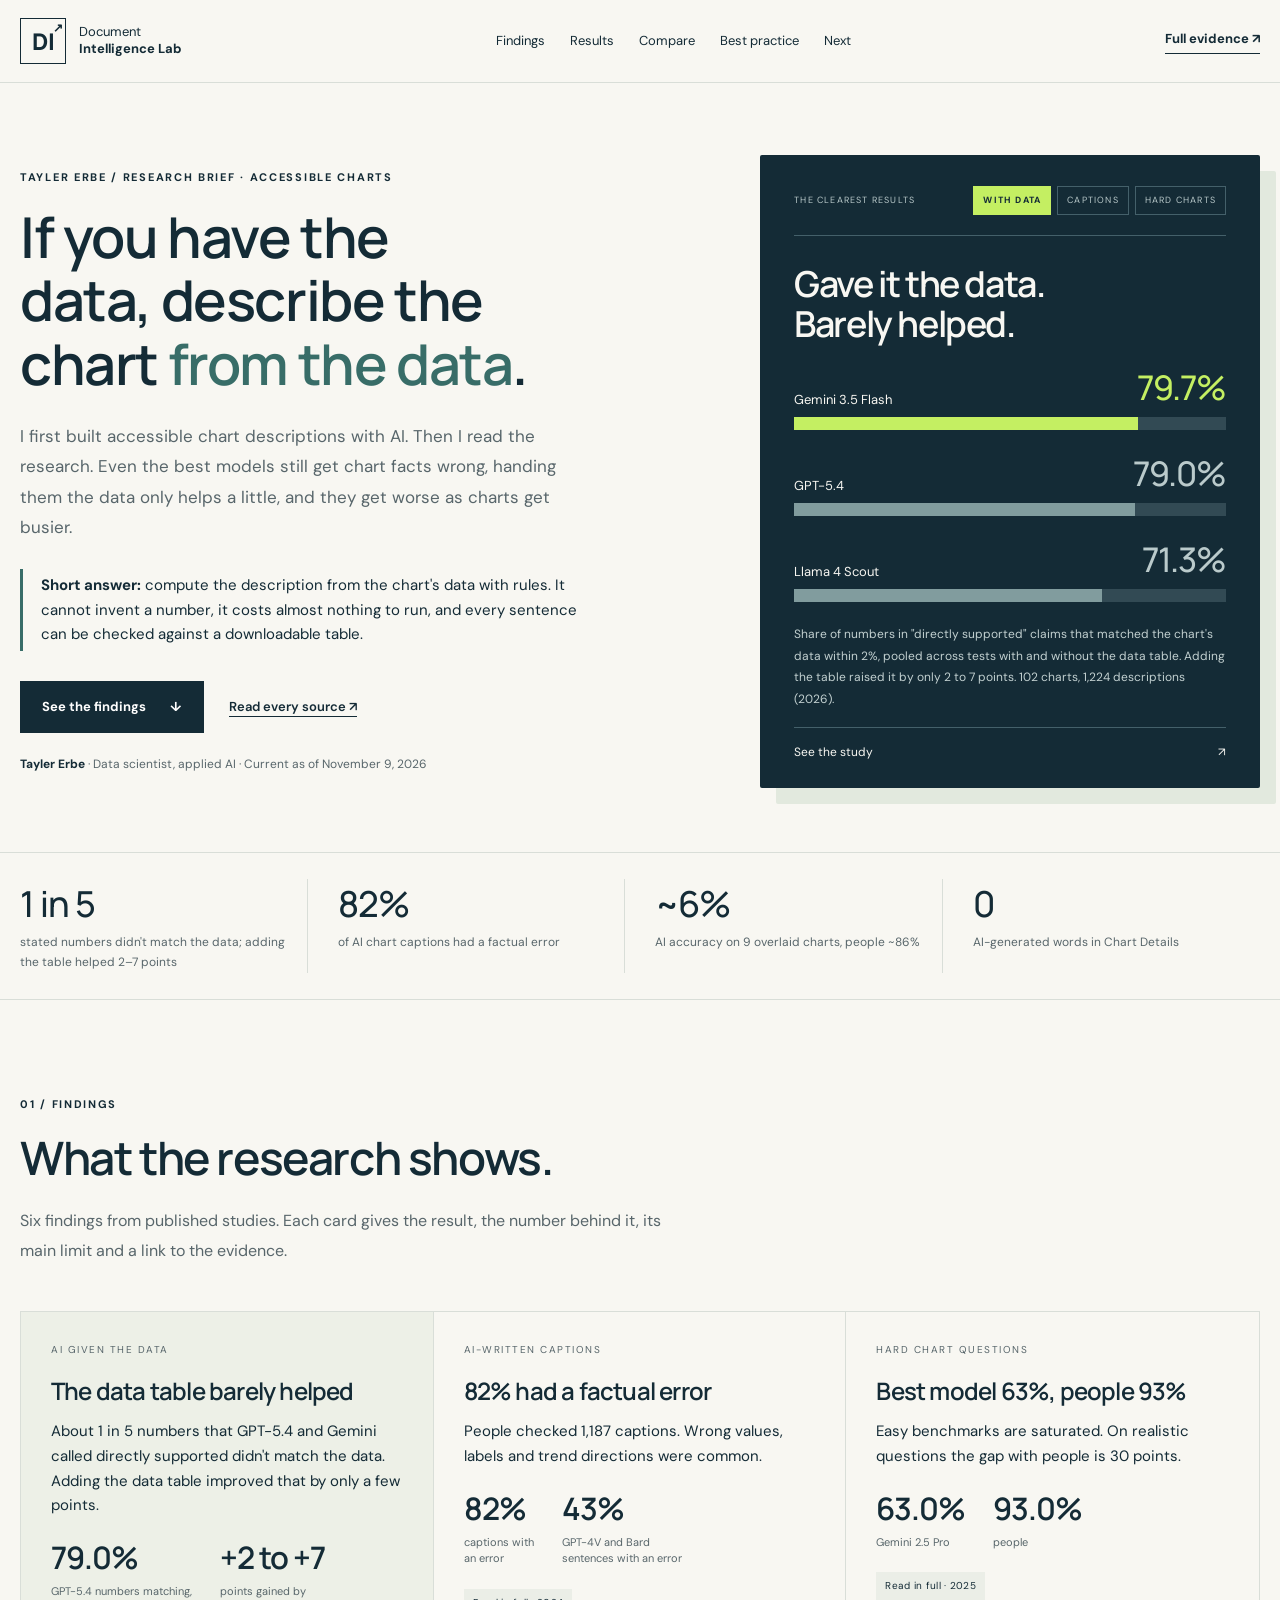
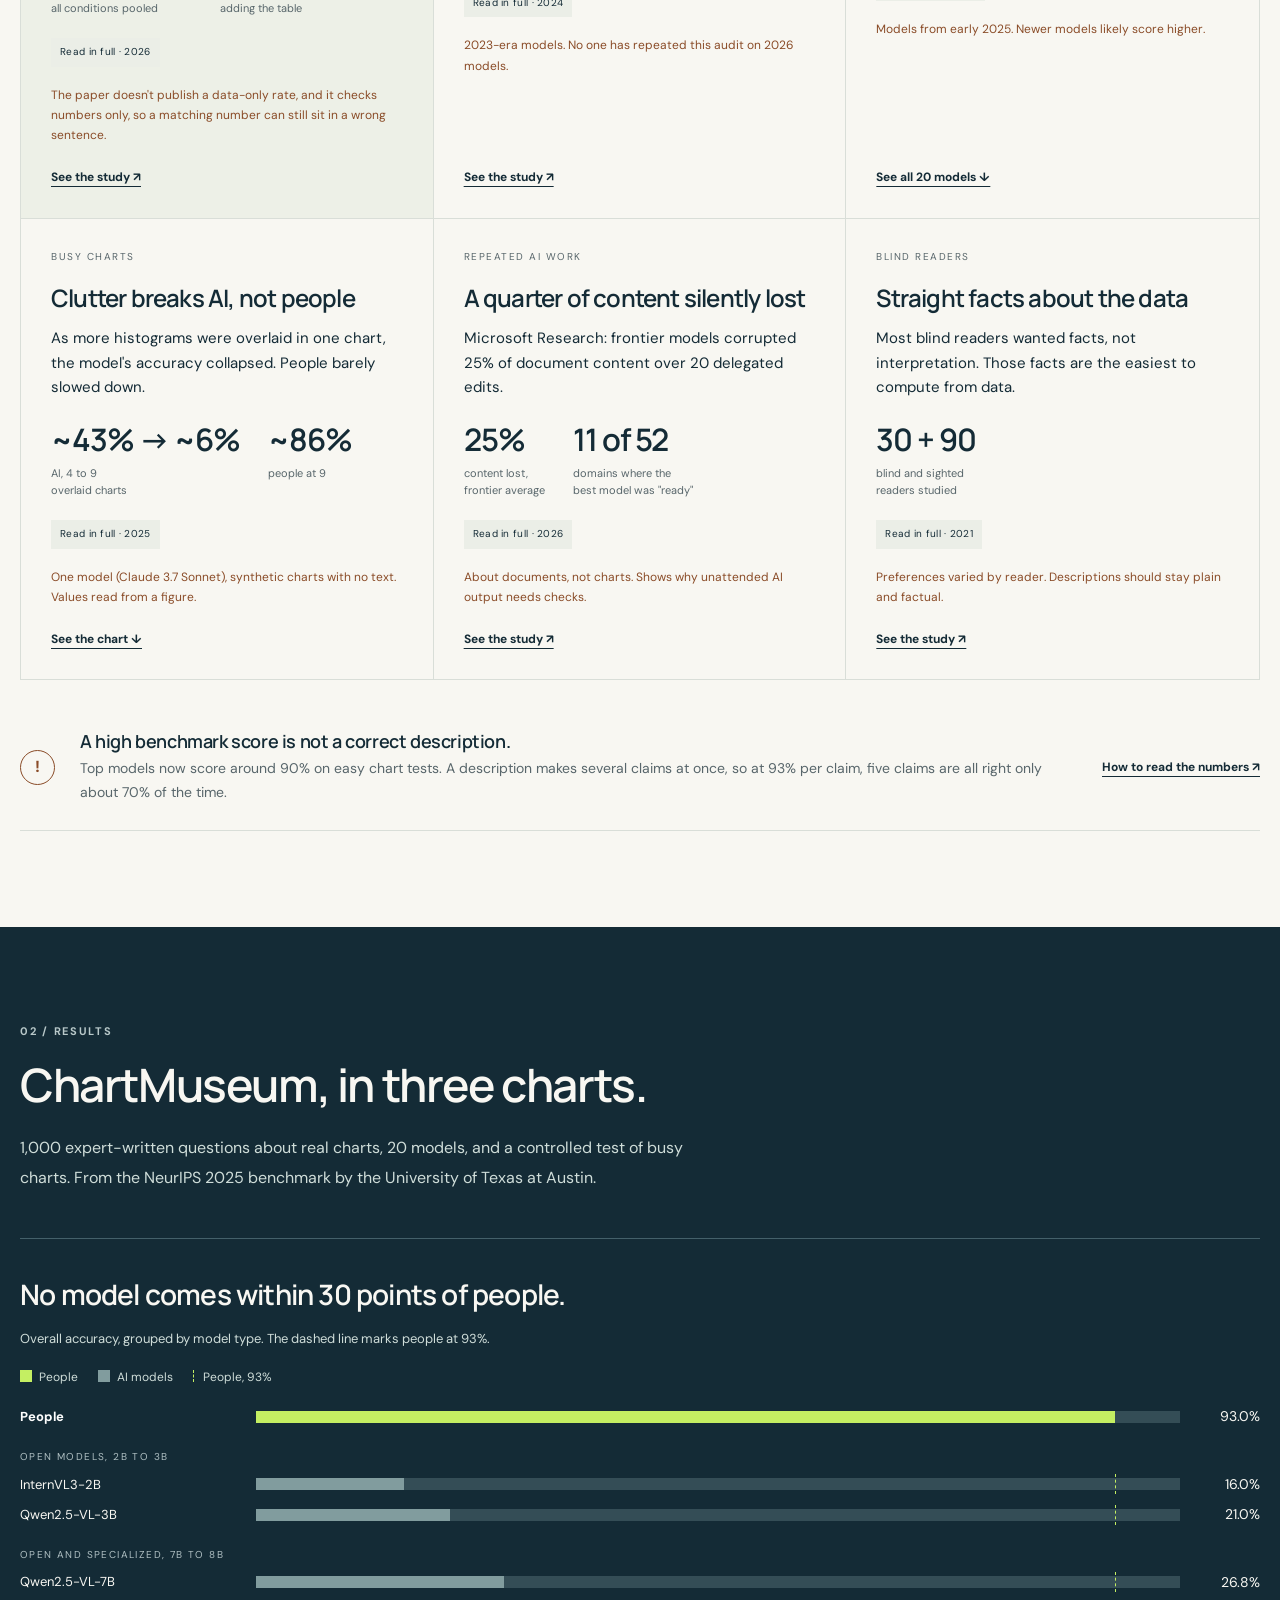
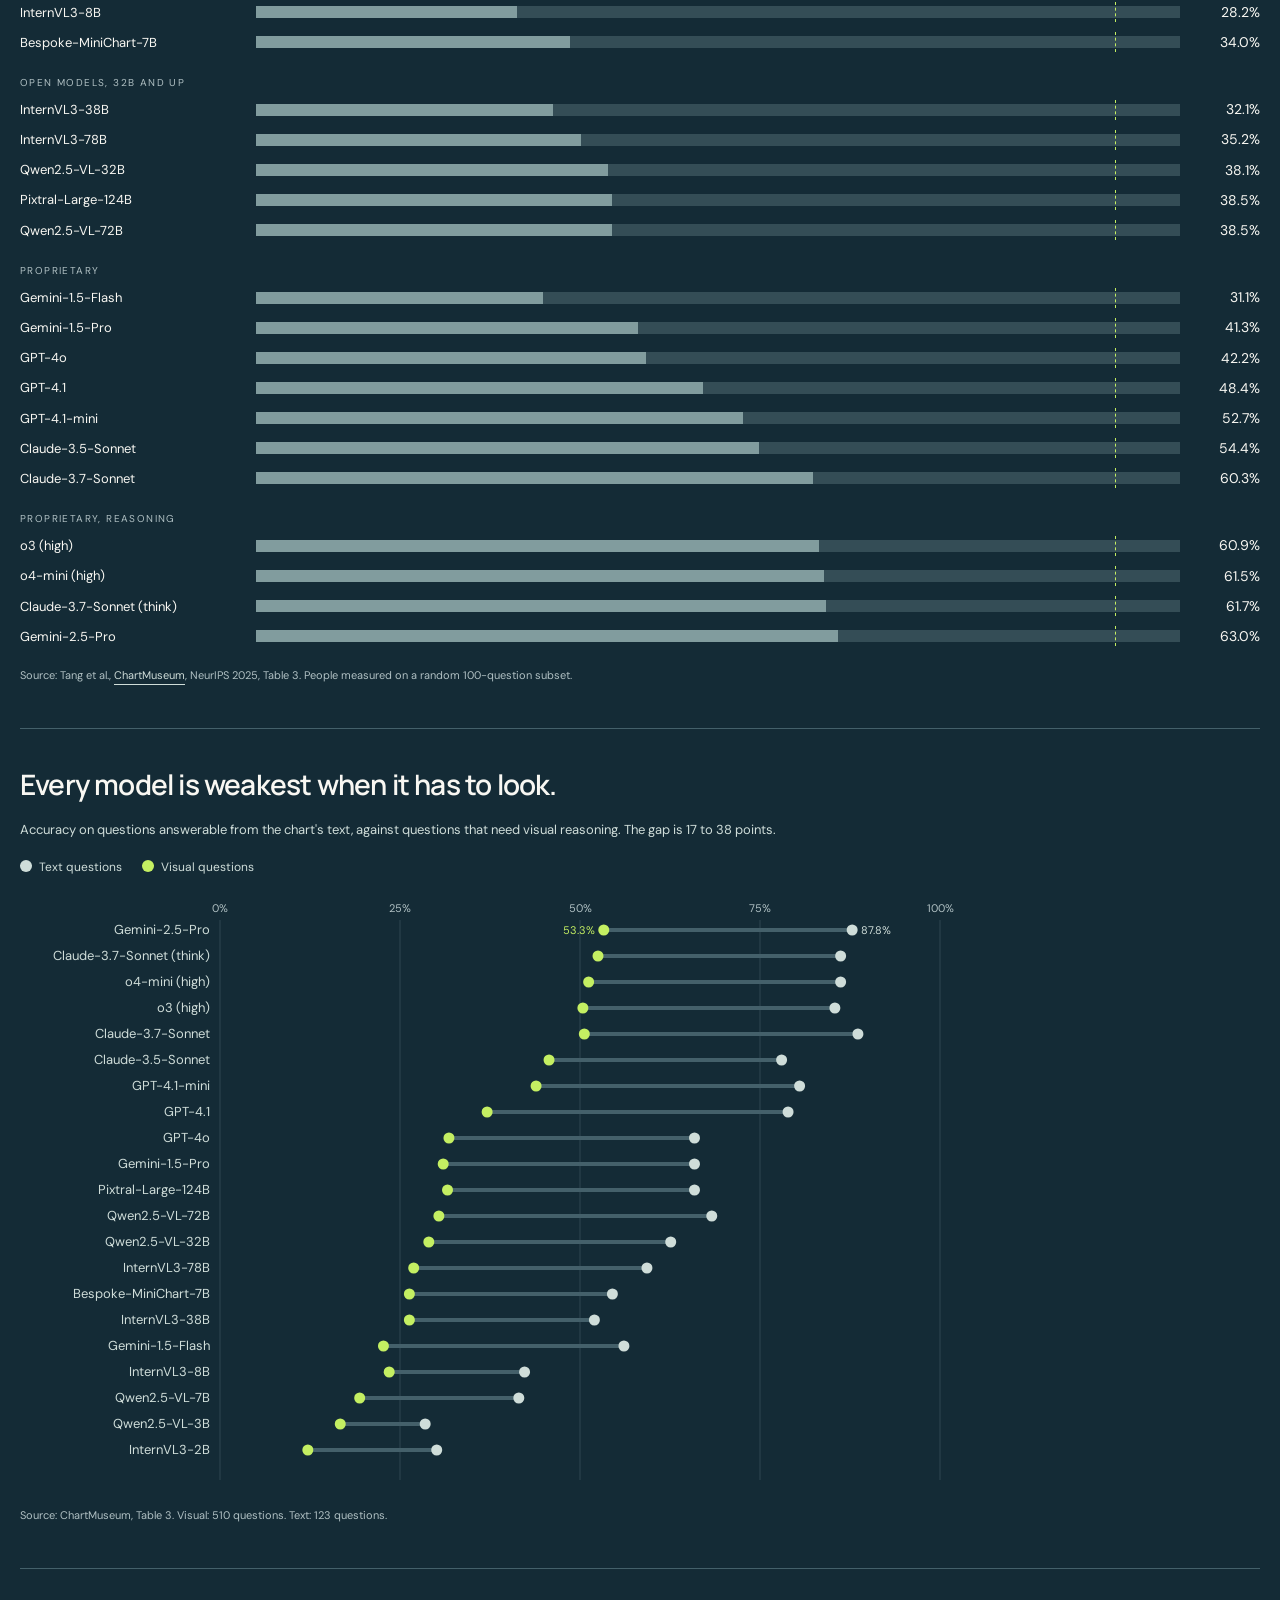
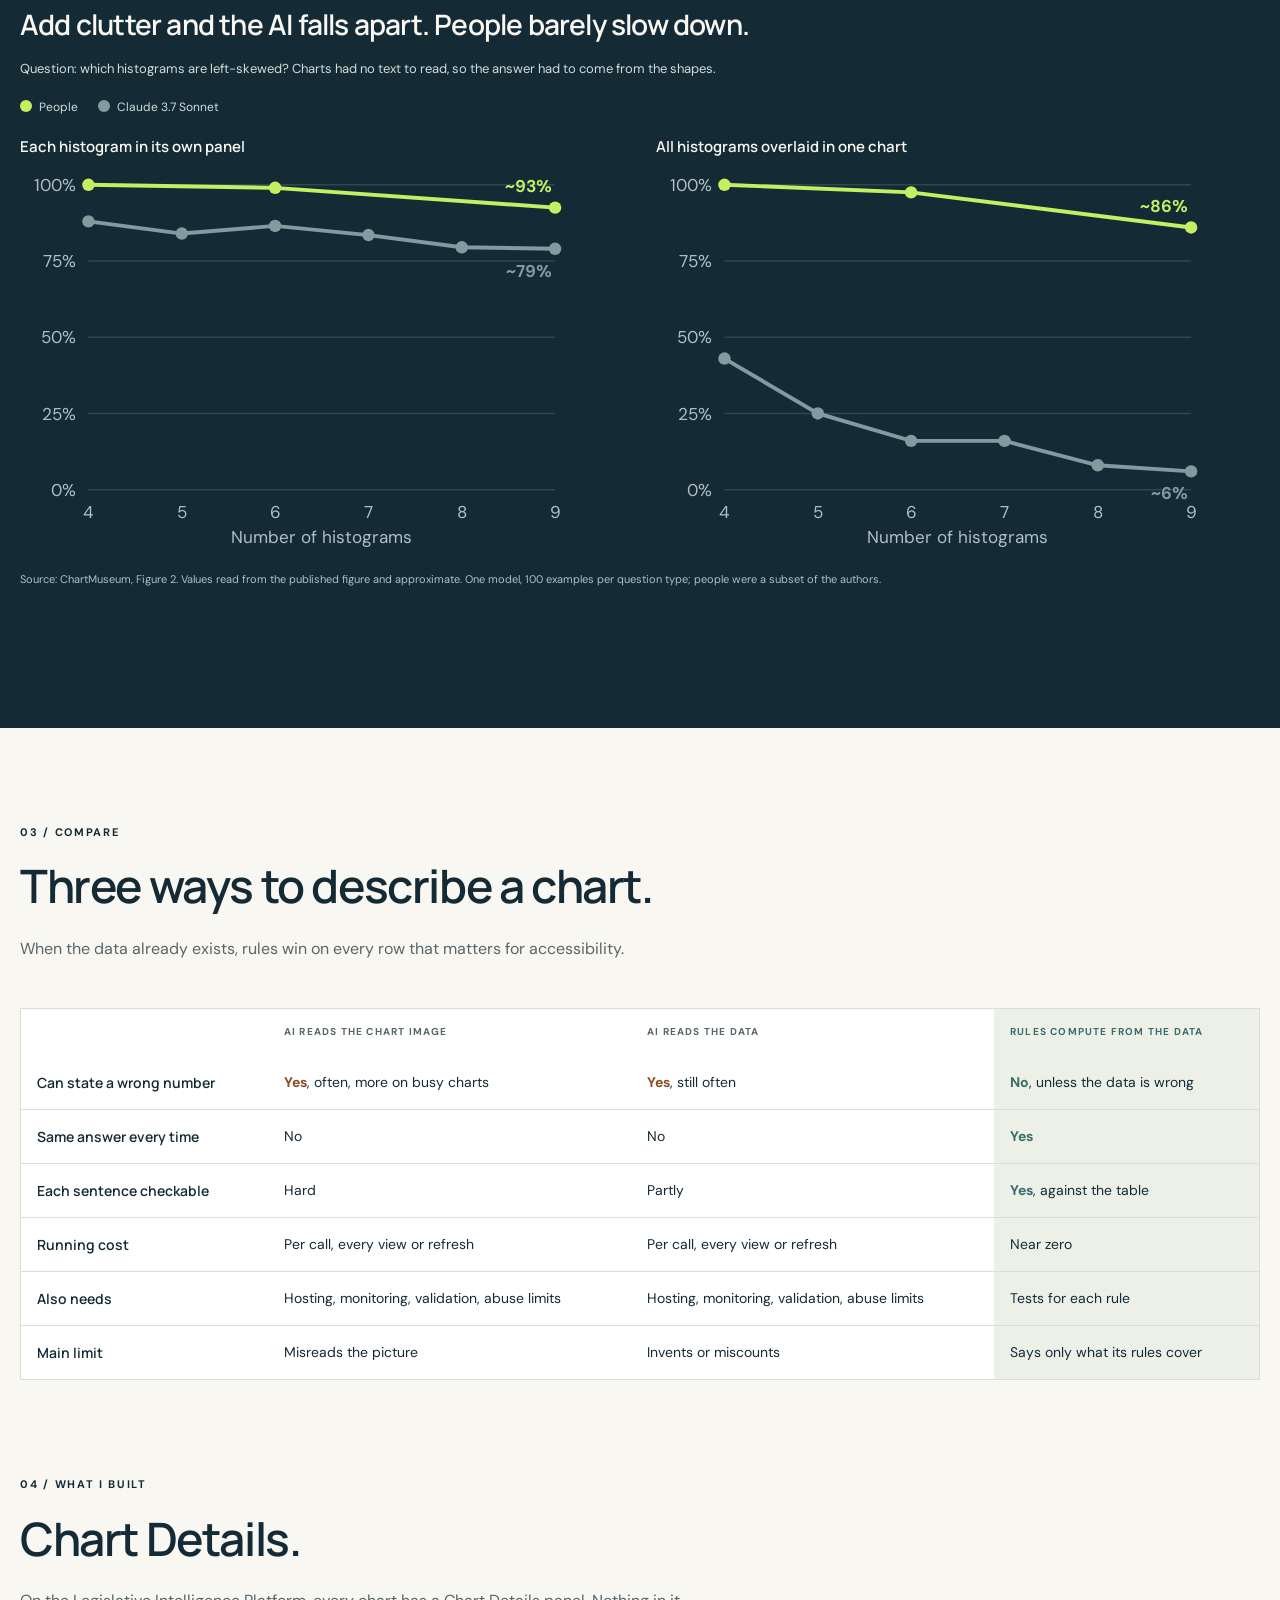
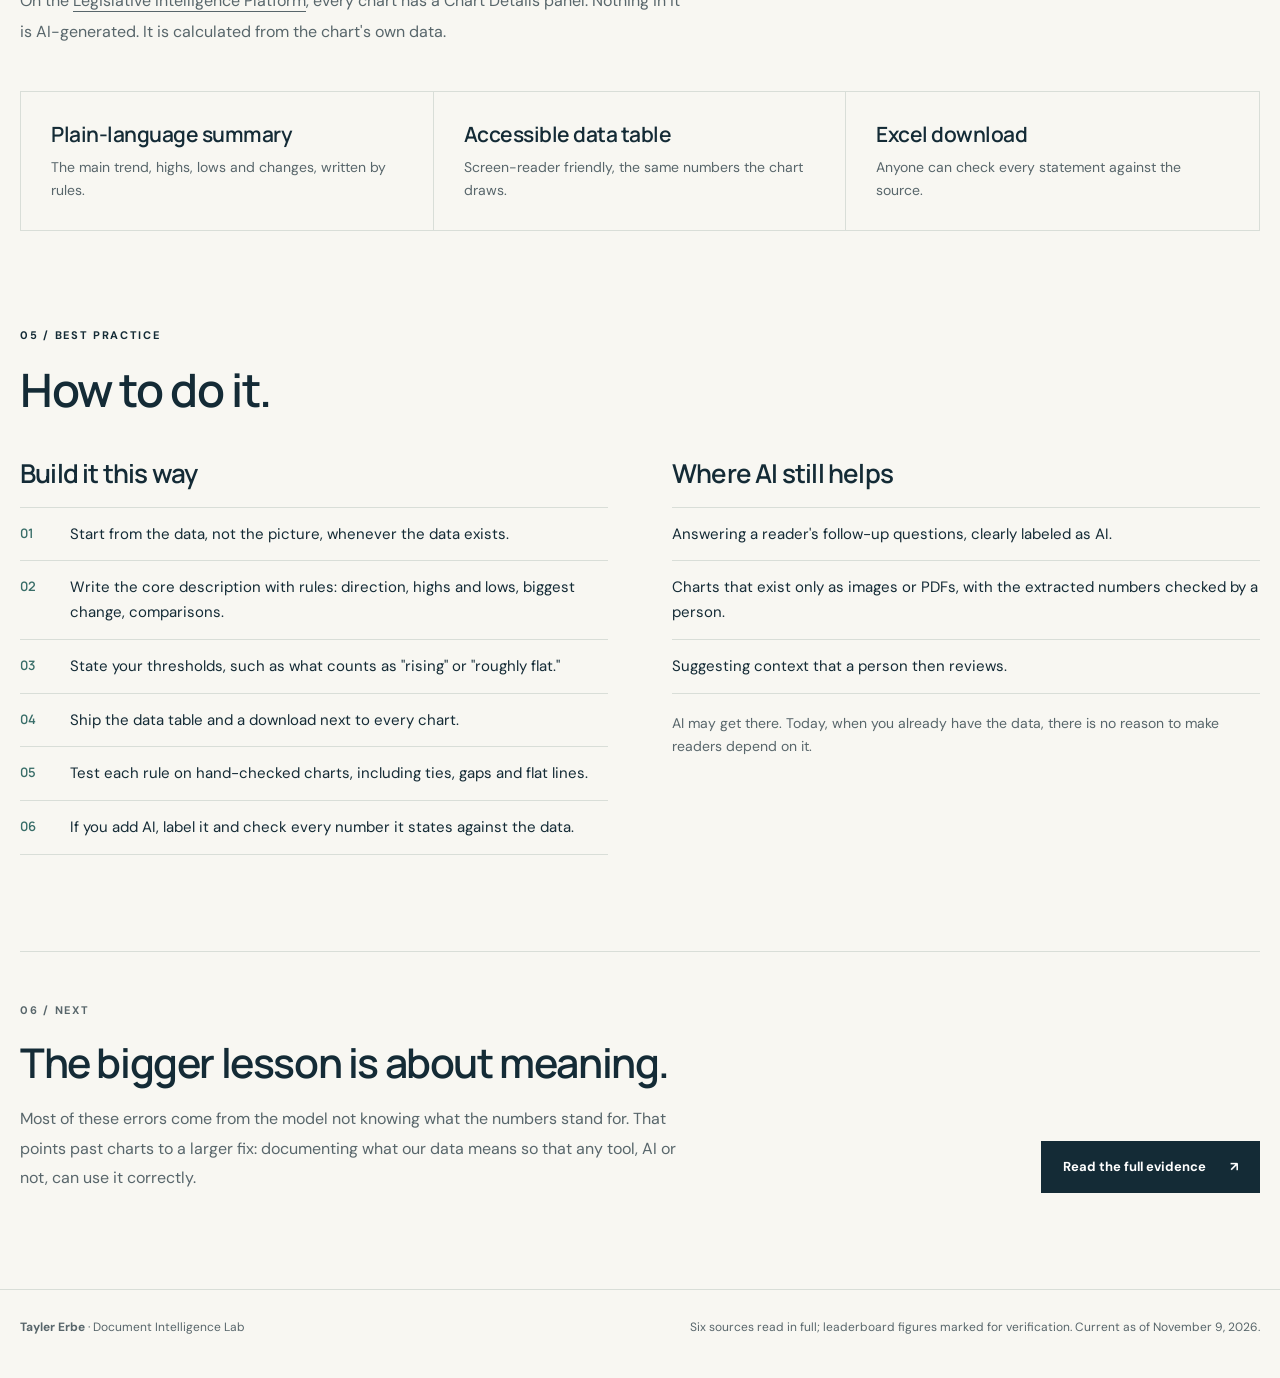
==== brief/index.html @ 2b63fec7 "Add research library, accessible charts brief and evaluation plan Co-Authored-By: Claude Opus 5.5 <n" ====
<!doctype html>
<html lang="en">
<head>
<meta charset="utf-8">
<meta name="viewport" content="width=device-width, initial-scale=1, viewport-fit=cover">
<meta name="theme-color" content="#142b36">
<title>Charts Without Guesswork</title>
<meta name="claude:viewport-fit-sides" content="cover">
<meta name="description" content="Why rule-based chart descriptions computed from the data beat AI-generated ones for accessibility. A research brief by Tayler Erbe, Document Intelligence Lab.">
<link rel="preconnect" href="https://fonts.googleapis.com">
<link rel="preconnect" href="https://fonts.gstatic.com" crossorigin>
<link rel="stylesheet" href="https://fonts.googleapis.com/css2?family=DM+Sans:wght@400;500;600;700&family=Manrope:wght@400;500;600;700;800&display=swap">
<style>
body{margin:0}
/* Layout: Document Intelligence Lab system. Light paper page, one dark ink results band, square cards, numbered sections. Single deliberate light theme, matching the Lab site. */
:root {
  --ink: #142b36;
  --paper: #f8f7f2;
  --muted: #58666b;
  --line: #d9ded8;
  --lime: #c4ef62;
  --teal: #386d68;
  --amber: #8a4c28;
  --white: #ffffff;
  --panel-text: #cfddd9;
  --panel-quiet: #b0c0c3;
  --panel-line: #44606a;
  --panel-track: #344d56;
  --panel-muted: #819c9e;
  --body: "DM Sans", Arial, sans-serif;
  --display: "Manrope", Arial, sans-serif;
  color-scheme: light;
}
* { box-sizing: border-box; }
html { scroll-behavior: smooth; scroll-padding-top: 110px; }
body {
  background: var(--paper); color: var(--ink); font-family: var(--body); font-size: 16px; line-height: 1.65;
}
body::before { content: ""; position: fixed; inset: 0 0 auto; height: env(safe-area-inset-top, 0px); z-index: 30; background: var(--paper); }
a { color: inherit; text-underline-offset: 5px; }
button { font: inherit; cursor: pointer; }
a:focus-visible, button:focus-visible, summary:focus-visible { outline: 3px solid #6d940c; outline-offset: 5px; }
.gutter { padding-left: max(16px, env(safe-area-inset-left, 0px)); padding-right: max(16px, env(safe-area-inset-right, 0px)); }
.wrap { width: min(1240px, 100%); margin-inline: auto; }
h1, h2, h3 { font-family: var(--display); font-weight: 600; letter-spacing: -1.4px; line-height: 1.12; margin: 0; text-wrap: balance; }
p { margin: 0; }
.eyebrow { font-size: 11px; letter-spacing: 1.7px; font-weight: 700; line-height: 1.5; margin: 0 0 20px; text-transform: uppercase; }

/* Header */
.site-header { position: sticky; top: env(safe-area-inset-top, 0px); z-index: 20; background: rgba(248, 247, 242, 0.96); backdrop-filter: blur(15px); border-bottom: 1px solid var(--line); }
.site-header .wrap { display: flex; align-items: center; justify-content: space-between; gap: 24px; padding-block: 18px; }
.brand { display: flex; gap: 13px; align-items: center; text-decoration: none; font-size: 13px; line-height: 1.3; }
.brand-mark { font: 800 23px var(--display); position: relative; border: 1px solid var(--ink); width: 46px; height: 46px; display: grid; place-items: center; }
.brand-mark > span { font-size: 12px; position: absolute; top: 0; right: 2px; }
.site-header nav { display: flex; gap: 25px; font-size: 13px; flex-wrap: wrap; }
.site-header nav a, .repo-link { text-decoration: none; }
.site-header nav a:hover, .repo-link:hover { text-decoration: underline; }
.repo-link { font-size: 13px; font-weight: 700; border-bottom: 1px solid; padding-bottom: 4px; white-space: nowrap; }

/* Hero */
.hero { display: grid; grid-template-columns: 1.15fr 0.85fr; gap: 64px; align-items: center; padding-block: 72px 64px; }
.hero h1 { font-size: clamp(38px, 4.4vw, 66px); margin-bottom: 26px; }
.hero h1 em { font-style: normal; color: var(--teal); }
.hero-deck { font-size: 17px; color: var(--muted); max-width: 560px; line-height: 1.8; }
.answer-line { border-left: 3px solid var(--teal); padding: 4px 0 4px 18px; font-size: 15px; max-width: 560px; margin: 26px 0 0; }
.hero-actions { display: flex; gap: 25px; align-items: center; flex-wrap: wrap; margin: 30px 0 22px; }
.button { padding: 15px 22px; display: inline-flex; gap: 24px; text-decoration: none; font-size: 13px; font-weight: 700; }
.primary { background: var(--ink); color: var(--white); }
.primary:hover { background: var(--teal); }
.text-link { font-size: 13px; font-weight: 600; }
.author-line { font-size: 12px; color: var(--muted); }
.author-line b { color: var(--ink); }
.hero-figure { background: var(--ink); color: var(--paper); padding: 31px 34px 26px; border-radius: 2px; box-shadow: 16px 16px 0 #e2e9de; min-width: 0; }
.figure-top { display: flex; justify-content: space-between; align-items: center; gap: 16px; flex-wrap: wrap; font-size: 9px; letter-spacing: 1.2px; color: #b8c8c9; border-bottom: 1px solid var(--panel-line); padding-bottom: 20px; }
.hero-tabs { display: flex; gap: 6px; flex-wrap: wrap; }
.hero-tabs button { background: none; border: 1px solid var(--panel-line); color: #b8c8c9; font-size: 9px; letter-spacing: 1.2px; padding: 6px 9px; text-transform: uppercase; }
.hero-tabs button[aria-selected="true"] { background: var(--lime); color: var(--ink); border-color: var(--lime); font-weight: 700; }
.hero-panel h2 { font-size: clamp(28px, 2.8vw, 38px); margin: 28px 0 8px; color: var(--paper); }
.hero-bars > div { display: grid; grid-template-columns: 1fr auto; gap: 7px; margin: 20px 0; }
.hero-bars > div > span { font-size: 13px; align-self: end; }
.hero-bars strong { font: 500 34px var(--display); color: var(--lime); letter-spacing: -1px; }
.hero-bars i { grid-column: 1 / -1; display: block; height: 13px; background: linear-gradient(to right, var(--lime) var(--bar), #324a54 var(--bar)); }
.hero-bars .muted-bar strong { color: #bacacb; }
.hero-bars .muted-bar i { background: linear-gradient(to right, var(--panel-muted) var(--bar), #324a54 var(--bar)); }
.hero-panel > p { font-size: 12px; line-height: 1.8; color: #c2d0d0; margin: 22px 0 16px; }
.figure-source { display: flex; justify-content: space-between; font-size: 12px; text-decoration: none; border-top: 1px solid var(--panel-line); padding-top: 15px; }

/* Stat strip */
.stat-strip { border-block: 1px solid var(--line); }
.stat-strip .wrap { display: grid; grid-template-columns: repeat(4, minmax(0, 1fr)); gap: 30px; padding-block: 26px; }
.stat-strip .wrap > div { border-right: 1px solid var(--line); padding-right: 20px; }
.stat-strip .wrap > div:last-child { border: 0; }
.stat-strip strong { display: block; font: 500 clamp(26px, 2.8vw, 38px) var(--display); letter-spacing: -1px; }
.stat-strip span { font-size: 12px; color: var(--muted); display: block; margin-top: 5px; }

/* Sections */
.section { padding-block: 96px; }
.section-head { max-width: 780px; margin-bottom: 44px; }
.section-head h2 { font-size: clamp(32px, 3.6vw, 50px); margin-bottom: 22px; }
.section-head > p:last-child { max-width: 670px; color: var(--muted); line-height: 1.9; }

/* Finding cards */
.route-grid { display: grid; grid-template-columns: repeat(3, minmax(0, 1fr)); border: 1px solid var(--line); }
.route { padding: 30px; border-right: 1px solid var(--line); border-bottom: 1px solid var(--line); display: flex; flex-direction: column; min-width: 0; }
.route:nth-child(3n) { border-right: 0; }
.route:nth-last-child(-n+3) { border-bottom: 0; }
.lead-route { background: #edf0e7; }
.route-id { font-size: 10px; letter-spacing: 1.5px; color: var(--muted); margin-bottom: 20px; text-transform: uppercase; }
.route h3 { font-size: 24px; letter-spacing: -0.8px; margin-bottom: 14px; }
.route .why { font-size: 15px; }
.route-metrics { display: flex; gap: 28px; margin: 18px 0; flex-wrap: wrap; }
.route-metrics strong { display: block; font: 600 31px var(--display); letter-spacing: -1px; }
.route-metrics span { font-size: 11px; line-height: 1.5; display: block; margin-top: 5px; color: var(--muted); }
.method-label { font-size: 10px; letter-spacing: 0.3px; background: #ebeee7; align-self: start; padding: 6px 9px; margin: 4px 0 18px; }
.caution { font-size: 12px; line-height: 1.7; color: var(--amber); }
.route a { font-size: 12px; font-weight: 700; margin-top: auto; padding-top: 22px; }
.finding-note { display: flex; align-items: center; gap: 25px; padding: 26px 0; border-bottom: 1px solid var(--line); margin-top: 25px; }
.note-symbol { display: grid; place-items: center; min-width: 35px; height: 35px; border: 1px solid var(--amber); color: var(--amber); border-radius: 50%; font-weight: 700; }
.finding-note h3 { font-size: 18px; letter-spacing: -0.4px; margin-bottom: 6px; }
.finding-note p { font-size: 14px; color: var(--muted); }
.finding-note a { font-size: 12px; font-weight: 700; white-space: nowrap; margin-left: auto; }

/* Dark results band */
.results-band { background: var(--ink); color: var(--paper); }
.results-band .section-head > p:last-child { color: var(--panel-text); }
.results-band .eyebrow { color: #b8c8c9; }
.chart-block { border-top: 1px solid var(--panel-line); padding-block: 40px 44px; display: grid; gap: 18px; min-width: 0; }
.chart-block h3 { font-size: clamp(22px, 2.2vw, 30px); letter-spacing: -0.8px; color: var(--paper); }
.chart-sub { font-size: 13px; color: var(--panel-text); max-width: 760px; }
.legend { display: flex; gap: 20px; flex-wrap: wrap; font-size: 12px; color: var(--panel-text); }
.legend i { display: inline-block; width: 12px; height: 12px; margin-right: 7px; vertical-align: -1px; }
.legend i.dot { border-radius: 50%; }
.chart-source { font-size: 11px; color: var(--panel-quiet); }
.chart-source a { color: var(--panel-text); }
.group-label { font-size: 10px; letter-spacing: 1.4px; text-transform: uppercase; color: var(--panel-quiet); padding-top: 14px; }
.bars { display: grid; gap: 7px; }
.chart-row { display: grid; grid-template-columns: 220px minmax(0, 1fr) 64px; align-items: center; gap: 16px; font-size: 13px; }
.bar-track { height: 12px; background: var(--panel-track); position: relative; }
.bar-fill { height: 100%; background: var(--panel-muted); width: var(--width); }
.chart-row.lead .bar-fill { background: var(--lime); }
.chart-row.lead .chart-label { font-weight: 700; color: var(--white); }
.bar-track::after { content: ""; position: absolute; left: 93%; top: -4px; bottom: -4px; border-left: 1px dashed var(--lime); }
.chart-row.human .bar-track::after { display: none; }
.chart-value { text-align: right; font-variant-numeric: tabular-nums; font-size: 14px; }
.svg-wrap { min-width: 0; }
.svg-wrap svg { max-width: 100%; height: auto; display: block; }
#gap-chart { max-width: 980px; }
.multiples .svg-wrap svg { width: 100%; max-width: 560px; }
.multiples { display: grid; grid-template-columns: 1fr 1fr; gap: 32px; }
.multiples h4 { font: 600 15px var(--display); margin: 0 0 6px; color: var(--paper); }

/* Light content blocks */
.table-scroll { overflow-x: auto; border: 1px solid var(--line); background: var(--white); }
.compare { width: 100%; border-collapse: collapse; min-width: 640px; font-size: 14px; }
.compare th, .compare td { text-align: left; padding: 15px 16px; border-bottom: 1px solid var(--line); vertical-align: top; }
.compare thead th { font-size: 10px; font-weight: 700; letter-spacing: 1.2px; text-transform: uppercase; color: var(--muted); }
.compare tbody th { font-weight: 600; font-family: var(--display); }
.compare tr:last-child th, .compare tr:last-child td { border-bottom: 0; }
.compare .rules { background: #edf0e7; }
.compare thead .rules { color: var(--teal); }
.flag-no { color: var(--amber); font-weight: 700; }
.flag-yes { color: var(--teal); font-weight: 700; }
.built { display: grid; grid-template-columns: repeat(3, minmax(0, 1fr)); border: 1px solid var(--line); }
.built > div { padding: 28px 30px; border-right: 1px solid var(--line); display: grid; gap: 8px; align-content: start; }
.built > div:last-child { border-right: 0; }
.built strong { font: 600 21px var(--display); letter-spacing: -0.5px; }
.built span { font-size: 14px; color: var(--muted); }
.two-col { display: grid; grid-template-columns: 1fr 1fr; gap: 64px; }
.two-col h3 { font-size: 26px; letter-spacing: -0.8px; margin-bottom: 18px; }
.steps { margin: 0; padding: 0; list-style: none; counter-reset: s; border-top: 1px solid var(--line); }
.steps li { counter-increment: s; display: grid; grid-template-columns: 40px 1fr; gap: 10px; padding: 14px 0; border-bottom: 1px solid var(--line); font-size: 15px; }
.steps li::before { content: counter(s, decimal-leading-zero); font: 600 13px var(--display); color: var(--teal); padding-top: 2px; }
.plain { margin: 0; padding: 0; list-style: none; border-top: 1px solid var(--line); }
.plain li { padding: 14px 0; border-bottom: 1px solid var(--line); font-size: 15px; }
.plain-note { margin-top: 18px; font-size: 14px; color: var(--muted); }
.next { display: grid; grid-template-columns: 1fr auto; gap: 40px; align-items: end; border-top: 1px solid var(--line); padding-top: 48px; }
.next h2 { font-size: clamp(30px, 3.2vw, 44px); margin-bottom: 18px; }
.next p { color: var(--muted); max-width: 680px; line-height: 1.85; }
footer { border-top: 1px solid var(--line); }
footer .wrap { padding-block: 28px 40px; display: flex; justify-content: space-between; gap: 24px; flex-wrap: wrap; font-size: 12px; color: var(--muted); }

@media (max-width: 1100px) {
  .hero { grid-template-columns: 1fr; gap: 48px; }
  .route-grid { grid-template-columns: 1fr 1fr; }
  .route:nth-child(3n) { border-right: 1px solid var(--line); }
  .route:nth-child(2n) { border-right: 0; }
  .route:nth-last-child(-n+3) { border-bottom: 1px solid var(--line); }
  .route:nth-last-child(-n+2) { border-bottom: 0; }
  .site-header nav { display: none; }
}
@media (max-width: 800px) {
  .section { padding-block: 64px; }
  .hero { padding-block: 44px 48px; }
  .hero-figure { padding: 24px 20px 20px; box-shadow: 8px 8px 0 #e2e9de; }
  .stat-strip .wrap { grid-template-columns: 1fr 1fr; }
  .stat-strip .wrap > div:nth-child(2) { border-right: 0; }
  .route-grid, .built, .two-col, .multiples, .next { grid-template-columns: 1fr; }
  .route { border-right: 0 !important; border-bottom: 1px solid var(--line) !important; }
  .route:last-child { border-bottom: 0 !important; }
  .built > div { border-right: 0; border-bottom: 1px solid var(--line); }
  .built > div:last-child { border-bottom: 0; }
  .chart-row { grid-template-columns: 130px minmax(0, 1fr) 50px; gap: 10px; font-size: 11px; }
  .chart-value { font-size: 12px; }
  .finding-note { flex-wrap: wrap; }
  .finding-note a { margin-left: 0; }
}
@media (prefers-reduced-motion: reduce) { html { scroll-behavior: auto; } }
</style>

</head>
<body>
<header class="site-header gutter">
  <div class="wrap">
    <a href="#top" class="brand" aria-label="Document Intelligence Lab, back to top">
      <span class="brand-mark">DI<span>↗</span></span>
      <span>Document<br><strong>Intelligence Lab</strong></span>
    </a>
    <nav aria-label="Main navigation">
      <a href="#findings">Findings</a>
      <a href="#results">Results</a>
      <a href="#compare">Compare</a>
      <a href="#practice">Best practice</a>
      <a href="#next">Next</a>
    </nav>
    <a class="repo-link" href="evidence.html">Full evidence <span aria-hidden="true">↗</span></a>
  </div>
</header>

<main id="top">
  <section class="gutter">
    <div class="wrap hero">
      <div>
        <p class="eyebrow">Tayler Erbe / Research brief · Accessible charts</p>
        <h1>If you have the data, describe the chart <em>from the data</em>.</h1>
        <p class="hero-deck">I first built accessible chart descriptions with AI. Then I read the research. Even the best models still get chart facts wrong, handing them the data only helps a little, and they get worse as charts get busier.</p>
        <p class="answer-line"><b>Short answer:</b> compute the description from the chart's data with rules. It cannot invent a number, it costs almost nothing to run, and every sentence can be checked against a downloadable table.</p>
        <div class="hero-actions">
          <a href="#findings" class="button primary">See the findings <span aria-hidden="true">↓</span></a>
          <a href="evidence.html" class="text-link">Read every source ↗</a>
        </div>
        <p class="author-line"><b>Tayler Erbe</b> · Data scientist, applied AI · Current as of November 9, 2026</p>
      </div>

      <div class="hero-figure">
        <div class="figure-top">
          <span>THE CLEAREST RESULTS</span>
          <div class="hero-tabs" role="tablist" aria-label="Headline results">
            <button role="tab" id="ht-data" aria-controls="hp-data" aria-selected="true">With data</button>
            <button role="tab" id="ht-captions" aria-controls="hp-captions" aria-selected="false" tabindex="-1">Captions</button>
            <button role="tab" id="ht-hard" aria-controls="hp-hard" aria-selected="false" tabindex="-1">Hard charts</button>
          </div>
        </div>
        <div class="hero-panel" id="hp-data" role="tabpanel" aria-labelledby="ht-data">
          <h2>Gave it the data.<br>Barely helped.</h2>
          <div class="hero-bars" aria-label="Share of stated numbers that matched the data, pooled across tests with and without the data table: Gemini 3.5 Flash 79.7%, GPT-5.4 79.0%, Llama 4 Scout 71.3%">
            <div><span>Gemini 3.5 Flash</span><strong>79.7%</strong><i style="--bar:79.7%"></i></div>
            <div class="muted-bar"><span>GPT-5.4</span><strong>79.0%</strong><i style="--bar:79%"></i></div>
            <div class="muted-bar"><span>Llama 4 Scout</span><strong>71.3%</strong><i style="--bar:71.3%"></i></div>
          </div>
          <p>Share of numbers in "directly supported" claims that matched the chart's data within 2%, pooled across tests with and without the data table. Adding the table raised it by only 2 to 7 points. 102 charts, 1,224 descriptions (2026).</p>
          <a class="figure-source" href="evidence.html#data-supplied">See the study <span>↗</span></a>
        </div>
        <div class="hero-panel" id="hp-captions" role="tabpanel" aria-labelledby="ht-captions" hidden>
          <h2>82% of AI captions<br>had an error.</h2>
          <div class="hero-bars" aria-label="Captions with at least one factual error: all systems 82.1%, GPT-4V and Bard 81.3%, GPT-4 with extracted table 86.2%">
            <div><span>All captions checked</span><strong>82.1%</strong><i style="--bar:82.1%"></i></div>
            <div class="muted-bar"><span>GPT-4V and Bard</span><strong>81.3%</strong><i style="--bar:81.3%"></i></div>
            <div class="muted-bar"><span>GPT-4 given an extracted table</span><strong>86.2%</strong><i style="--bar:86.2%"></i></div>
          </div>
          <p>Captions with at least one factual error, from a human check of 1,187 captions (ACL Findings 2024). 2023-era models.</p>
          <a class="figure-source" href="evidence.html#captions">See the study <span>↗</span></a>
        </div>
        <div class="hero-panel" id="hp-hard" role="tabpanel" aria-labelledby="ht-hard" hidden>
          <h2>Best model 63%.<br>People 93%.</h2>
          <div class="hero-bars" aria-label="ChartMuseum accuracy: people 93.0%, Gemini 2.5 Pro 63.0%, best open model 38.5%">
            <div><span>People</span><strong>93.0%</strong><i style="--bar:93%"></i></div>
            <div class="muted-bar"><span>Gemini 2.5 Pro, best model</span><strong>63.0%</strong><i style="--bar:63%"></i></div>
            <div class="muted-bar"><span>Qwen2.5-VL-72B, best open model</span><strong>38.5%</strong><i style="--bar:38.5%"></i></div>
          </div>
          <p>Accuracy on 1,000 expert-written questions about real charts (ChartMuseum, NeurIPS 2025).</p>
          <a class="figure-source" href="#results">See all 20 models <span>↓</span></a>
        </div>
      </div>
    </div>
  </section>

  <section class="stat-strip gutter" aria-label="Key facts">
    <div class="wrap">
      <div><strong>1 in 5</strong><span>stated numbers didn't match the data; adding the table helped 2–7 points</span></div>
      <div><strong>82%</strong><span>of AI chart captions had a factual error</span></div>
      <div><strong>~6%</strong><span>AI accuracy on 9 overlaid charts, people ~86%</span></div>
      <div><strong>0</strong><span>AI-generated words in Chart Details</span></div>
    </div>
  </section>

  <section class="section gutter" id="findings">
    <div class="wrap">
      <div class="section-head">
        <p class="eyebrow">01 / Findings</p>
        <h2>What the research shows.</h2>
        <p>Six findings from published studies. Each card gives the result, the number behind it, its main limit and a link to the evidence.</p>
      </div>
      <div class="route-grid">
        <article class="route lead-route">
          <p class="route-id">AI given the data</p>
          <h3>The data table barely helped</h3>
          <p class="why">About 1 in 5 numbers that GPT-5.4 and Gemini called directly supported didn't match the data. Adding the data table improved that by only a few points.</p>
          <div class="route-metrics">
            <div><strong>79.0%</strong><span>GPT-5.4 numbers matching,<br>all conditions pooled</span></div>
            <div><strong>+2 to +7</strong><span>points gained by<br>adding the table</span></div>
          </div>
          <span class="method-label">Read in full · 2026</span>
          <p class="caution">The paper doesn't publish a data-only rate, and it checks numbers only, so a matching number can still sit in a wrong sentence.</p>
          <a href="evidence.html#data-supplied">See the study ↗</a>
        </article>
        <article class="route">
          <p class="route-id">AI-written captions</p>
          <h3>82% had a factual error</h3>
          <p class="why">People checked 1,187 captions. Wrong values, labels and trend directions were common.</p>
          <div class="route-metrics">
            <div><strong>82%</strong><span>captions with<br>an error</span></div>
            <div><strong>43%</strong><span>GPT-4V and Bard<br>sentences with an error</span></div>
          </div>
          <span class="method-label">Read in full · 2024</span>
          <p class="caution">2023-era models. No one has repeated this audit on 2026 models.</p>
          <a href="evidence.html#captions">See the study ↗</a>
        </article>
        <article class="route">
          <p class="route-id">Hard chart questions</p>
          <h3>Best model 63%, people 93%</h3>
          <p class="why">Easy benchmarks are saturated. On realistic questions the gap with people is 30 points.</p>
          <div class="route-metrics">
            <div><strong>63.0%</strong><span>Gemini 2.5 Pro</span></div>
            <div><strong>93.0%</strong><span>people</span></div>
          </div>
          <span class="method-label">Read in full · 2025</span>
          <p class="caution">Models from early 2025. Newer models likely score higher.</p>
          <a href="#results">See all 20 models ↓</a>
        </article>
        <article class="route">
          <p class="route-id">Busy charts</p>
          <h3>Clutter breaks AI, not people</h3>
          <p class="why">As more histograms were overlaid in one chart, the model's accuracy collapsed. People barely slowed down.</p>
          <div class="route-metrics">
            <div><strong>~43% → ~6%</strong><span>AI, 4 to 9<br>overlaid charts</span></div>
            <div><strong>~86%</strong><span>people at 9</span></div>
          </div>
          <span class="method-label">Read in full · 2025</span>
          <p class="caution">One model (Claude 3.7 Sonnet), synthetic charts with no text. Values read from a figure.</p>
          <a href="#clutter">See the chart ↓</a>
        </article>
        <article class="route">
          <p class="route-id">Repeated AI work</p>
          <h3>A quarter of content silently lost</h3>
          <p class="why">Microsoft Research: frontier models corrupted 25% of document content over 20 delegated edits.</p>
          <div class="route-metrics">
            <div><strong>25%</strong><span>content lost,<br>frontier average</span></div>
            <div><strong>11 of 52</strong><span>domains where the<br>best model was "ready"</span></div>
          </div>
          <span class="method-label">Read in full · 2026</span>
          <p class="caution">About documents, not charts. Shows why unattended AI output needs checks.</p>
          <a href="evidence.html#delegation">See the study ↗</a>
        </article>
        <article class="route">
          <p class="route-id">Blind readers</p>
          <h3>Straight facts about the data</h3>
          <p class="why">Most blind readers wanted facts, not interpretation. Those facts are the easiest to compute from data.</p>
          <div class="route-metrics">
            <div><strong>30 + 90</strong><span>blind and sighted<br>readers studied</span></div>
          </div>
          <span class="method-label">Read in full · 2021</span>
          <p class="caution">Preferences varied by reader. Descriptions should stay plain and factual.</p>
          <a href="evidence.html#blind-readers">See the study ↗</a>
        </article>
      </div>
      <div class="finding-note">
        <span class="note-symbol" aria-hidden="true">!</span>
        <div>
          <h3>A high benchmark score is not a correct description.</h3>
          <p>Top models now score around 90% on easy chart tests. A description makes several claims at once, so at 93% per claim, five claims are all right only about 70% of the time.</p>
        </div>
        <a href="evidence.html#reading">How to read the numbers ↗</a>
      </div>
    </div>
  </section>

  <section class="results-band section gutter" id="results">
    <div class="wrap">
      <div class="section-head">
        <p class="eyebrow">02 / Results</p>
        <h2>ChartMuseum, in three charts.</h2>
        <p>1,000 expert-written questions about real charts, 20 models, and a controlled test of busy charts. From the NeurIPS 2025 benchmark by the University of Texas at Austin.</p>
      </div>

      <div class="chart-block">
        <h3>No model comes within 30 points of people.</h3>
        <p class="chart-sub">Overall accuracy, grouped by model type. The dashed line marks people at 93%.</p>
        <div class="legend"><span><i style="background:var(--lime)"></i>People</span><span><i style="background:var(--panel-muted)"></i>AI models</span><span><i style="border-left:1px dashed var(--lime);width:1px;margin-right:9px"></i>People, 93%</span></div>
        <div class="bars" id="overall-chart" role="img" aria-label="ChartMuseum overall accuracy for people and 20 AI models. People 93%. Best model Gemini 2.5 Pro 63%."></div>
        <p class="chart-source">Source: Tang et al., <a href="https://arxiv.org/abs/2505.13444">ChartMuseum</a>, NeurIPS 2025, Table 3. People measured on a random 100-question subset.</p>
      </div>

      <div class="chart-block">
        <h3>Every model is weakest when it has to look.</h3>
        <p class="chart-sub">Accuracy on questions answerable from the chart's text, against questions that need visual reasoning. The gap is 17 to 38 points.</p>
        <div class="legend"><span><i class="dot" style="background:var(--panel-text)"></i>Text questions</span><span><i class="dot" style="background:var(--lime)"></i>Visual questions</span></div>
        <div class="svg-wrap" id="gap-chart" role="img" aria-label="For all 20 models, accuracy on visual questions is far lower than on text questions. Gemini 2.5 Pro: 53.3% visual, 87.8% text."></div>
        <p class="chart-source">Source: ChartMuseum, Table 3. Visual: 510 questions. Text: 123 questions.</p>
      </div>

      <div class="chart-block" id="clutter">
        <h3>Add clutter and the AI falls apart. People barely slow down.</h3>
        <p class="chart-sub">Question: which histograms are left-skewed? Charts had no text to read, so the answer had to come from the shapes.</p>
        <div class="legend"><span><i class="dot" style="background:var(--lime)"></i>People</span><span><i class="dot" style="background:var(--panel-muted)"></i>Claude 3.7 Sonnet</span></div>
        <div class="multiples">
          <div><h4>Each histogram in its own panel</h4><div class="svg-wrap" id="subplot-chart" role="img" aria-label="Separate panels: AI falls from about 88% to 79% as histograms go from 4 to 9; people stay above 92%."></div></div>
          <div><h4>All histograms overlaid in one chart</h4><div class="svg-wrap" id="overlay-chart" role="img" aria-label="Overlaid: AI falls from about 43% to 6% as histograms go from 4 to 9; people stay at about 86% or above."></div></div>
        </div>
        <p class="chart-source">Source: ChartMuseum, Figure 2. Values read from the published figure and approximate. One model, 100 examples per question type; people were a subset of the authors.</p>
      </div>
    </div>
  </section>

  <section class="section gutter" id="compare">
    <div class="wrap">
      <div class="section-head">
        <p class="eyebrow">03 / Compare</p>
        <h2>Three ways to describe a chart.</h2>
        <p>When the data already exists, rules win on every row that matters for accessibility.</p>
      </div>
      <div class="table-scroll" role="region" aria-label="Comparison of three approaches" tabindex="0">
        <table class="compare">
          <thead><tr><th scope="col"></th><th scope="col">AI reads the chart image</th><th scope="col">AI reads the data</th><th scope="col" class="rules">Rules compute from the data</th></tr></thead>
          <tbody>
            <tr><th scope="row">Can state a wrong number</th><td><span class="flag-no">Yes</span>, often, more on busy charts</td><td><span class="flag-no">Yes</span>, still often</td><td class="rules"><span class="flag-yes">No</span>, unless the data is wrong</td></tr>
            <tr><th scope="row">Same answer every time</th><td>No</td><td>No</td><td class="rules"><span class="flag-yes">Yes</span></td></tr>
            <tr><th scope="row">Each sentence checkable</th><td>Hard</td><td>Partly</td><td class="rules"><span class="flag-yes">Yes</span>, against the table</td></tr>
            <tr><th scope="row">Running cost</th><td>Per call, every view or refresh</td><td>Per call, every view or refresh</td><td class="rules">Near zero</td></tr>
            <tr><th scope="row">Also needs</th><td>Hosting, monitoring, validation, abuse limits</td><td>Hosting, monitoring, validation, abuse limits</td><td class="rules">Tests for each rule</td></tr>
            <tr><th scope="row">Main limit</th><td>Misreads the picture</td><td>Invents or miscounts</td><td class="rules">Says only what its rules cover</td></tr>
          </tbody>
        </table>
      </div>
    </div>
  </section>

  <section class="section gutter" id="built" style="padding-top:0">
    <div class="wrap">
      <div class="section-head">
        <p class="eyebrow">04 / What I built</p>
        <h2>Chart Details.</h2>
        <p>On the <a href="https://legislationtrends2026-fgh8dvf0a4edhqc3.northcentralus-01.azurewebsites.net/">Legislative Intelligence Platform</a>, every chart has a Chart Details panel. Nothing in it is AI-generated. It is calculated from the chart's own data.</p>
      </div>
      <div class="built">
        <div><strong>Plain-language summary</strong><span>The main trend, highs, lows and changes, written by rules.</span></div>
        <div><strong>Accessible data table</strong><span>Screen-reader friendly, the same numbers the chart draws.</span></div>
        <div><strong>Excel download</strong><span>Anyone can check every statement against the source.</span></div>
      </div>
    </div>
  </section>

  <section class="section gutter" id="practice" style="padding-top:0">
    <div class="wrap">
      <div class="section-head">
        <p class="eyebrow">05 / Best practice</p>
        <h2>How to do it.</h2>
      </div>
      <div class="two-col">
        <div>
          <h3>Build it this way</h3>
          <ol class="steps">
            <li>Start from the data, not the picture, whenever the data exists.</li>
            <li>Write the core description with rules: direction, highs and lows, biggest change, comparisons.</li>
            <li>State your thresholds, such as what counts as "rising" or "roughly flat."</li>
            <li>Ship the data table and a download next to every chart.</li>
            <li>Test each rule on hand-checked charts, including ties, gaps and flat lines.</li>
            <li>If you add AI, label it and check every number it states against the data.</li>
          </ol>
        </div>
        <div>
          <h3>Where AI still helps</h3>
          <ul class="plain">
            <li>Answering a reader's follow-up questions, clearly labeled as AI.</li>
            <li>Charts that exist only as images or PDFs, with the extracted numbers checked by a person.</li>
            <li>Suggesting context that a person then reviews.</li>
          </ul>
          <p class="plain-note">AI may get there. Today, when you already have the data, there is no reason to make readers depend on it.</p>
        </div>
      </div>
    </div>
  </section>

  <section class="section gutter" id="next" style="padding-top:0">
    <div class="wrap next">
      <div>
        <p class="eyebrow">06 / Next</p>
        <h2>The bigger lesson is about meaning.</h2>
        <p>Most of these errors come from the model not knowing what the numbers stand for. That points past charts to a larger fix: documenting what our data means so that any tool, AI or not, can use it correctly.</p>
      </div>
      <a href="evidence.html" class="button primary">Read the full evidence <span aria-hidden="true">↗</span></a>
    </div>
  </section>
</main>

<footer class="gutter">
  <div class="wrap">
    <span><b>Tayler Erbe</b> · Document Intelligence Lab</span>
    <span>Six sources read in full; leaderboard figures marked for verification. Current as of November 9, 2026.</span>
  </div>
</footer>

<script>
(function () {
  // Hero tabs
  var tabs = Array.prototype.slice.call(document.querySelectorAll('.hero-tabs [role="tab"]'));
  function select(tab) {
    tabs.forEach(function (t) {
      var on = t === tab;
      t.setAttribute('aria-selected', on ? 'true' : 'false');
      t.tabIndex = on ? 0 : -1;
      document.getElementById(t.getAttribute('aria-controls')).hidden = !on;
    });
  }
  tabs.forEach(function (t, i) {
    t.addEventListener('click', function () { select(t); });
    t.addEventListener('keydown', function (e) {
      if (e.key === 'ArrowRight' || e.key === 'ArrowLeft') {
        var n = tabs[(i + (e.key === 'ArrowRight' ? 1 : tabs.length - 1)) % tabs.length];
        select(n); n.focus(); e.preventDefault();
      }
    });
  });

  // ChartMuseum Table 3 (test set). visual, synthesis, visualText, text, overall
  var groups = [
    { name: 'Open models, 2B to 3B', rows: [
      ['InternVL3-2B', 12.2, 13.5, 18.4, 30.1, 16.0],
      ['Qwen2.5-VL-3B', 16.7, 21.1, 26.5, 28.5, 21.0] ] },
    { name: 'Open and specialized, 7B to 8B', rows: [
      ['Qwen2.5-VL-7B', 19.4, 24.8, 36.3, 41.5, 26.8],
      ['InternVL3-8B', 23.5, 24.8, 32.9, 42.3, 28.2],
      ['Bespoke-MiniChart-7B', 26.3, 32.3, 41.0, 54.5, 34.0] ] },
    { name: 'Open models, 32B and up', rows: [
      ['InternVL3-38B', 26.3, 30.8, 35.0, 52.0, 32.1],
      ['InternVL3-78B', 26.9, 34.6, 41.0, 59.3, 35.2],
      ['Qwen2.5-VL-32B', 29.0, 36.1, 46.2, 62.6, 38.1],
      ['Pixtral-Large-124B', 31.6, 36.1, 40.6, 65.9, 38.5],
      ['Qwen2.5-VL-72B', 30.4, 35.3, 42.3, 68.3, 38.5] ] },
    { name: 'Proprietary', rows: [
      ['Gemini-1.5-Flash', 22.7, 30.8, 36.3, 56.1, 31.1],
      ['Gemini-1.5-Pro', 31.0, 43.6, 49.6, 65.9, 41.3],
      ['GPT-4o', 31.8, 45.1, 50.9, 65.9, 42.2],
      ['GPT-4.1', 37.1, 53.4, 54.3, 78.9, 48.4],
      ['GPT-4.1-mini', 43.9, 48.1, 59.8, 80.5, 52.7],
      ['Claude-3.5-Sonnet', 45.7, 53.4, 61.5, 78.0, 54.4],
      ['Claude-3.7-Sonnet', 50.6, 55.6, 69.2, 88.6, 60.3] ] },
    { name: 'Proprietary, reasoning', rows: [
      ['o3 (high)', 50.4, 63.2, 69.7, 85.4, 60.9],
      ['o4-mini (high)', 51.2, 66.2, 68.4, 86.2, 61.5],
      ['Claude-3.7-Sonnet (think)', 52.5, 56.4, 71.8, 86.2, 61.7],
      ['Gemini-2.5-Pro', 53.3, 64.7, 70.1, 87.8, 63.0] ] }
  ];
  var HUMAN = 93.0;

  function esc(s) { return String(s).replace(/&/g, '&amp;').replace(/</g, '&lt;'); }
  function row(label, v, cls) {
    return '<div class="chart-row ' + (cls || '') + '"><span class="chart-label">' + esc(label) + '</span>' +
      '<div class="bar-track"><div class="bar-fill" style="--width:' + v + '%"></div></div>' +
      '<span class="chart-value">' + v.toFixed(1) + '%</span></div>';
  }

  // Chart 1: overall accuracy
  var html = row('People', HUMAN, 'lead human');
  groups.forEach(function (g) {
    html += '<div class="group-label">' + esc(g.name) + '</div>';
    g.rows.forEach(function (r) { html += row(r[0], r[5]); });
  });
  document.getElementById('overall-chart').innerHTML = html;

  var NS = 'http://www.w3.org/2000/svg';
  function el(name, attrs, text) {
    var e = document.createElementNS(NS, name);
    for (var k in attrs) e.setAttribute(k, attrs[k]);
    if (text != null) e.textContent = text;
    return e;
  }
  var C = { text: '#cfddd9', quiet: '#b0c0c3', grid: '#2f4751', track: '#44606a', lime: '#c4ef62', muted: '#819c9e' };

  // Chart 2: visual vs text dumbbell, drawn at the container's real width so labels stay readable
  function drawGap() {
    var host = document.getElementById('gap-chart');
    var all = [];
    groups.forEach(function (g) { g.rows.forEach(function (r) { all.push(r); }); });
    all.sort(function (a, b) { return b[5] - a[5]; });
    var W = Math.max(320, Math.min(host.clientWidth || 760, 980));
    var narrow = W < 560;
    var left = narrow ? 128 : 200, right = narrow ? 34 : 60, y0 = 34, step = narrow ? 22 : 26, H = y0 + all.length * step + 12;
    var fs = narrow ? 11 : 13;
    var x = function (v) { return left + v / 100 * (W - left - right); };
    var svg = el('svg', { viewBox: '0 0 ' + W + ' ' + H, width: W, height: H, 'font-family': 'DM Sans, Arial, sans-serif', 'font-size': fs });
    [0, 25, 50, 75, 100].forEach(function (t) {
      svg.appendChild(el('line', { x1: x(t), x2: x(t), y1: y0 - 10, y2: H - 8, stroke: C.grid }));
      svg.appendChild(el('text', { x: x(t), y: 16, fill: C.quiet, 'text-anchor': 'middle', 'font-size': '11' }, t + '%'));
    });
    all.forEach(function (r, i) {
      var y = y0 + i * step;
      var g = el('g', {});
      g.appendChild(el('title', {}, r[0] + ': visual ' + r[1] + '%, text ' + r[4] + '%, gap ' + (r[4] - r[1]).toFixed(1) + ' points'));
      g.appendChild(el('text', { x: left - 10, y: y + 4, fill: C.text, 'text-anchor': 'end' }, r[0]));
      g.appendChild(el('line', { x1: x(r[1]), x2: x(r[4]), y1: y, y2: y, stroke: C.track, 'stroke-width': '4' }));
      g.appendChild(el('circle', { cx: x(r[4]), cy: y, r: narrow ? 4.5 : 5.5, fill: C.text }));
      g.appendChild(el('circle', { cx: x(r[1]), cy: y, r: narrow ? 4.5 : 5.5, fill: C.lime }));
      svg.appendChild(g);
    });
    var top = all[0];
    svg.appendChild(el('text', { x: x(top[4]) + 9, y: y0 + 4, fill: C.text, 'font-size': '11' }, top[4] + '%'));
    svg.appendChild(el('text', { x: x(top[1]) - 9, y: y0 + 4, fill: C.lime, 'font-size': '11', 'text-anchor': 'end' }, top[1] + '%'));
    host.innerHTML = '';
    host.appendChild(svg);
  }
  drawGap();
  var lastW = 0, timer;
  window.addEventListener('resize', function () {
    clearTimeout(timer);
    timer = setTimeout(function () {
      var w = document.getElementById('gap-chart').clientWidth;
      if (Math.abs(w - lastW) > 20) { lastW = w; drawGap(); }
    }, 150);
  });

  // Chart 3: clutter test, values read from ChartMuseum Figure 2 (approximate)
  var clutter = {
    subplot: { ai: [[4, 88], [5, 84], [6, 86.5], [7, 83.5], [8, 79.5], [9, 79]], people: [[4, 100], [6, 99], [9, 92.5]] },
    overlay: { ai: [[4, 43], [5, 25], [6, 16], [7, 16], [8, 8], [9, 6]], people: [[4, 100], [6, 97.5], [9, 86]] }
  };
  function lineChart(id, d) {
    var W = 360, H = 250, l = 44, r = 16, t = 14, b = 40;
    var x = function (n) { return l + (n - 4) / 5 * (W - l - r); };
    var y = function (v) { return t + (1 - v / 100) * (H - t - b); };
    var svg = el('svg', { viewBox: '0 0 ' + W + ' ' + H, 'font-family': 'DM Sans, Arial, sans-serif', 'font-size': '11' });
    [0, 25, 50, 75, 100].forEach(function (v) {
      svg.appendChild(el('line', { x1: l, x2: W - r, y1: y(v), y2: y(v), stroke: C.grid }));
      svg.appendChild(el('text', { x: l - 8, y: y(v) + 4, fill: C.quiet, 'text-anchor': 'end' }, v + '%'));
    });
    [4, 5, 6, 7, 8, 9].forEach(function (n) {
      svg.appendChild(el('text', { x: x(n), y: H - b + 18, fill: C.quiet, 'text-anchor': 'middle' }, n));
    });
    svg.appendChild(el('text', { x: (l + W - r) / 2, y: H - 6, fill: C.quiet, 'text-anchor': 'middle' }, 'Number of histograms'));
    [['ai', C.muted, 'Claude 3.7 Sonnet'], ['people', C.lime, 'People']].forEach(function (s) {
      var pts = d[s[0]];
      svg.appendChild(el('polyline', { points: pts.map(function (p) { return x(p[0]) + ',' + y(p[1]); }).join(' '), fill: 'none', stroke: s[1], 'stroke-width': '2.5' }));
      pts.forEach(function (p) {
        var c = el('circle', { cx: x(p[0]), cy: y(p[1]), r: 4, fill: s[1] });
        c.appendChild(el('title', {}, s[2] + ', ' + p[0] + ' histograms: about ' + p[1] + '%'));
        svg.appendChild(c);
      });
      var last = pts[pts.length - 1];
      svg.appendChild(el('text', { x: x(last[0]) - 2, y: y(last[1]) + (s[0] === 'ai' ? 18 : -10), fill: s[1], 'text-anchor': 'end', 'font-weight': '700' }, '~' + Math.round(last[1]) + '%'));
    });
    document.getElementById(id).appendChild(svg);
  }
  lineChart('subplot-chart', clutter.subplot);
  lineChart('overlay-chart', clutter.overlay);
})();
</script>
</body>
</html>
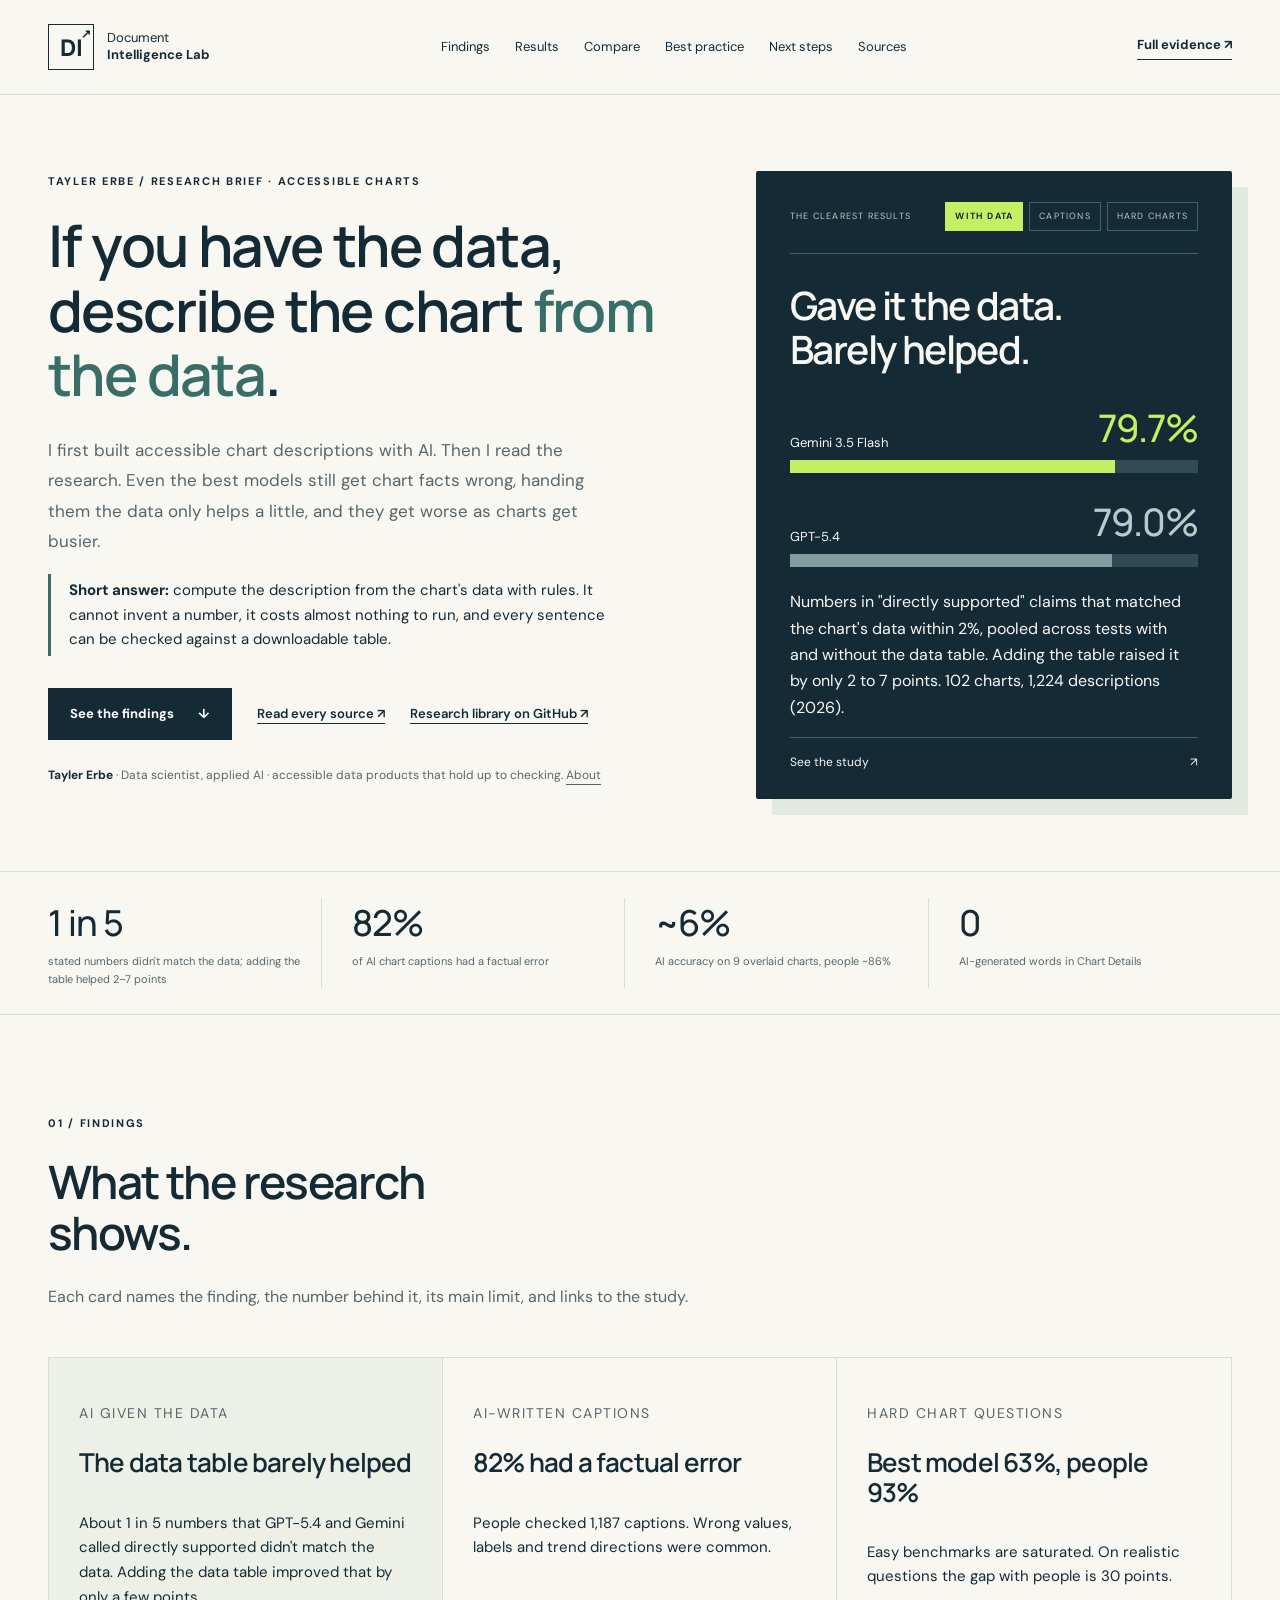
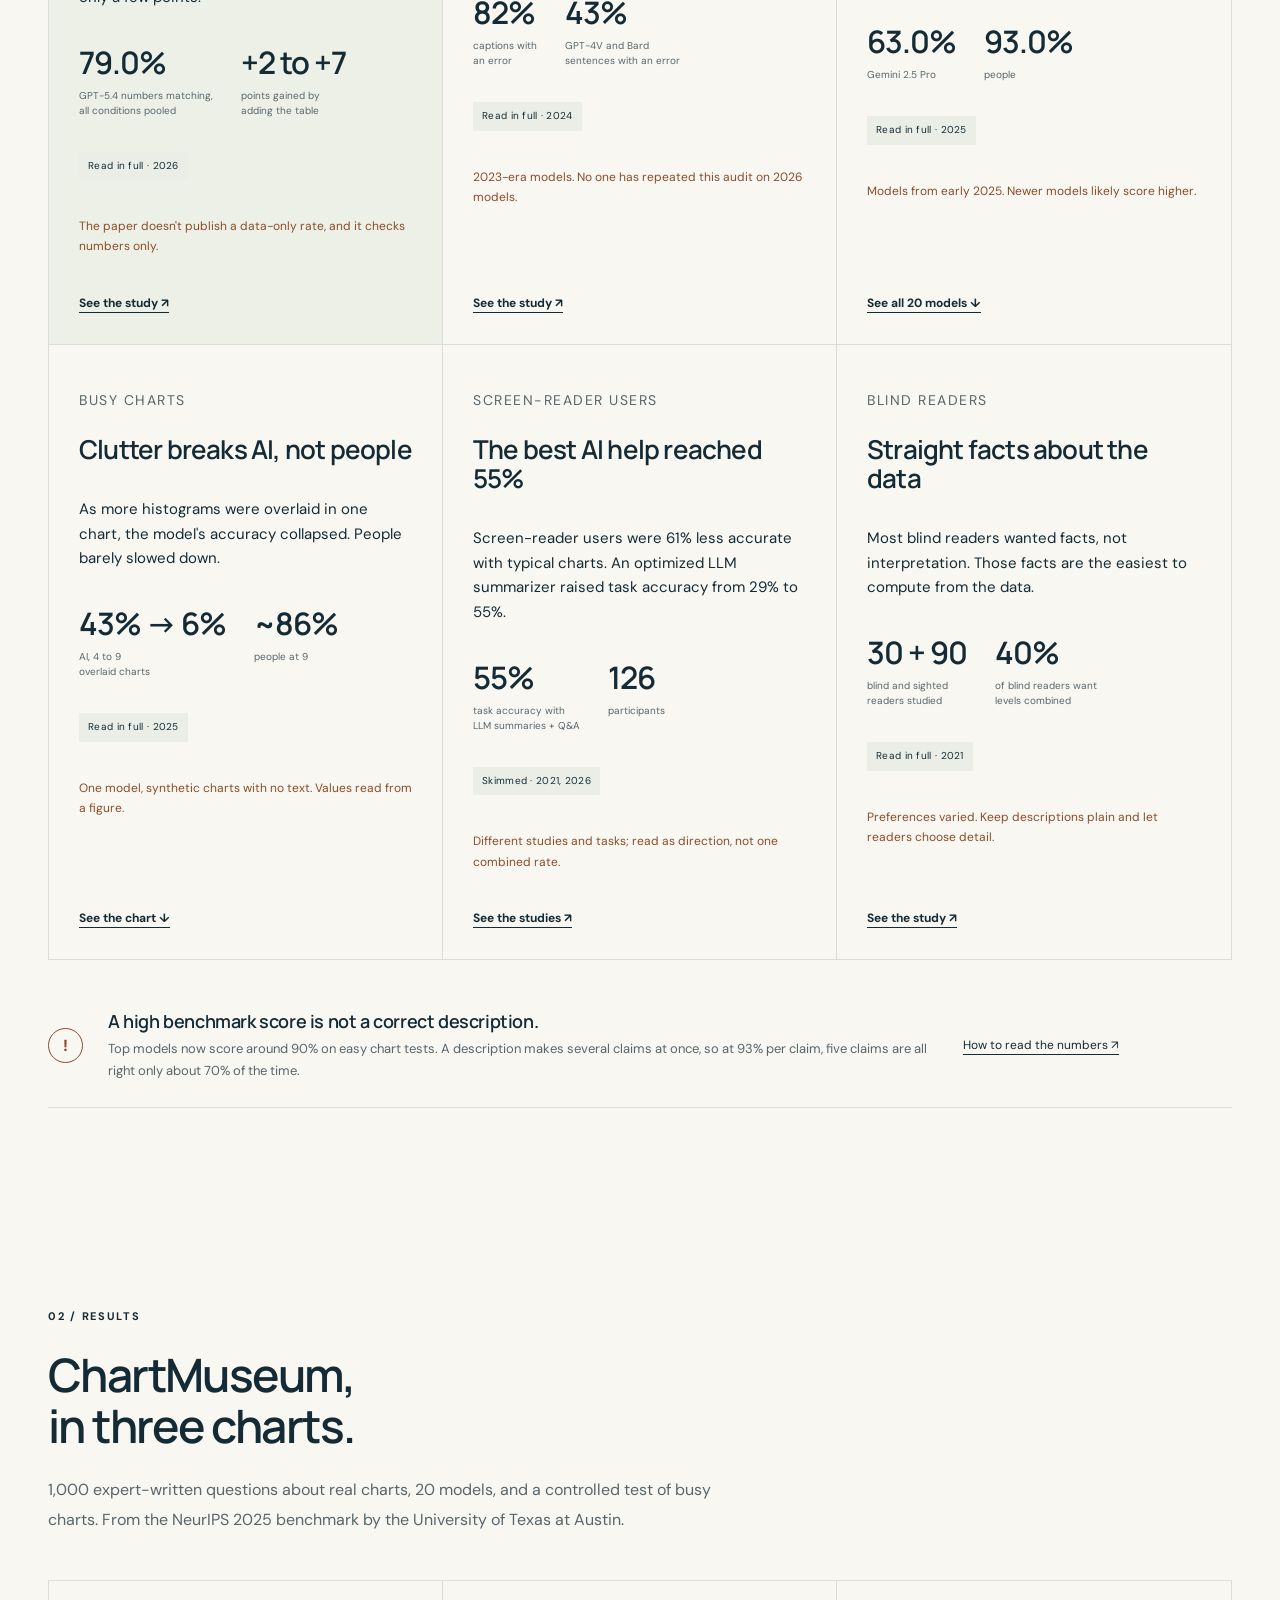
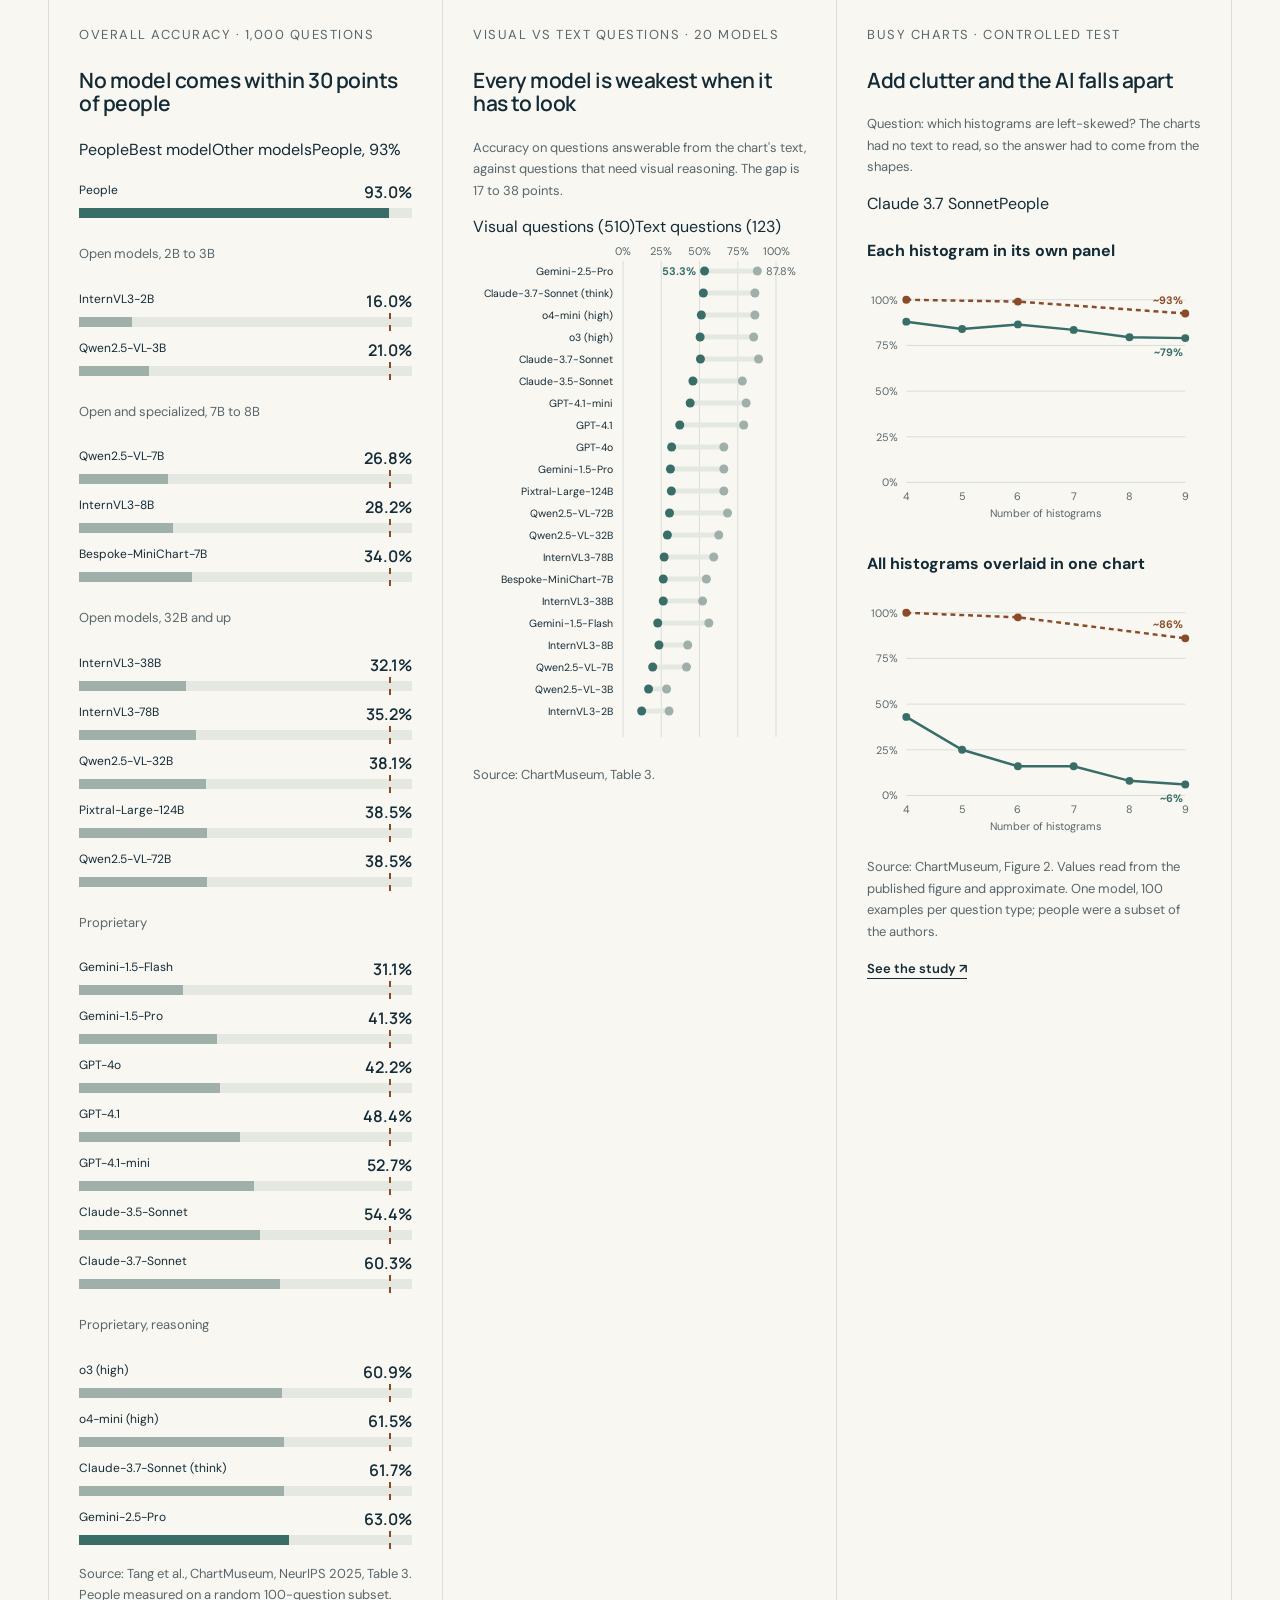
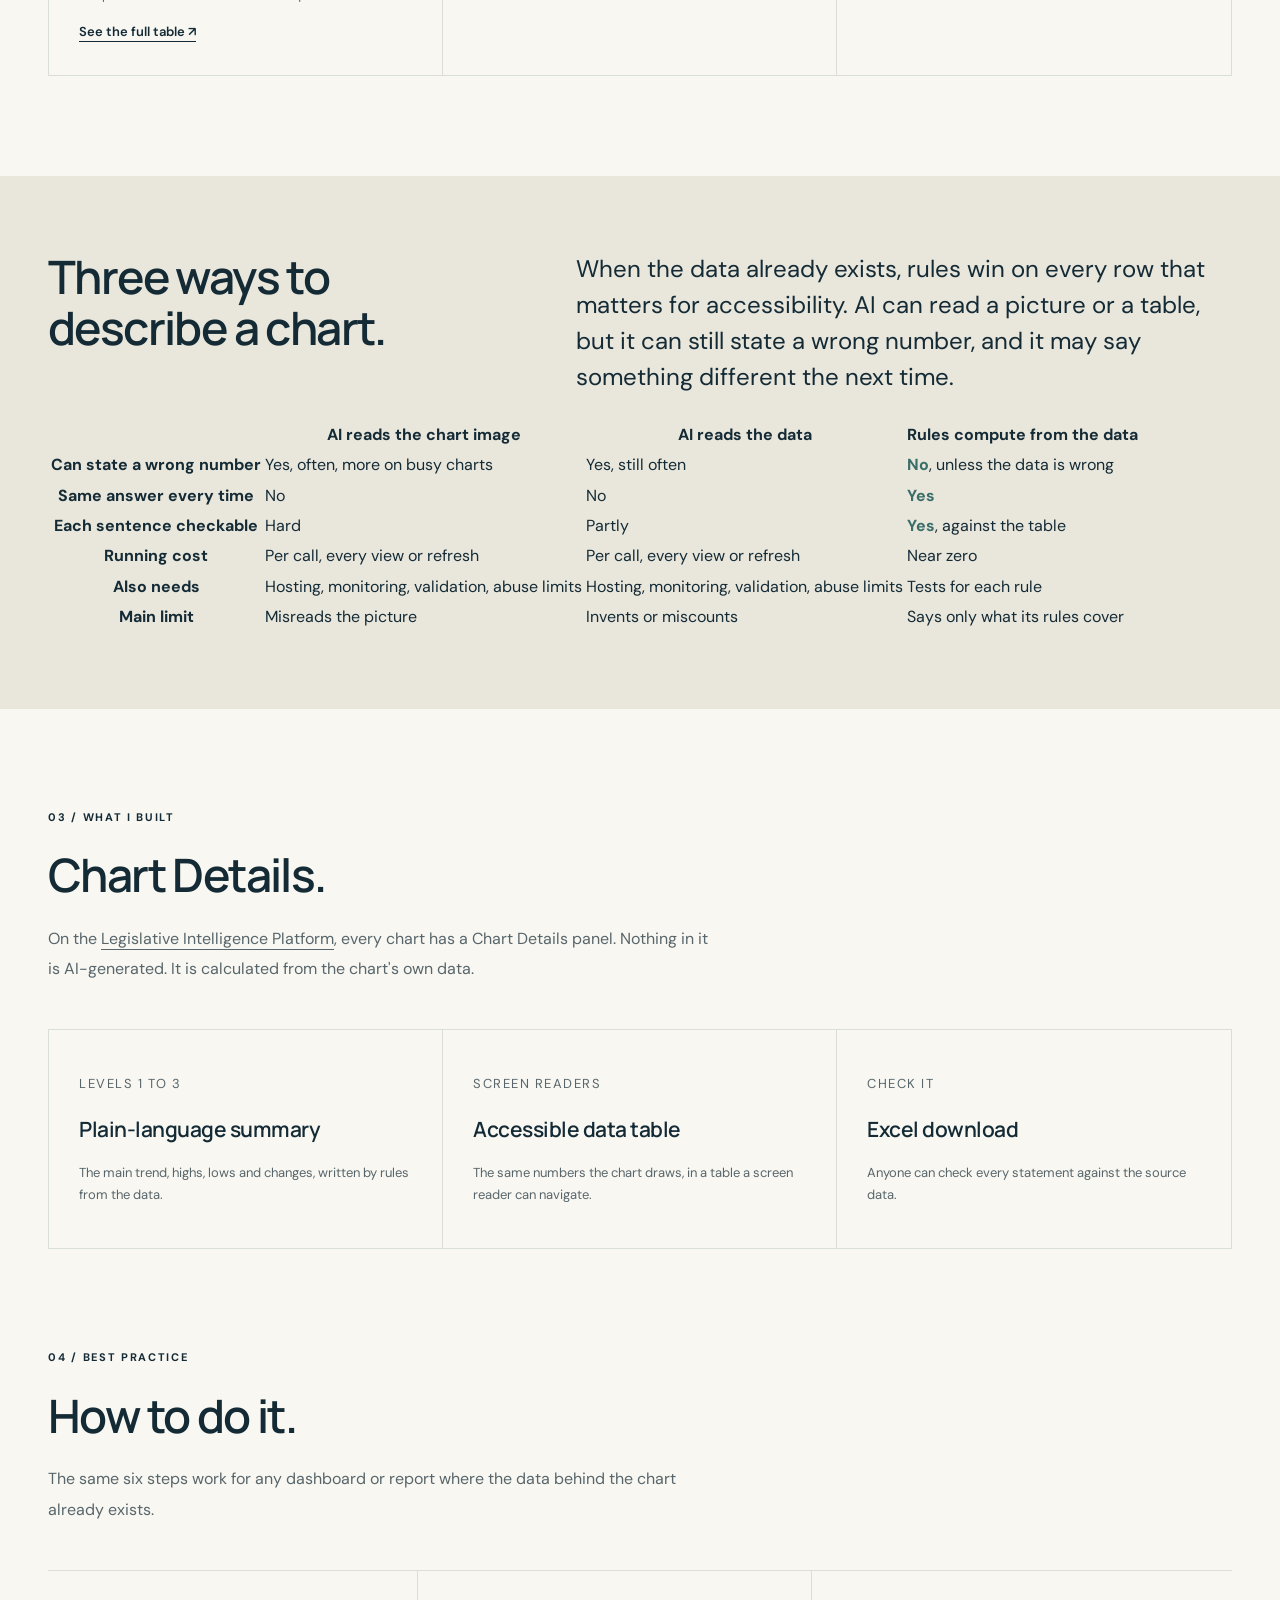
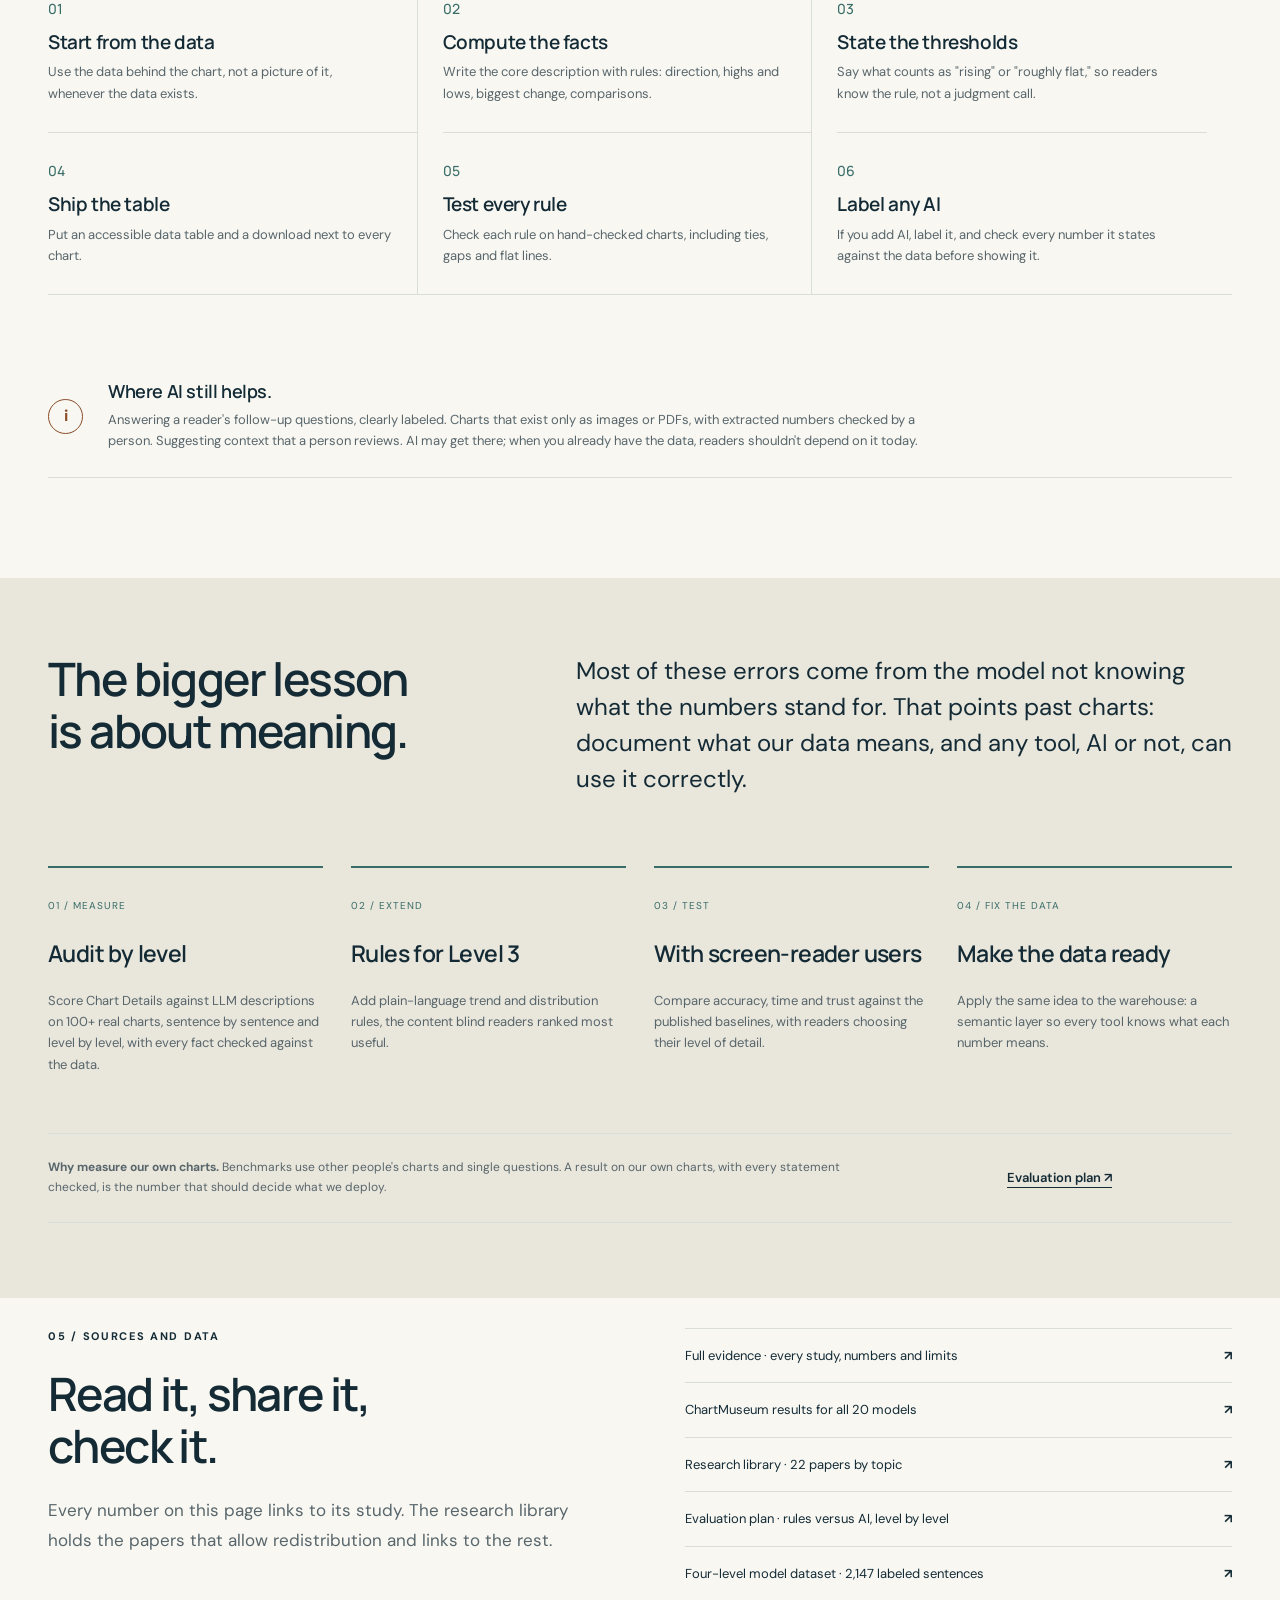
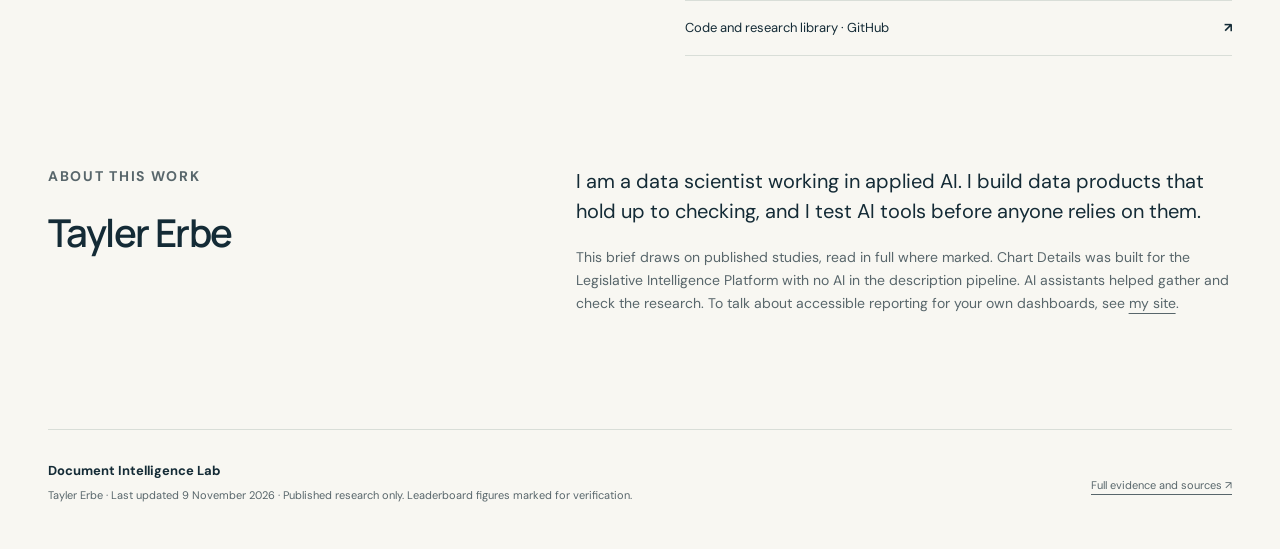
==== commit f392573a: "Restyle brief to match the Document Intelligence Lab site Uses the Lab's styles.css and site.css unc" ====
--- a/brief/index.html
+++ b/brief/index.html
@@ -1,667 +1,275 @@
 <!doctype html>
-<html lang="en">
-<head>
-<meta charset="utf-8">
-<meta name="viewport" content="width=device-width, initial-scale=1, viewport-fit=cover">
-<meta name="theme-color" content="#142b36">
-<title>Charts Without Guesswork</title>
-<meta name="claude:viewport-fit-sides" content="cover">
-<meta name="description" content="Why rule-based chart descriptions computed from the data beat AI-generated ones for accessibility. A research brief by Tayler Erbe, Document Intelligence Lab.">
-<link rel="preconnect" href="https://fonts.googleapis.com">
-<link rel="preconnect" href="https://fonts.gstatic.com" crossorigin>
-<link rel="stylesheet" href="https://fonts.googleapis.com/css2?family=DM+Sans:wght@400;500;600;700&family=Manrope:wght@400;500;600;700;800&display=swap">
-<style>
-body{margin:0}
-/* Layout: Document Intelligence Lab system. Light paper page, one dark ink results band, square cards, numbered sections. Single deliberate light theme, matching the Lab site. */
-:root {
-  --ink: #142b36;
-  --paper: #f8f7f2;
-  --muted: #58666b;
-  --line: #d9ded8;
-  --lime: #c4ef62;
-  --teal: #386d68;
-  --amber: #8a4c28;
-  --white: #ffffff;
-  --panel-text: #cfddd9;
-  --panel-quiet: #b0c0c3;
-  --panel-line: #44606a;
-  --panel-track: #344d56;
-  --panel-muted: #819c9e;
-  --body: "DM Sans", Arial, sans-serif;
-  --display: "Manrope", Arial, sans-serif;
-  color-scheme: light;
-}
-* { box-sizing: border-box; }
-html { scroll-behavior: smooth; scroll-padding-top: 110px; }
-body {
-  background: var(--paper); color: var(--ink); font-family: var(--body); font-size: 16px; line-height: 1.65;
-}
-body::before { content: ""; position: fixed; inset: 0 0 auto; height: env(safe-area-inset-top, 0px); z-index: 30; background: var(--paper); }
-a { color: inherit; text-underline-offset: 5px; }
-button { font: inherit; cursor: pointer; }
-a:focus-visible, button:focus-visible, summary:focus-visible { outline: 3px solid #6d940c; outline-offset: 5px; }
-.gutter { padding-left: max(16px, env(safe-area-inset-left, 0px)); padding-right: max(16px, env(safe-area-inset-right, 0px)); }
-.wrap { width: min(1240px, 100%); margin-inline: auto; }
-h1, h2, h3 { font-family: var(--display); font-weight: 600; letter-spacing: -1.4px; line-height: 1.12; margin: 0; text-wrap: balance; }
-p { margin: 0; }
-.eyebrow { font-size: 11px; letter-spacing: 1.7px; font-weight: 700; line-height: 1.5; margin: 0 0 20px; text-transform: uppercase; }
-
-/* Header */
-.site-header { position: sticky; top: env(safe-area-inset-top, 0px); z-index: 20; background: rgba(248, 247, 242, 0.96); backdrop-filter: blur(15px); border-bottom: 1px solid var(--line); }
-.site-header .wrap { display: flex; align-items: center; justify-content: space-between; gap: 24px; padding-block: 18px; }
-.brand { display: flex; gap: 13px; align-items: center; text-decoration: none; font-size: 13px; line-height: 1.3; }
-.brand-mark { font: 800 23px var(--display); position: relative; border: 1px solid var(--ink); width: 46px; height: 46px; display: grid; place-items: center; }
-.brand-mark > span { font-size: 12px; position: absolute; top: 0; right: 2px; }
-.site-header nav { display: flex; gap: 25px; font-size: 13px; flex-wrap: wrap; }
-.site-header nav a, .repo-link { text-decoration: none; }
-.site-header nav a:hover, .repo-link:hover { text-decoration: underline; }
-.repo-link { font-size: 13px; font-weight: 700; border-bottom: 1px solid; padding-bottom: 4px; white-space: nowrap; }
-
-/* Hero */
-.hero { display: grid; grid-template-columns: 1.15fr 0.85fr; gap: 64px; align-items: center; padding-block: 72px 64px; }
-.hero h1 { font-size: clamp(38px, 4.4vw, 66px); margin-bottom: 26px; }
-.hero h1 em { font-style: normal; color: var(--teal); }
-.hero-deck { font-size: 17px; color: var(--muted); max-width: 560px; line-height: 1.8; }
-.answer-line { border-left: 3px solid var(--teal); padding: 4px 0 4px 18px; font-size: 15px; max-width: 560px; margin: 26px 0 0; }
-.hero-actions { display: flex; gap: 25px; align-items: center; flex-wrap: wrap; margin: 30px 0 22px; }
-.button { padding: 15px 22px; display: inline-flex; gap: 24px; text-decoration: none; font-size: 13px; font-weight: 700; }
-.primary { background: var(--ink); color: var(--white); }
-.primary:hover { background: var(--teal); }
-.text-link { font-size: 13px; font-weight: 600; }
-.author-line { font-size: 12px; color: var(--muted); }
-.author-line b { color: var(--ink); }
-.hero-figure { background: var(--ink); color: var(--paper); padding: 31px 34px 26px; border-radius: 2px; box-shadow: 16px 16px 0 #e2e9de; min-width: 0; }
-.figure-top { display: flex; justify-content: space-between; align-items: center; gap: 16px; flex-wrap: wrap; font-size: 9px; letter-spacing: 1.2px; color: #b8c8c9; border-bottom: 1px solid var(--panel-line); padding-bottom: 20px; }
-.hero-tabs { display: flex; gap: 6px; flex-wrap: wrap; }
-.hero-tabs button { background: none; border: 1px solid var(--panel-line); color: #b8c8c9; font-size: 9px; letter-spacing: 1.2px; padding: 6px 9px; text-transform: uppercase; }
-.hero-tabs button[aria-selected="true"] { background: var(--lime); color: var(--ink); border-color: var(--lime); font-weight: 700; }
-.hero-panel h2 { font-size: clamp(28px, 2.8vw, 38px); margin: 28px 0 8px; color: var(--paper); }
-.hero-bars > div { display: grid; grid-template-columns: 1fr auto; gap: 7px; margin: 20px 0; }
-.hero-bars > div > span { font-size: 13px; align-self: end; }
-.hero-bars strong { font: 500 34px var(--display); color: var(--lime); letter-spacing: -1px; }
-.hero-bars i { grid-column: 1 / -1; display: block; height: 13px; background: linear-gradient(to right, var(--lime) var(--bar), #324a54 var(--bar)); }
-.hero-bars .muted-bar strong { color: #bacacb; }
-.hero-bars .muted-bar i { background: linear-gradient(to right, var(--panel-muted) var(--bar), #324a54 var(--bar)); }
-.hero-panel > p { font-size: 12px; line-height: 1.8; color: #c2d0d0; margin: 22px 0 16px; }
-.figure-source { display: flex; justify-content: space-between; font-size: 12px; text-decoration: none; border-top: 1px solid var(--panel-line); padding-top: 15px; }
-
-/* Stat strip */
-.stat-strip { border-block: 1px solid var(--line); }
-.stat-strip .wrap { display: grid; grid-template-columns: repeat(4, minmax(0, 1fr)); gap: 30px; padding-block: 26px; }
-.stat-strip .wrap > div { border-right: 1px solid var(--line); padding-right: 20px; }
-.stat-strip .wrap > div:last-child { border: 0; }
-.stat-strip strong { display: block; font: 500 clamp(26px, 2.8vw, 38px) var(--display); letter-spacing: -1px; }
-.stat-strip span { font-size: 12px; color: var(--muted); display: block; margin-top: 5px; }
-
-/* Sections */
-.section { padding-block: 96px; }
-.section-head { max-width: 780px; margin-bottom: 44px; }
-.section-head h2 { font-size: clamp(32px, 3.6vw, 50px); margin-bottom: 22px; }
-.section-head > p:last-child { max-width: 670px; color: var(--muted); line-height: 1.9; }
-
-/* Finding cards */
-.route-grid { display: grid; grid-template-columns: repeat(3, minmax(0, 1fr)); border: 1px solid var(--line); }
-.route { padding: 30px; border-right: 1px solid var(--line); border-bottom: 1px solid var(--line); display: flex; flex-direction: column; min-width: 0; }
-.route:nth-child(3n) { border-right: 0; }
-.route:nth-last-child(-n+3) { border-bottom: 0; }
-.lead-route { background: #edf0e7; }
-.route-id { font-size: 10px; letter-spacing: 1.5px; color: var(--muted); margin-bottom: 20px; text-transform: uppercase; }
-.route h3 { font-size: 24px; letter-spacing: -0.8px; margin-bottom: 14px; }
-.route .why { font-size: 15px; }
-.route-metrics { display: flex; gap: 28px; margin: 18px 0; flex-wrap: wrap; }
-.route-metrics strong { display: block; font: 600 31px var(--display); letter-spacing: -1px; }
-.route-metrics span { font-size: 11px; line-height: 1.5; display: block; margin-top: 5px; color: var(--muted); }
-.method-label { font-size: 10px; letter-spacing: 0.3px; background: #ebeee7; align-self: start; padding: 6px 9px; margin: 4px 0 18px; }
-.caution { font-size: 12px; line-height: 1.7; color: var(--amber); }
-.route a { font-size: 12px; font-weight: 700; margin-top: auto; padding-top: 22px; }
-.finding-note { display: flex; align-items: center; gap: 25px; padding: 26px 0; border-bottom: 1px solid var(--line); margin-top: 25px; }
-.note-symbol { display: grid; place-items: center; min-width: 35px; height: 35px; border: 1px solid var(--amber); color: var(--amber); border-radius: 50%; font-weight: 700; }
-.finding-note h3 { font-size: 18px; letter-spacing: -0.4px; margin-bottom: 6px; }
-.finding-note p { font-size: 14px; color: var(--muted); }
-.finding-note a { font-size: 12px; font-weight: 700; white-space: nowrap; margin-left: auto; }
-
-/* Dark results band */
-.results-band { background: var(--ink); color: var(--paper); }
-.results-band .section-head > p:last-child { color: var(--panel-text); }
-.results-band .eyebrow { color: #b8c8c9; }
-.chart-block { border-top: 1px solid var(--panel-line); padding-block: 40px 44px; display: grid; gap: 18px; min-width: 0; }
-.chart-block h3 { font-size: clamp(22px, 2.2vw, 30px); letter-spacing: -0.8px; color: var(--paper); }
-.chart-sub { font-size: 13px; color: var(--panel-text); max-width: 760px; }
-.legend { display: flex; gap: 20px; flex-wrap: wrap; font-size: 12px; color: var(--panel-text); }
-.legend i { display: inline-block; width: 12px; height: 12px; margin-right: 7px; vertical-align: -1px; }
-.legend i.dot { border-radius: 50%; }
-.chart-source { font-size: 11px; color: var(--panel-quiet); }
-.chart-source a { color: var(--panel-text); }
-.group-label { font-size: 10px; letter-spacing: 1.4px; text-transform: uppercase; color: var(--panel-quiet); padding-top: 14px; }
-.bars { display: grid; gap: 7px; }
-.chart-row { display: grid; grid-template-columns: 220px minmax(0, 1fr) 64px; align-items: center; gap: 16px; font-size: 13px; }
-.bar-track { height: 12px; background: var(--panel-track); position: relative; }
-.bar-fill { height: 100%; background: var(--panel-muted); width: var(--width); }
-.chart-row.lead .bar-fill { background: var(--lime); }
-.chart-row.lead .chart-label { font-weight: 700; color: var(--white); }
-.bar-track::after { content: ""; position: absolute; left: 93%; top: -4px; bottom: -4px; border-left: 1px dashed var(--lime); }
-.chart-row.human .bar-track::after { display: none; }
-.chart-value { text-align: right; font-variant-numeric: tabular-nums; font-size: 14px; }
-.svg-wrap { min-width: 0; }
-.svg-wrap svg { max-width: 100%; height: auto; display: block; }
-#gap-chart { max-width: 980px; }
-.multiples .svg-wrap svg { width: 100%; max-width: 560px; }
-.multiples { display: grid; grid-template-columns: 1fr 1fr; gap: 32px; }
-.multiples h4 { font: 600 15px var(--display); margin: 0 0 6px; color: var(--paper); }
-
-/* Light content blocks */
-.table-scroll { overflow-x: auto; border: 1px solid var(--line); background: var(--white); }
-.compare { width: 100%; border-collapse: collapse; min-width: 640px; font-size: 14px; }
-.compare th, .compare td { text-align: left; padding: 15px 16px; border-bottom: 1px solid var(--line); vertical-align: top; }
-.compare thead th { font-size: 10px; font-weight: 700; letter-spacing: 1.2px; text-transform: uppercase; color: var(--muted); }
-.compare tbody th { font-weight: 600; font-family: var(--display); }
-.compare tr:last-child th, .compare tr:last-child td { border-bottom: 0; }
-.compare .rules { background: #edf0e7; }
-.compare thead .rules { color: var(--teal); }
-.flag-no { color: var(--amber); font-weight: 700; }
-.flag-yes { color: var(--teal); font-weight: 700; }
-.built { display: grid; grid-template-columns: repeat(3, minmax(0, 1fr)); border: 1px solid var(--line); }
-.built > div { padding: 28px 30px; border-right: 1px solid var(--line); display: grid; gap: 8px; align-content: start; }
-.built > div:last-child { border-right: 0; }
-.built strong { font: 600 21px var(--display); letter-spacing: -0.5px; }
-.built span { font-size: 14px; color: var(--muted); }
-.two-col { display: grid; grid-template-columns: 1fr 1fr; gap: 64px; }
-.two-col h3 { font-size: 26px; letter-spacing: -0.8px; margin-bottom: 18px; }
-.steps { margin: 0; padding: 0; list-style: none; counter-reset: s; border-top: 1px solid var(--line); }
-.steps li { counter-increment: s; display: grid; grid-template-columns: 40px 1fr; gap: 10px; padding: 14px 0; border-bottom: 1px solid var(--line); font-size: 15px; }
-.steps li::before { content: counter(s, decimal-leading-zero); font: 600 13px var(--display); color: var(--teal); padding-top: 2px; }
-.plain { margin: 0; padding: 0; list-style: none; border-top: 1px solid var(--line); }
-.plain li { padding: 14px 0; border-bottom: 1px solid var(--line); font-size: 15px; }
-.plain-note { margin-top: 18px; font-size: 14px; color: var(--muted); }
-.next { display: grid; grid-template-columns: 1fr auto; gap: 40px; align-items: end; border-top: 1px solid var(--line); padding-top: 48px; }
-.next h2 { font-size: clamp(30px, 3.2vw, 44px); margin-bottom: 18px; }
-.next p { color: var(--muted); max-width: 680px; line-height: 1.85; }
-footer { border-top: 1px solid var(--line); }
-footer .wrap { padding-block: 28px 40px; display: flex; justify-content: space-between; gap: 24px; flex-wrap: wrap; font-size: 12px; color: var(--muted); }
-
-@media (max-width: 1100px) {
-  .hero { grid-template-columns: 1fr; gap: 48px; }
-  .route-grid { grid-template-columns: 1fr 1fr; }
-  .route:nth-child(3n) { border-right: 1px solid var(--line); }
-  .route:nth-child(2n) { border-right: 0; }
-  .route:nth-last-child(-n+3) { border-bottom: 1px solid var(--line); }
-  .route:nth-last-child(-n+2) { border-bottom: 0; }
-  .site-header nav { display: none; }
-}
-@media (max-width: 800px) {
-  .section { padding-block: 64px; }
-  .hero { padding-block: 44px 48px; }
-  .hero-figure { padding: 24px 20px 20px; box-shadow: 8px 8px 0 #e2e9de; }
-  .stat-strip .wrap { grid-template-columns: 1fr 1fr; }
-  .stat-strip .wrap > div:nth-child(2) { border-right: 0; }
-  .route-grid, .built, .two-col, .multiples, .next { grid-template-columns: 1fr; }
-  .route { border-right: 0 !important; border-bottom: 1px solid var(--line) !important; }
-  .route:last-child { border-bottom: 0 !important; }
-  .built > div { border-right: 0; border-bottom: 1px solid var(--line); }
-  .built > div:last-child { border-bottom: 0; }
-  .chart-row { grid-template-columns: 130px minmax(0, 1fr) 50px; gap: 10px; font-size: 11px; }
-  .chart-value { font-size: 12px; }
-  .finding-note { flex-wrap: wrap; }
-  .finding-note a { margin-left: 0; }
-}
-@media (prefers-reduced-motion: reduce) { html { scroll-behavior: auto; } }
-</style>
-
-</head>
+<html lang="en"><head><meta charset="utf-8"><meta name="viewport" content="width=device-width,initial-scale=1"><meta name="theme-color" content="#142b36">
+<meta name="description" content="Why accessible chart descriptions should be computed from the data, not generated by AI from a picture. A research brief by Tayler Erbe, Document Intelligence Lab.">
+<title>Charts Without Guesswork · Document Intelligence Lab · Tayler Erbe</title>
+<meta property="og:type" content="website"><meta property="og:title" content="If you have the data, describe the chart from the data."><meta property="og:description" content="What the research says about AI chart descriptions, and why rule-based descriptions computed from the data are the accessible default. By Tayler Erbe."><meta name="author" content="Tayler Erbe">
+<link rel="icon" href="favicon.svg" type="image/svg+xml"><link rel="stylesheet" href="styles.css"><link rel="stylesheet" href="site.css"><link rel="stylesheet" href="brief.css"><script src="brief.js" defer></script></head>
 <body>
-<header class="site-header gutter">
-  <div class="wrap">
-    <a href="#top" class="brand" aria-label="Document Intelligence Lab, back to top">
-      <span class="brand-mark">DI<span>↗</span></span>
-      <span>Document<br><strong>Intelligence Lab</strong></span>
-    </a>
-    <nav aria-label="Main navigation">
-      <a href="#findings">Findings</a>
-      <a href="#results">Results</a>
-      <a href="#compare">Compare</a>
-      <a href="#practice">Best practice</a>
-      <a href="#next">Next</a>
-    </nav>
-    <a class="repo-link" href="evidence.html">Full evidence <span aria-hidden="true">↗</span></a>
-  </div>
+<a href="#main" class="skip">Skip to content</a>
+<header class="site-header">
+<a href="index.html" class="brand" aria-label="Document Intelligence Lab home"><span class="brand-mark">DI<span>↗</span></span><span>Document<br><strong>Intelligence Lab</strong></span></a>
+<nav aria-label="Main navigation"><a href="#findings">Findings</a><a href="#results">Results</a><a href="#compare">Compare</a><a href="#practice">Best practice</a><a href="#next">Next steps</a><a href="#resources">Sources</a></nav>
+<a class="repo-link" href="evidence.html">Full evidence <span aria-hidden="true">↗</span></a>
 </header>
-
-<main id="top">
-  <section class="gutter">
-    <div class="wrap hero">
-      <div>
-        <p class="eyebrow">Tayler Erbe / Research brief · Accessible charts</p>
-        <h1>If you have the data, describe the chart <em>from the data</em>.</h1>
-        <p class="hero-deck">I first built accessible chart descriptions with AI. Then I read the research. Even the best models still get chart facts wrong, handing them the data only helps a little, and they get worse as charts get busier.</p>
-        <p class="answer-line"><b>Short answer:</b> compute the description from the chart's data with rules. It cannot invent a number, it costs almost nothing to run, and every sentence can be checked against a downloadable table.</p>
-        <div class="hero-actions">
-          <a href="#findings" class="button primary">See the findings <span aria-hidden="true">↓</span></a>
-          <a href="evidence.html" class="text-link">Read every source ↗</a>
-        </div>
-        <p class="author-line"><b>Tayler Erbe</b> · Data scientist, applied AI · Current as of November 9, 2026</p>
-      </div>
-
-      <div class="hero-figure">
-        <div class="figure-top">
-          <span>THE CLEAREST RESULTS</span>
-          <div class="hero-tabs" role="tablist" aria-label="Headline results">
-            <button role="tab" id="ht-data" aria-controls="hp-data" aria-selected="true">With data</button>
-            <button role="tab" id="ht-captions" aria-controls="hp-captions" aria-selected="false" tabindex="-1">Captions</button>
-            <button role="tab" id="ht-hard" aria-controls="hp-hard" aria-selected="false" tabindex="-1">Hard charts</button>
-          </div>
-        </div>
-        <div class="hero-panel" id="hp-data" role="tabpanel" aria-labelledby="ht-data">
-          <h2>Gave it the data.<br>Barely helped.</h2>
-          <div class="hero-bars" aria-label="Share of stated numbers that matched the data, pooled across tests with and without the data table: Gemini 3.5 Flash 79.7%, GPT-5.4 79.0%, Llama 4 Scout 71.3%">
-            <div><span>Gemini 3.5 Flash</span><strong>79.7%</strong><i style="--bar:79.7%"></i></div>
-            <div class="muted-bar"><span>GPT-5.4</span><strong>79.0%</strong><i style="--bar:79%"></i></div>
-            <div class="muted-bar"><span>Llama 4 Scout</span><strong>71.3%</strong><i style="--bar:71.3%"></i></div>
-          </div>
-          <p>Share of numbers in "directly supported" claims that matched the chart's data within 2%, pooled across tests with and without the data table. Adding the table raised it by only 2 to 7 points. 102 charts, 1,224 descriptions (2026).</p>
-          <a class="figure-source" href="evidence.html#data-supplied">See the study <span>↗</span></a>
-        </div>
-        <div class="hero-panel" id="hp-captions" role="tabpanel" aria-labelledby="ht-captions" hidden>
-          <h2>82% of AI captions<br>had an error.</h2>
-          <div class="hero-bars" aria-label="Captions with at least one factual error: all systems 82.1%, GPT-4V and Bard 81.3%, GPT-4 with extracted table 86.2%">
-            <div><span>All captions checked</span><strong>82.1%</strong><i style="--bar:82.1%"></i></div>
-            <div class="muted-bar"><span>GPT-4V and Bard</span><strong>81.3%</strong><i style="--bar:81.3%"></i></div>
-            <div class="muted-bar"><span>GPT-4 given an extracted table</span><strong>86.2%</strong><i style="--bar:86.2%"></i></div>
-          </div>
-          <p>Captions with at least one factual error, from a human check of 1,187 captions (ACL Findings 2024). 2023-era models.</p>
-          <a class="figure-source" href="evidence.html#captions">See the study <span>↗</span></a>
-        </div>
-        <div class="hero-panel" id="hp-hard" role="tabpanel" aria-labelledby="ht-hard" hidden>
-          <h2>Best model 63%.<br>People 93%.</h2>
-          <div class="hero-bars" aria-label="ChartMuseum accuracy: people 93.0%, Gemini 2.5 Pro 63.0%, best open model 38.5%">
-            <div><span>People</span><strong>93.0%</strong><i style="--bar:93%"></i></div>
-            <div class="muted-bar"><span>Gemini 2.5 Pro, best model</span><strong>63.0%</strong><i style="--bar:63%"></i></div>
-            <div class="muted-bar"><span>Qwen2.5-VL-72B, best open model</span><strong>38.5%</strong><i style="--bar:38.5%"></i></div>
-          </div>
-          <p>Accuracy on 1,000 expert-written questions about real charts (ChartMuseum, NeurIPS 2025).</p>
-          <a class="figure-source" href="#results">See all 20 models <span>↓</span></a>
-        </div>
-      </div>
-    </div>
-  </section>
-
-  <section class="stat-strip gutter" aria-label="Key facts">
-    <div class="wrap">
-      <div><strong>1 in 5</strong><span>stated numbers didn't match the data; adding the table helped 2–7 points</span></div>
-      <div><strong>82%</strong><span>of AI chart captions had a factual error</span></div>
-      <div><strong>~6%</strong><span>AI accuracy on 9 overlaid charts, people ~86%</span></div>
-      <div><strong>0</strong><span>AI-generated words in Chart Details</span></div>
-    </div>
-  </section>
-
-  <section class="section gutter" id="findings">
-    <div class="wrap">
-      <div class="section-head">
-        <p class="eyebrow">01 / Findings</p>
-        <h2>What the research shows.</h2>
-        <p>Six findings from published studies. Each card gives the result, the number behind it, its main limit and a link to the evidence.</p>
-      </div>
-      <div class="route-grid">
-        <article class="route lead-route">
-          <p class="route-id">AI given the data</p>
-          <h3>The data table barely helped</h3>
-          <p class="why">About 1 in 5 numbers that GPT-5.4 and Gemini called directly supported didn't match the data. Adding the data table improved that by only a few points.</p>
-          <div class="route-metrics">
-            <div><strong>79.0%</strong><span>GPT-5.4 numbers matching,<br>all conditions pooled</span></div>
-            <div><strong>+2 to +7</strong><span>points gained by<br>adding the table</span></div>
-          </div>
-          <span class="method-label">Read in full · 2026</span>
-          <p class="caution">The paper doesn't publish a data-only rate, and it checks numbers only, so a matching number can still sit in a wrong sentence.</p>
-          <a href="evidence.html#data-supplied">See the study ↗</a>
-        </article>
-        <article class="route">
-          <p class="route-id">AI-written captions</p>
-          <h3>82% had a factual error</h3>
-          <p class="why">People checked 1,187 captions. Wrong values, labels and trend directions were common.</p>
-          <div class="route-metrics">
-            <div><strong>82%</strong><span>captions with<br>an error</span></div>
-            <div><strong>43%</strong><span>GPT-4V and Bard<br>sentences with an error</span></div>
-          </div>
-          <span class="method-label">Read in full · 2024</span>
-          <p class="caution">2023-era models. No one has repeated this audit on 2026 models.</p>
-          <a href="evidence.html#captions">See the study ↗</a>
-        </article>
-        <article class="route">
-          <p class="route-id">Hard chart questions</p>
-          <h3>Best model 63%, people 93%</h3>
-          <p class="why">Easy benchmarks are saturated. On realistic questions the gap with people is 30 points.</p>
-          <div class="route-metrics">
-            <div><strong>63.0%</strong><span>Gemini 2.5 Pro</span></div>
-            <div><strong>93.0%</strong><span>people</span></div>
-          </div>
-          <span class="method-label">Read in full · 2025</span>
-          <p class="caution">Models from early 2025. Newer models likely score higher.</p>
-          <a href="#results">See all 20 models ↓</a>
-        </article>
-        <article class="route">
-          <p class="route-id">Busy charts</p>
-          <h3>Clutter breaks AI, not people</h3>
-          <p class="why">As more histograms were overlaid in one chart, the model's accuracy collapsed. People barely slowed down.</p>
-          <div class="route-metrics">
-            <div><strong>~43% → ~6%</strong><span>AI, 4 to 9<br>overlaid charts</span></div>
-            <div><strong>~86%</strong><span>people at 9</span></div>
-          </div>
-          <span class="method-label">Read in full · 2025</span>
-          <p class="caution">One model (Claude 3.7 Sonnet), synthetic charts with no text. Values read from a figure.</p>
-          <a href="#clutter">See the chart ↓</a>
-        </article>
-        <article class="route">
-          <p class="route-id">Repeated AI work</p>
-          <h3>A quarter of content silently lost</h3>
-          <p class="why">Microsoft Research: frontier models corrupted 25% of document content over 20 delegated edits.</p>
-          <div class="route-metrics">
-            <div><strong>25%</strong><span>content lost,<br>frontier average</span></div>
-            <div><strong>11 of 52</strong><span>domains where the<br>best model was "ready"</span></div>
-          </div>
-          <span class="method-label">Read in full · 2026</span>
-          <p class="caution">About documents, not charts. Shows why unattended AI output needs checks.</p>
-          <a href="evidence.html#delegation">See the study ↗</a>
-        </article>
-        <article class="route">
-          <p class="route-id">Blind readers</p>
-          <h3>Straight facts about the data</h3>
-          <p class="why">Most blind readers wanted facts, not interpretation. Those facts are the easiest to compute from data.</p>
-          <div class="route-metrics">
-            <div><strong>30 + 90</strong><span>blind and sighted<br>readers studied</span></div>
-          </div>
-          <span class="method-label">Read in full · 2021</span>
-          <p class="caution">Preferences varied by reader. Descriptions should stay plain and factual.</p>
-          <a href="evidence.html#blind-readers">See the study ↗</a>
-        </article>
-      </div>
-      <div class="finding-note">
-        <span class="note-symbol" aria-hidden="true">!</span>
-        <div>
-          <h3>A high benchmark score is not a correct description.</h3>
-          <p>Top models now score around 90% on easy chart tests. A description makes several claims at once, so at 93% per claim, five claims are all right only about 70% of the time.</p>
-        </div>
-        <a href="evidence.html#reading">How to read the numbers ↗</a>
-      </div>
-    </div>
-  </section>
-
-  <section class="results-band section gutter" id="results">
-    <div class="wrap">
-      <div class="section-head">
-        <p class="eyebrow">02 / Results</p>
-        <h2>ChartMuseum, in three charts.</h2>
-        <p>1,000 expert-written questions about real charts, 20 models, and a controlled test of busy charts. From the NeurIPS 2025 benchmark by the University of Texas at Austin.</p>
-      </div>
-
-      <div class="chart-block">
-        <h3>No model comes within 30 points of people.</h3>
-        <p class="chart-sub">Overall accuracy, grouped by model type. The dashed line marks people at 93%.</p>
-        <div class="legend"><span><i style="background:var(--lime)"></i>People</span><span><i style="background:var(--panel-muted)"></i>AI models</span><span><i style="border-left:1px dashed var(--lime);width:1px;margin-right:9px"></i>People, 93%</span></div>
-        <div class="bars" id="overall-chart" role="img" aria-label="ChartMuseum overall accuracy for people and 20 AI models. People 93%. Best model Gemini 2.5 Pro 63%."></div>
-        <p class="chart-source">Source: Tang et al., <a href="https://arxiv.org/abs/2505.13444">ChartMuseum</a>, NeurIPS 2025, Table 3. People measured on a random 100-question subset.</p>
-      </div>
-
-      <div class="chart-block">
-        <h3>Every model is weakest when it has to look.</h3>
-        <p class="chart-sub">Accuracy on questions answerable from the chart's text, against questions that need visual reasoning. The gap is 17 to 38 points.</p>
-        <div class="legend"><span><i class="dot" style="background:var(--panel-text)"></i>Text questions</span><span><i class="dot" style="background:var(--lime)"></i>Visual questions</span></div>
-        <div class="svg-wrap" id="gap-chart" role="img" aria-label="For all 20 models, accuracy on visual questions is far lower than on text questions. Gemini 2.5 Pro: 53.3% visual, 87.8% text."></div>
-        <p class="chart-source">Source: ChartMuseum, Table 3. Visual: 510 questions. Text: 123 questions.</p>
-      </div>
-
-      <div class="chart-block" id="clutter">
-        <h3>Add clutter and the AI falls apart. People barely slow down.</h3>
-        <p class="chart-sub">Question: which histograms are left-skewed? Charts had no text to read, so the answer had to come from the shapes.</p>
-        <div class="legend"><span><i class="dot" style="background:var(--lime)"></i>People</span><span><i class="dot" style="background:var(--panel-muted)"></i>Claude 3.7 Sonnet</span></div>
-        <div class="multiples">
-          <div><h4>Each histogram in its own panel</h4><div class="svg-wrap" id="subplot-chart" role="img" aria-label="Separate panels: AI falls from about 88% to 79% as histograms go from 4 to 9; people stay above 92%."></div></div>
-          <div><h4>All histograms overlaid in one chart</h4><div class="svg-wrap" id="overlay-chart" role="img" aria-label="Overlaid: AI falls from about 43% to 6% as histograms go from 4 to 9; people stay at about 86% or above."></div></div>
-        </div>
-        <p class="chart-source">Source: ChartMuseum, Figure 2. Values read from the published figure and approximate. One model, 100 examples per question type; people were a subset of the authors.</p>
-      </div>
-    </div>
-  </section>
-
-  <section class="section gutter" id="compare">
-    <div class="wrap">
-      <div class="section-head">
-        <p class="eyebrow">03 / Compare</p>
-        <h2>Three ways to describe a chart.</h2>
-        <p>When the data already exists, rules win on every row that matters for accessibility.</p>
-      </div>
-      <div class="table-scroll" role="region" aria-label="Comparison of three approaches" tabindex="0">
-        <table class="compare">
-          <thead><tr><th scope="col"></th><th scope="col">AI reads the chart image</th><th scope="col">AI reads the data</th><th scope="col" class="rules">Rules compute from the data</th></tr></thead>
-          <tbody>
-            <tr><th scope="row">Can state a wrong number</th><td><span class="flag-no">Yes</span>, often, more on busy charts</td><td><span class="flag-no">Yes</span>, still often</td><td class="rules"><span class="flag-yes">No</span>, unless the data is wrong</td></tr>
-            <tr><th scope="row">Same answer every time</th><td>No</td><td>No</td><td class="rules"><span class="flag-yes">Yes</span></td></tr>
-            <tr><th scope="row">Each sentence checkable</th><td>Hard</td><td>Partly</td><td class="rules"><span class="flag-yes">Yes</span>, against the table</td></tr>
-            <tr><th scope="row">Running cost</th><td>Per call, every view or refresh</td><td>Per call, every view or refresh</td><td class="rules">Near zero</td></tr>
-            <tr><th scope="row">Also needs</th><td>Hosting, monitoring, validation, abuse limits</td><td>Hosting, monitoring, validation, abuse limits</td><td class="rules">Tests for each rule</td></tr>
-            <tr><th scope="row">Main limit</th><td>Misreads the picture</td><td>Invents or miscounts</td><td class="rules">Says only what its rules cover</td></tr>
-          </tbody>
-        </table>
-      </div>
-    </div>
-  </section>
-
-  <section class="section gutter" id="built" style="padding-top:0">
-    <div class="wrap">
-      <div class="section-head">
-        <p class="eyebrow">04 / What I built</p>
-        <h2>Chart Details.</h2>
-        <p>On the <a href="https://legislationtrends2026-fgh8dvf0a4edhqc3.northcentralus-01.azurewebsites.net/">Legislative Intelligence Platform</a>, every chart has a Chart Details panel. Nothing in it is AI-generated. It is calculated from the chart's own data.</p>
-      </div>
-      <div class="built">
-        <div><strong>Plain-language summary</strong><span>The main trend, highs, lows and changes, written by rules.</span></div>
-        <div><strong>Accessible data table</strong><span>Screen-reader friendly, the same numbers the chart draws.</span></div>
-        <div><strong>Excel download</strong><span>Anyone can check every statement against the source.</span></div>
-      </div>
-    </div>
-  </section>
-
-  <section class="section gutter" id="practice" style="padding-top:0">
-    <div class="wrap">
-      <div class="section-head">
-        <p class="eyebrow">05 / Best practice</p>
-        <h2>How to do it.</h2>
-      </div>
-      <div class="two-col">
-        <div>
-          <h3>Build it this way</h3>
-          <ol class="steps">
-            <li>Start from the data, not the picture, whenever the data exists.</li>
-            <li>Write the core description with rules: direction, highs and lows, biggest change, comparisons.</li>
-            <li>State your thresholds, such as what counts as "rising" or "roughly flat."</li>
-            <li>Ship the data table and a download next to every chart.</li>
-            <li>Test each rule on hand-checked charts, including ties, gaps and flat lines.</li>
-            <li>If you add AI, label it and check every number it states against the data.</li>
-          </ol>
-        </div>
-        <div>
-          <h3>Where AI still helps</h3>
-          <ul class="plain">
-            <li>Answering a reader's follow-up questions, clearly labeled as AI.</li>
-            <li>Charts that exist only as images or PDFs, with the extracted numbers checked by a person.</li>
-            <li>Suggesting context that a person then reviews.</li>
-          </ul>
-          <p class="plain-note">AI may get there. Today, when you already have the data, there is no reason to make readers depend on it.</p>
-        </div>
-      </div>
-    </div>
-  </section>
-
-  <section class="section gutter" id="next" style="padding-top:0">
-    <div class="wrap next">
-      <div>
-        <p class="eyebrow">06 / Next</p>
-        <h2>The bigger lesson is about meaning.</h2>
-        <p>Most of these errors come from the model not knowing what the numbers stand for. That points past charts to a larger fix: documenting what our data means so that any tool, AI or not, can use it correctly.</p>
-      </div>
-      <a href="evidence.html" class="button primary">Read the full evidence <span aria-hidden="true">↗</span></a>
-    </div>
-  </section>
+<main id="main">
+
+<section class="hero">
+<div class="hero-copy">
+<p class="eyebrow">TAYLER ERBE / RESEARCH BRIEF · ACCESSIBLE CHARTS</p>
+<h1>If you have the data, describe the chart <em>from the data</em>.</h1>
+<p class="hero-deck">I first built accessible chart descriptions with AI. Then I read the research. Even the best models still get chart facts wrong, handing them the data only helps a little, and they get worse as charts get busier.</p>
+<p class="answer-line"><b>Short answer:</b> compute the description from the chart's data with rules. It cannot invent a number, it costs almost nothing to run, and every sentence can be checked against a downloadable table.</p>
+<div class="hero-actions">
+<a href="#findings" class="button primary">See the findings <span aria-hidden="true">↓</span></a>
+<a href="evidence.html" class="text-link">Read every source ↗</a>
+<a href="https://github.com/tayler-erbe/semantic-visualizations-for-access" class="text-link">Research library on GitHub ↗</a>
+</div>
+<p class="author-line"><span><b>Tayler Erbe</b> · Data scientist, applied AI · accessible data products that hold up to checking. <a href="#about">About</a></span></p>
+</div>
+<div class="hero-figure" id="hero-figure">
+<div class="figure-top"><span>THE CLEAREST RESULTS</span>
+<div class="hero-tabs" role="tablist" aria-label="Headline results">
+<button role="tab" aria-selected="true" aria-controls="hp-data" id="ht-data">With data</button>
+<button role="tab" aria-selected="false" aria-controls="hp-captions" id="ht-captions" tabindex="-1">Captions</button>
+<button role="tab" aria-selected="false" aria-controls="hp-hard" id="ht-hard" tabindex="-1">Hard charts</button>
+</div></div>
+<div class="hero-panel" id="hp-data" role="tabpanel" aria-labelledby="ht-data">
+<h2>Gave it the data.<br>Barely helped.</h2>
+<div class="hero-bars" aria-label="Share of stated numbers that matched the data, pooled across tests with and without the data table: Gemini 3.5 Flash 79.7%, GPT-5.4 79.0%">
+<div><span>Gemini 3.5 Flash</span><strong>79.7%</strong><i style="--bar:79.7%"></i></div>
+<div class="muted-bar"><span>GPT-5.4</span><strong>79.0%</strong><i style="--bar:79%"></i></div>
+</div>
+<p>Numbers in "directly supported" claims that matched the chart's data within 2%, pooled across tests with and without the data table. Adding the table raised it by only 2 to 7 points. 102 charts, 1,224 descriptions (2026).</p>
+<a class="figure-source" href="evidence.html#data-supplied">See the study <span>↗</span></a>
+</div>
+<div class="hero-panel" id="hp-captions" role="tabpanel" aria-labelledby="ht-captions" hidden>
+<h2>82% of AI captions<br>had an error.</h2>
+<div class="hero-bars" aria-label="Captions with at least one factual error: all captions checked 82.1%, GPT-4V and Bard 81.3%">
+<div><span>All captions checked</span><strong>82.1%</strong><i style="--bar:82.1%"></i></div>
+<div class="muted-bar"><span>GPT-4V and Bard</span><strong>81.3%</strong><i style="--bar:81.3%"></i></div>
+</div>
+<p>Captions with at least one factual error in a human check of 1,187 AI chart captions (ACL Findings 2024). 2023-era models; no one has repeated the audit on 2026 models.</p>
+<a class="figure-source" href="evidence.html#captions">See the study <span>↗</span></a>
+</div>
+<div class="hero-panel" id="hp-hard" role="tabpanel" aria-labelledby="ht-hard" hidden>
+<h2>Best model 63%.<br>People 93%.</h2>
+<div class="hero-bars" aria-label="ChartMuseum accuracy: people 93.0%, Gemini 2.5 Pro 63.0%">
+<div><span>People</span><strong>93.0%</strong><i style="--bar:93%"></i></div>
+<div class="muted-bar"><span>Gemini 2.5 Pro, best model</span><strong>63.0%</strong><i style="--bar:63%"></i></div>
+</div>
+<p>Accuracy on 1,000 expert-written questions about real charts (ChartMuseum, NeurIPS 2025). The best open model scored 38.5%.</p>
+<a class="figure-source" href="#results">See all 20 models <span>↓</span></a>
+</div>
+</div>
+</section>
+
+<section class="stat-strip" aria-label="Key facts">
+<div><strong>1 in 5</strong><span>stated numbers didn't match the data; adding the table helped 2–7 points</span></div>
+<div><strong>82%</strong><span>of AI chart captions had a factual error</span></div>
+<div><strong>~6%</strong><span>AI accuracy on 9 overlaid charts, people ~86%</span></div>
+<div><strong>0</strong><span>AI-generated words in Chart Details</span></div>
+</section>
+
+<section class="section wrap" id="findings">
+<div class="section-head">
+<p class="eyebrow">01 / FINDINGS</p>
+<h2>What the research<br>shows.</h2>
+<p>Each card names the finding, the number behind it, its main limit, and links to the study.</p>
+</div>
+<div class="route-grid six">
+<article class="route lead-route">
+<p class="route-id">AI GIVEN THE DATA</p>
+<h3>The data table barely helped</h3>
+<p class="why">About 1 in 5 numbers that GPT-5.4 and Gemini called directly supported didn't match the data. Adding the data table improved that by only a few points.</p>
+<div class="route-metrics"><div><strong>79.0%</strong><span>GPT-5.4 numbers matching,<br>all conditions pooled</span></div><div><strong>+2 to +7</strong><span>points gained by<br>adding the table</span></div></div>
+<span class="method-label">Read in full · 2026</span>
+<p class="caution">The paper doesn't publish a data-only rate, and it checks numbers only.</p>
+<a href="evidence.html#data-supplied">See the study ↗</a>
+</article>
+<article class="route">
+<p class="route-id">AI-WRITTEN CAPTIONS</p>
+<h3>82% had a factual error</h3>
+<p class="why">People checked 1,187 captions. Wrong values, labels and trend directions were common.</p>
+<div class="route-metrics"><div><strong>82%</strong><span>captions with<br>an error</span></div><div><strong>43%</strong><span>GPT-4V and Bard<br>sentences with an error</span></div></div>
+<span class="method-label">Read in full · 2024</span>
+<p class="caution">2023-era models. No one has repeated this audit on 2026 models.</p>
+<a href="evidence.html#captions">See the study ↗</a>
+</article>
+<article class="route">
+<p class="route-id">HARD CHART QUESTIONS</p>
+<h3>Best model 63%, people 93%</h3>
+<p class="why">Easy benchmarks are saturated. On realistic questions the gap with people is 30 points.</p>
+<div class="route-metrics"><div><strong>63.0%</strong><span>Gemini 2.5 Pro</span></div><div><strong>93.0%</strong><span>people</span></div></div>
+<span class="method-label">Read in full · 2025</span>
+<p class="caution">Models from early 2025. Newer models likely score higher.</p>
+<a href="#results">See all 20 models ↓</a>
+</article>
+<article class="route">
+<p class="route-id">BUSY CHARTS</p>
+<h3>Clutter breaks AI, not people</h3>
+<p class="why">As more histograms were overlaid in one chart, the model's accuracy collapsed. People barely slowed down.</p>
+<div class="route-metrics"><div><strong>43% → 6%</strong><span>AI, 4 to 9<br>overlaid charts</span></div><div><strong>~86%</strong><span>people at 9</span></div></div>
+<span class="method-label">Read in full · 2025</span>
+<p class="caution">One model, synthetic charts with no text. Values read from a figure.</p>
+<a href="#clutter">See the chart ↓</a>
+</article>
+<article class="route">
+<p class="route-id">SCREEN-READER USERS</p>
+<h3>The best AI help reached 55%</h3>
+<p class="why">Screen-reader users were 61% less accurate with typical charts. An optimized LLM summarizer raised task accuracy from 29% to 55%.</p>
+<div class="route-metrics"><div><strong>55%</strong><span>task accuracy with<br>LLM summaries + Q&amp;A</span></div><div><strong>126</strong><span>participants</span></div></div>
+<span class="method-label">Skimmed · 2021, 2026</span>
+<p class="caution">Different studies and tasks; read as direction, not one combined rate.</p>
+<a href="evidence.html#screen-readers">See the studies ↗</a>
+</article>
+<article class="route">
+<p class="route-id">BLIND READERS</p>
+<h3>Straight facts about the data</h3>
+<p class="why">Most blind readers wanted facts, not interpretation. Those facts are the easiest to compute from the data.</p>
+<div class="route-metrics"><div><strong>30 + 90</strong><span>blind and sighted<br>readers studied</span></div><div><strong>40%</strong><span>of blind readers want<br>levels combined</span></div></div>
+<span class="method-label">Read in full · 2021</span>
+<p class="caution">Preferences varied. Keep descriptions plain and let readers choose detail.</p>
+<a href="evidence.html#blind-readers">See the study ↗</a>
+</article>
+</div>
+<div class="finding-note"><span class="note-symbol" aria-hidden="true">!</span><div><h3>A high benchmark score is not a correct description.</h3><p>Top models now score around 90% on easy chart tests. A description makes several claims at once, so at 93% per claim, five claims are all right only about 70% of the time.</p></div><a href="evidence.html#reading">How to read the numbers ↗</a></div>
+</section>
+
+<section class="section wrap" id="results">
+<div class="section-head">
+<p class="eyebrow">02 / RESULTS</p>
+<h2>ChartMuseum,<br>in three charts.</h2>
+<p>1,000 expert-written questions about real charts, 20 models, and a controlled test of busy charts. From the NeurIPS 2025 benchmark by the University of Texas at Austin.</p>
+</div>
+<div class="results-band one">
+<article>
+<p class="route-id">OVERALL ACCURACY · 1,000 QUESTIONS</p>
+<h3>No model comes within 30 points of people</h3>
+<div class="chart-legend"><span><i style="background:var(--amber)"></i>People</span><span><i style="background:var(--teal)"></i>Best model</span><span><i style="background:#9fb0ab"></i>Other models</span><span><i class="dash"></i>People, 93%</span></div>
+<div class="mini-bars wide" id="overall-chart" role="img" aria-label="ChartMuseum overall accuracy. People 93%. Best model Gemini 2.5 Pro 63%. Best open model 38.5%."></div>
+<p class="chart-note">Source: Tang et al., ChartMuseum, NeurIPS 2025, Table 3. People measured on a random 100-question subset.</p>
+<a class="text-link" href="evidence.html#chartmuseum">See the full table ↗</a>
+</article>
+<article>
+<p class="route-id">VISUAL VS TEXT QUESTIONS · 20 MODELS</p>
+<h3>Every model is weakest when it has to look</h3>
+<p>Accuracy on questions answerable from the chart's text, against questions that need visual reasoning. The gap is 17 to 38 points.</p>
+<div class="chart-legend"><span><i class="dot" style="background:var(--teal)"></i>Visual questions (510)</span><span><i class="dot" style="background:#9fb0ab"></i>Text questions (123)</span></div>
+<div class="svg-chart" id="gap-chart" role="img" aria-label="For all 20 models, accuracy on visual questions is far lower than on text questions. Gemini 2.5 Pro: 53.3% visual, 87.8% text."></div>
+<p class="chart-note">Source: ChartMuseum, Table 3.</p>
+</article>
+<article id="clutter">
+<p class="route-id">BUSY CHARTS · CONTROLLED TEST</p>
+<h3>Add clutter and the AI falls apart</h3>
+<p>Question: which histograms are left-skewed? The charts had no text to read, so the answer had to come from the shapes.</p>
+<div class="chart-legend"><span><i class="dot" style="background:var(--teal)"></i>Claude 3.7 Sonnet</span><span><i class="dash"></i>People</span></div>
+<div class="pair-charts">
+<div><h4>Each histogram in its own panel</h4><div class="svg-chart" id="subplot-chart" role="img" aria-label="Separate panels: AI about 88% falling to 79% from 4 to 9 histograms; people about 100% falling to 93%."></div></div>
+<div><h4>All histograms overlaid in one chart</h4><div class="svg-chart" id="overlay-chart" role="img" aria-label="Overlaid: AI about 43% falling to 6% from 4 to 9 histograms; people about 100% falling to 86%."></div></div>
+</div>
+<p class="chart-note">Source: ChartMuseum, Figure 2. Values read from the published figure and approximate. One model, 100 examples per question type; people were a subset of the authors.</p>
+<a class="text-link" href="evidence.html#clutter">See the study ↗</a>
+</article>
+</div>
+</section>
+
+<section class="use-section" id="compare">
+<div class="wrap">
+<div class="use-layout">
+<h2>Three ways to<br>describe a chart.</h2>
+<div><p class="large-copy">When the data already exists, rules win on every row that matters for accessibility. AI can read a picture or a table, but it can still state a wrong number, and it may say something different the next time.</p></div>
+</div>
+<div class="compare-wrap" role="region" aria-label="Comparison of three approaches" tabindex="0">
+<table class="compare">
+<thead><tr><th scope="col"></th><th scope="col">AI reads the chart image</th><th scope="col">AI reads the data</th><th scope="col" class="rules">Rules compute from the data</th></tr></thead>
+<tbody>
+<tr><th scope="row">Can state a wrong number</th><td><span class="no">Yes</span>, often, more on busy charts</td><td><span class="no">Yes</span>, still often</td><td class="rules"><span class="yes">No</span>, unless the data is wrong</td></tr>
+<tr><th scope="row">Same answer every time</th><td>No</td><td>No</td><td class="rules"><span class="yes">Yes</span></td></tr>
+<tr><th scope="row">Each sentence checkable</th><td>Hard</td><td>Partly</td><td class="rules"><span class="yes">Yes</span>, against the table</td></tr>
+<tr><th scope="row">Running cost</th><td>Per call, every view or refresh</td><td>Per call, every view or refresh</td><td class="rules">Near zero</td></tr>
+<tr><th scope="row">Also needs</th><td>Hosting, monitoring, validation, abuse limits</td><td>Hosting, monitoring, validation, abuse limits</td><td class="rules">Tests for each rule</td></tr>
+<tr><th scope="row">Main limit</th><td>Misreads the picture</td><td>Invents or miscounts</td><td class="rules">Says only what its rules cover</td></tr>
+</tbody>
+</table>
+</div>
+</div>
+</section>
+
+<section class="section wrap" id="built">
+<div class="section-head">
+<p class="eyebrow">03 / WHAT I BUILT</p>
+<h2>Chart Details.</h2>
+<p>On the <a href="https://legislationtrends2026-fgh8dvf0a4edhqc3.northcentralus-01.azurewebsites.net/">Legislative Intelligence Platform</a>, every chart has a Chart Details panel. Nothing in it is AI-generated. It is calculated from the chart's own data.</p>
+</div>
+<div class="results-band">
+<article><p class="route-id">LEVELS 1 TO 3</p><h3>Plain-language summary</h3><p>The main trend, highs, lows and changes, written by rules from the data.</p></article>
+<article><p class="route-id">SCREEN READERS</p><h3>Accessible data table</h3><p>The same numbers the chart draws, in a table a screen reader can navigate.</p></article>
+<article><p class="route-id">CHECK IT</p><h3>Excel download</h3><p>Anyone can check every statement against the source data.</p></article>
+</div>
+</section>
+
+<section class="section wrap" id="practice" style="padding-top:0">
+<div class="section-head">
+<p class="eyebrow">04 / BEST PRACTICE</p>
+<h2>How to do it.</h2>
+<p>The same six steps work for any dashboard or report where the data behind the chart already exists.</p>
+</div>
+<ol class="steps6">
+<li><h3>Start from the data</h3><p>Use the data behind the chart, not a picture of it, whenever the data exists.</p></li>
+<li><h3>Compute the facts</h3><p>Write the core description with rules: direction, highs and lows, biggest change, comparisons.</p></li>
+<li><h3>State the thresholds</h3><p>Say what counts as "rising" or "roughly flat," so readers know the rule, not a judgment call.</p></li>
+<li><h3>Ship the table</h3><p>Put an accessible data table and a download next to every chart.</p></li>
+<li><h3>Test every rule</h3><p>Check each rule on hand-checked charts, including ties, gaps and flat lines.</p></li>
+<li><h3>Label any AI</h3><p>If you add AI, label it, and check every number it states against the data before showing it.</p></li>
+</ol>
+<div class="finding-note" style="margin-top:0"><span class="note-symbol" aria-hidden="true">i</span><div><h3>Where AI still helps.</h3><p>Answering a reader's follow-up questions, clearly labeled. Charts that exist only as images or PDFs, with extracted numbers checked by a person. Suggesting context that a person reviews. AI may get there; when you already have the data, readers shouldn't depend on it today.</p></div></div>
+</section>
+
+<section class="use-section" id="next">
+<div class="wrap">
+<div class="use-layout">
+<h2>The bigger lesson<br>is about meaning.</h2>
+<div><p class="large-copy">Most of these errors come from the model not knowing what the numbers stand for. That points past charts: document what our data means, and any tool, AI or not, can use it correctly.</p></div>
+</div>
+<div class="roadmap" style="margin-top:45px">
+<article><span>01 / MEASURE</span><h3>Audit by level</h3><p>Score Chart Details against LLM descriptions on 100+ real charts, sentence by sentence and level by level, with every fact checked against the data.</p></article>
+<article><span>02 / EXTEND</span><h3>Rules for Level 3</h3><p>Add plain-language trend and distribution rules, the content blind readers ranked most useful.</p></article>
+<article><span>03 / TEST</span><h3>With screen-reader users</h3><p>Compare accuracy, time and trust against the published baselines, with readers choosing their level of detail.</p></article>
+<article><span>04 / FIX THE DATA</span><h3>Make the data ready</h3><p>Apply the same idea to the warehouse: a semantic layer so every tool knows what each number means.</p></article>
+</div>
+<div class="next-footer"><p><strong>Why measure our own charts.</strong> Benchmarks use other people's charts and single questions. A result on our own charts, with every statement checked, is the number that should decide what we deploy.</p><a class="text-link" href="https://github.com/tayler-erbe/semantic-visualizations-for-access/blob/main/docs/evaluation-plan.md">Evaluation plan ↗</a></div>
+</div>
+</section>
+
+<section class="resources wrap" id="resources">
+<div>
+<p class="eyebrow">05 / SOURCES AND DATA</p>
+<h2>Read it, share it,<br>check it.</h2>
+<p class="hero-deck">Every number on this page links to its study. The research library holds the papers that allow redistribution and links to the rest.</p>
+</div>
+<div class="resource-links">
+<a href="evidence.html"><span>Full evidence · every study, numbers and limits</span><b>↗</b></a>
+<a href="evidence.html#chartmuseum"><span>ChartMuseum results for all 20 models</span><b>↗</b></a>
+<a href="https://github.com/tayler-erbe/semantic-visualizations-for-access/blob/main/research/README.md"><span>Research library · 22 papers by topic</span><b>↗</b></a>
+<a href="https://github.com/tayler-erbe/semantic-visualizations-for-access/blob/main/docs/evaluation-plan.md"><span>Evaluation plan · rules versus AI, level by level</span><b>↗</b></a>
+<a href="https://vis.csail.mit.edu/pubs/vis-text-model/data/"><span>Four-level model dataset · 2,147 labeled sentences</span><b>↗</b></a>
+<a href="https://github.com/tayler-erbe/semantic-visualizations-for-access"><span>Code and research library · GitHub</span><b>↗</b></a>
+</div>
+</section>
+
+<section class="section wrap" id="about" style="padding-top:20px">
+<div class="use-layout">
+<div><p class="eyebrow">ABOUT THIS WORK</p><h2 style="font-size:clamp(30px,3vw,42px)">Tayler Erbe</h2></div>
+<div>
+<p class="large-copy" style="font-size:20px">I am a data scientist working in applied AI. I build data products that hold up to checking, and I test AI tools before anyone relies on them.</p>
+<p>This brief draws on published studies, read in full where marked. Chart Details was built for the Legislative Intelligence Platform with no AI in the description pipeline. AI assistants helped gather and check the research. To talk about accessible reporting for your own dashboards, see <a href="https://taylererbe.com/">my site</a>.</p>
+</div>
+</div>
+</section>
 </main>
-
-<footer class="gutter">
-  <div class="wrap">
-    <span><b>Tayler Erbe</b> · Document Intelligence Lab</span>
-    <span>Six sources read in full; leaderboard figures marked for verification. Current as of November 9, 2026.</span>
-  </div>
+<footer class="wrap">
+<div><strong>Document Intelligence Lab</strong><p>Tayler Erbe · Last updated 9 November 2026 · Published research only. Leaderboard figures marked for verification.</p></div>
+<a href="evidence.html">Full evidence and sources ↗</a>
 </footer>
-
-<script>
-(function () {
-  // Hero tabs
-  var tabs = Array.prototype.slice.call(document.querySelectorAll('.hero-tabs [role="tab"]'));
-  function select(tab) {
-    tabs.forEach(function (t) {
-      var on = t === tab;
-      t.setAttribute('aria-selected', on ? 'true' : 'false');
-      t.tabIndex = on ? 0 : -1;
-      document.getElementById(t.getAttribute('aria-controls')).hidden = !on;
-    });
-  }
-  tabs.forEach(function (t, i) {
-    t.addEventListener('click', function () { select(t); });
-    t.addEventListener('keydown', function (e) {
-      if (e.key === 'ArrowRight' || e.key === 'ArrowLeft') {
-        var n = tabs[(i + (e.key === 'ArrowRight' ? 1 : tabs.length - 1)) % tabs.length];
-        select(n); n.focus(); e.preventDefault();
-      }
-    });
-  });
-
-  // ChartMuseum Table 3 (test set). visual, synthesis, visualText, text, overall
-  var groups = [
-    { name: 'Open models, 2B to 3B', rows: [
-      ['InternVL3-2B', 12.2, 13.5, 18.4, 30.1, 16.0],
-      ['Qwen2.5-VL-3B', 16.7, 21.1, 26.5, 28.5, 21.0] ] },
-    { name: 'Open and specialized, 7B to 8B', rows: [
-      ['Qwen2.5-VL-7B', 19.4, 24.8, 36.3, 41.5, 26.8],
-      ['InternVL3-8B', 23.5, 24.8, 32.9, 42.3, 28.2],
-      ['Bespoke-MiniChart-7B', 26.3, 32.3, 41.0, 54.5, 34.0] ] },
-    { name: 'Open models, 32B and up', rows: [
-      ['InternVL3-38B', 26.3, 30.8, 35.0, 52.0, 32.1],
-      ['InternVL3-78B', 26.9, 34.6, 41.0, 59.3, 35.2],
-      ['Qwen2.5-VL-32B', 29.0, 36.1, 46.2, 62.6, 38.1],
-      ['Pixtral-Large-124B', 31.6, 36.1, 40.6, 65.9, 38.5],
-      ['Qwen2.5-VL-72B', 30.4, 35.3, 42.3, 68.3, 38.5] ] },
-    { name: 'Proprietary', rows: [
-      ['Gemini-1.5-Flash', 22.7, 30.8, 36.3, 56.1, 31.1],
-      ['Gemini-1.5-Pro', 31.0, 43.6, 49.6, 65.9, 41.3],
-      ['GPT-4o', 31.8, 45.1, 50.9, 65.9, 42.2],
-      ['GPT-4.1', 37.1, 53.4, 54.3, 78.9, 48.4],
-      ['GPT-4.1-mini', 43.9, 48.1, 59.8, 80.5, 52.7],
-      ['Claude-3.5-Sonnet', 45.7, 53.4, 61.5, 78.0, 54.4],
-      ['Claude-3.7-Sonnet', 50.6, 55.6, 69.2, 88.6, 60.3] ] },
-    { name: 'Proprietary, reasoning', rows: [
-      ['o3 (high)', 50.4, 63.2, 69.7, 85.4, 60.9],
-      ['o4-mini (high)', 51.2, 66.2, 68.4, 86.2, 61.5],
-      ['Claude-3.7-Sonnet (think)', 52.5, 56.4, 71.8, 86.2, 61.7],
-      ['Gemini-2.5-Pro', 53.3, 64.7, 70.1, 87.8, 63.0] ] }
-  ];
-  var HUMAN = 93.0;
-
-  function esc(s) { return String(s).replace(/&/g, '&amp;').replace(/</g, '&lt;'); }
-  function row(label, v, cls) {
-    return '<div class="chart-row ' + (cls || '') + '"><span class="chart-label">' + esc(label) + '</span>' +
-      '<div class="bar-track"><div class="bar-fill" style="--width:' + v + '%"></div></div>' +
-      '<span class="chart-value">' + v.toFixed(1) + '%</span></div>';
-  }
-
-  // Chart 1: overall accuracy
-  var html = row('People', HUMAN, 'lead human');
-  groups.forEach(function (g) {
-    html += '<div class="group-label">' + esc(g.name) + '</div>';
-    g.rows.forEach(function (r) { html += row(r[0], r[5]); });
-  });
-  document.getElementById('overall-chart').innerHTML = html;
-
-  var NS = 'http://www.w3.org/2000/svg';
-  function el(name, attrs, text) {
-    var e = document.createElementNS(NS, name);
-    for (var k in attrs) e.setAttribute(k, attrs[k]);
-    if (text != null) e.textContent = text;
-    return e;
-  }
-  var C = { text: '#cfddd9', quiet: '#b0c0c3', grid: '#2f4751', track: '#44606a', lime: '#c4ef62', muted: '#819c9e' };
-
-  // Chart 2: visual vs text dumbbell, drawn at the container's real width so labels stay readable
-  function drawGap() {
-    var host = document.getElementById('gap-chart');
-    var all = [];
-    groups.forEach(function (g) { g.rows.forEach(function (r) { all.push(r); }); });
-    all.sort(function (a, b) { return b[5] - a[5]; });
-    var W = Math.max(320, Math.min(host.clientWidth || 760, 980));
-    var narrow = W < 560;
-    var left = narrow ? 128 : 200, right = narrow ? 34 : 60, y0 = 34, step = narrow ? 22 : 26, H = y0 + all.length * step + 12;
-    var fs = narrow ? 11 : 13;
-    var x = function (v) { return left + v / 100 * (W - left - right); };
-    var svg = el('svg', { viewBox: '0 0 ' + W + ' ' + H, width: W, height: H, 'font-family': 'DM Sans, Arial, sans-serif', 'font-size': fs });
-    [0, 25, 50, 75, 100].forEach(function (t) {
-      svg.appendChild(el('line', { x1: x(t), x2: x(t), y1: y0 - 10, y2: H - 8, stroke: C.grid }));
-      svg.appendChild(el('text', { x: x(t), y: 16, fill: C.quiet, 'text-anchor': 'middle', 'font-size': '11' }, t + '%'));
-    });
-    all.forEach(function (r, i) {
-      var y = y0 + i * step;
-      var g = el('g', {});
-      g.appendChild(el('title', {}, r[0] + ': visual ' + r[1] + '%, text ' + r[4] + '%, gap ' + (r[4] - r[1]).toFixed(1) + ' points'));
-      g.appendChild(el('text', { x: left - 10, y: y + 4, fill: C.text, 'text-anchor': 'end' }, r[0]));
-      g.appendChild(el('line', { x1: x(r[1]), x2: x(r[4]), y1: y, y2: y, stroke: C.track, 'stroke-width': '4' }));
-      g.appendChild(el('circle', { cx: x(r[4]), cy: y, r: narrow ? 4.5 : 5.5, fill: C.text }));
-      g.appendChild(el('circle', { cx: x(r[1]), cy: y, r: narrow ? 4.5 : 5.5, fill: C.lime }));
-      svg.appendChild(g);
-    });
-    var top = all[0];
-    svg.appendChild(el('text', { x: x(top[4]) + 9, y: y0 + 4, fill: C.text, 'font-size': '11' }, top[4] + '%'));
-    svg.appendChild(el('text', { x: x(top[1]) - 9, y: y0 + 4, fill: C.lime, 'font-size': '11', 'text-anchor': 'end' }, top[1] + '%'));
-    host.innerHTML = '';
-    host.appendChild(svg);
-  }
-  drawGap();
-  var lastW = 0, timer;
-  window.addEventListener('resize', function () {
-    clearTimeout(timer);
-    timer = setTimeout(function () {
-      var w = document.getElementById('gap-chart').clientWidth;
-      if (Math.abs(w - lastW) > 20) { lastW = w; drawGap(); }
-    }, 150);
-  });
-
-  // Chart 3: clutter test, values read from ChartMuseum Figure 2 (approximate)
-  var clutter = {
-    subplot: { ai: [[4, 88], [5, 84], [6, 86.5], [7, 83.5], [8, 79.5], [9, 79]], people: [[4, 100], [6, 99], [9, 92.5]] },
-    overlay: { ai: [[4, 43], [5, 25], [6, 16], [7, 16], [8, 8], [9, 6]], people: [[4, 100], [6, 97.5], [9, 86]] }
-  };
-  function lineChart(id, d) {
-    var W = 360, H = 250, l = 44, r = 16, t = 14, b = 40;
-    var x = function (n) { return l + (n - 4) / 5 * (W - l - r); };
-    var y = function (v) { return t + (1 - v / 100) * (H - t - b); };
-    var svg = el('svg', { viewBox: '0 0 ' + W + ' ' + H, 'font-family': 'DM Sans, Arial, sans-serif', 'font-size': '11' });
-    [0, 25, 50, 75, 100].forEach(function (v) {
-      svg.appendChild(el('line', { x1: l, x2: W - r, y1: y(v), y2: y(v), stroke: C.grid }));
-      svg.appendChild(el('text', { x: l - 8, y: y(v) + 4, fill: C.quiet, 'text-anchor': 'end' }, v + '%'));
-    });
-    [4, 5, 6, 7, 8, 9].forEach(function (n) {
-      svg.appendChild(el('text', { x: x(n), y: H - b + 18, fill: C.quiet, 'text-anchor': 'middle' }, n));
-    });
-    svg.appendChild(el('text', { x: (l + W - r) / 2, y: H - 6, fill: C.quiet, 'text-anchor': 'middle' }, 'Number of histograms'));
-    [['ai', C.muted, 'Claude 3.7 Sonnet'], ['people', C.lime, 'People']].forEach(function (s) {
-      var pts = d[s[0]];
-      svg.appendChild(el('polyline', { points: pts.map(function (p) { return x(p[0]) + ',' + y(p[1]); }).join(' '), fill: 'none', stroke: s[1], 'stroke-width': '2.5' }));
-      pts.forEach(function (p) {
-        var c = el('circle', { cx: x(p[0]), cy: y(p[1]), r: 4, fill: s[1] });
-        c.appendChild(el('title', {}, s[2] + ', ' + p[0] + ' histograms: about ' + p[1] + '%'));
-        svg.appendChild(c);
-      });
-      var last = pts[pts.length - 1];
-      svg.appendChild(el('text', { x: x(last[0]) - 2, y: y(last[1]) + (s[0] === 'ai' ? 18 : -10), fill: s[1], 'text-anchor': 'end', 'font-weight': '700' }, '~' + Math.round(last[1]) + '%'));
-    });
-    document.getElementById(id).appendChild(svg);
-  }
-  lineChart('subplot-chart', clutter.subplot);
-  lineChart('overlay-chart', clutter.overlay);
-})();
-</script>
 </body>
 </html>
--- a/brief/styles.css
+++ b/brief/styles.css
@@ -0,0 +1,9 @@
+@import url('https://fonts.googleapis.com/css2?family=DM+Sans:wght@400;500;600;700&family=Manrope:wght@400;500;600;700;800&display=swap');
+:root{--ink:#142b36;--paper:#f8f7f2;--muted:#58666b;--line:#d9ded8;--lime:#c4ef62;--teal:#386d68;--amber:#8a4c28;--white:#fff;--body:'DM Sans',Arial,sans-serif;--display:'Manrope',Arial,sans-serif}*{box-sizing:border-box}html{scroll-behavior:smooth;scroll-padding-top:100px}body{margin:0;background:var(--paper);color:var(--ink);font-family:var(--body);font-size:16px;line-height:1.65}a{color:inherit;text-underline-offset:5px}button,select{font:inherit}button,a,select,summary{-webkit-tap-highlight-color:transparent}button,select,summary{cursor:pointer}a:focus-visible,button:focus-visible,select:focus-visible,summary:focus-visible{outline:3px solid #6d940c;outline-offset:5px}.wrap{width:min(1240px,calc(100% - 96px));margin-inline:auto}.skip{position:absolute;left:20px;top:-100px;background:var(--lime);padding:12px;z-index:100}.skip:focus{top:10px}.sr-only{position:absolute;width:1px;height:1px;padding:0;margin:-1px;overflow:hidden;clip:rect(0,0,0,0);white-space:nowrap;border:0}.site-header{display:flex;align-items:center;justify-content:space-between;gap:24px;padding:24px 48px;border-bottom:1px solid var(--line);background:rgba(248,247,242,.96);position:sticky;top:0;z-index:20;backdrop-filter:blur(15px)}.brand{display:flex;gap:13px;align-items:center;text-decoration:none;font-size:13px;line-height:1.3}.brand-mark{font:800 23px var(--display);position:relative;border:1px solid var(--ink);width:46px;height:46px;display:grid;place-items:center}.brand-mark>span{font-size:12px;position:absolute;top:0;right:2px}.site-header nav{display:flex;gap:25px;font-size:13px}.site-header nav a,.repo-link{text-decoration:none}.site-header nav a:hover,.repo-link:hover{text-decoration:underline}.repo-link{font-size:13px;font-weight:700;border-bottom:1px solid;padding-bottom:4px}.hero{display:grid;grid-template-columns:1.15fr .85fr;gap:64px;width:min(1340px,calc(100% - 96px));margin:76px auto 72px;align-items:center}.eyebrow{font-size:11px;letter-spacing:1.7px;font-weight:700;line-height:1.5;margin:0 0 24px}h1,h2,h3{font-family:var(--display);font-weight:600;letter-spacing:-1.6px;line-height:1.12;margin-top:0}h1{font-size:clamp(42px,4.5vw,72px);margin-bottom:28px}h1 em{font-style:normal;color:var(--teal)}.hero-deck{font-size:17px;color:var(--muted);max-width:550px;line-height:1.8}.hero-actions{display:flex;gap:25px;align-items:center;flex-wrap:wrap;margin:32px 0 26px}.button{padding:15px 22px;display:inline-flex;gap:24px;text-decoration:none;font-size:13px;font-weight:700}.primary{background:var(--ink);color:var(--white)}.primary:hover{background:var(--teal)}.text-link{font-size:13px;font-weight:600}.meta-line{font-size:11px;letter-spacing:.3px;color:var(--muted)}.meta-line span{margin:0 10px}.hero-figure{background:var(--ink);color:var(--paper);padding:31px 34px 26px;min-height:490px;border-radius:2px;box-shadow:16px 16px 0 #e2e9de}.figure-top{display:flex;justify-content:space-between;gap:20px;font-size:9px;letter-spacing:1.2px;color:#b8c8c9;border-bottom:1px solid #44606a;padding-bottom:22px}.hero-figure h2{font-size:39px;margin:30px 0}.hero-bars>div{display:grid;grid-template-columns:1fr auto;gap:7px;margin:22px 0}.hero-bars>div>span{font-size:13px;align-self:end}.hero-bars strong{font:500 38px var(--display);color:var(--lime);letter-spacing:-1px}.hero-bars small{font-size:19px}.hero-bars i{grid-column:1/-1;display:block;height:13px;background:linear-gradient(to right,var(--lime) var(--bar),#324a54 var(--bar))}.hero-bars .muted-bar strong{color:#bacacb}.hero-bars .muted-bar i{background:linear-gradient(to right,#819c9e var(--bar),#324a54 var(--bar))}.hero-figure>p{font-size:11px;line-height:1.8;color:#c2d0d0;margin:26px 0 18px}.figure-source{display:flex;justify-content:space-between;font-size:12px;text-decoration:none;border-top:1px solid #44606a;padding-top:15px}.stat-strip{display:grid;grid-template-columns:repeat(4,1fr);border-block:1px solid var(--line);padding:26px max(48px,calc((100vw - 1240px)/2));gap:30px}.stat-strip>div{border-right:1px solid var(--line);padding-right:20px}.stat-strip>div:last-child{border:0}.stat-strip strong{display:block;font:500 clamp(24px,2.8vw,38px) var(--display);letter-spacing:-1px}.stat-strip span{font-size:11px;color:var(--muted);display:block;margin-top:5px}.scope-note{font-size:11px;color:var(--muted);margin-top:18px}.section{padding-block:100px}.section-head{max-width:780px;margin-bottom:45px}.section-head h2,.use-section h2,.resources h2{font-size:clamp(34px,3.6vw,52px);margin-bottom:23px}.section-head>p:last-child{max-width:670px;color:var(--muted);font-size:16px;line-height:1.9}.route-grid{display:grid;grid-template-columns:1.3fr 1fr 1fr;gap:0;border:1px solid var(--line)}.route{padding:30px;border-right:1px solid var(--line);display:flex;flex-direction:column}.route:last-child{border:0}.lead-route{background:#edf0e7}.route-id{font-size:10px;letter-spacing:1.5px;color:var(--muted);margin-bottom:23px}.route h3{font-size:26px;letter-spacing:-.8px;margin-bottom:18px}.route>p{font-size:14px;color:var(--muted)}.route-metrics{display:flex;gap:28px;margin:16px 0}.route-metrics strong{display:block;font:600 31px var(--display);letter-spacing:-1px}.route-metrics span{font-size:10px;line-height:1.5;display:block;margin-top:5px;color:var(--muted)}.caution{font-size:12px!important;line-height:1.7;color:var(--amber)!important}.route a{font-size:12px;font-weight:700;margin-top:auto;padding-top:25px}.method-label{font-size:10px;letter-spacing:.3px;background:#ebeee7;align-self:start;padding:6px 9px;margin:18px 0 24px}.finding-note{display:flex;align-items:center;gap:25px;padding:26px 0;border-bottom:1px solid var(--line);margin-top:25px}.note-symbol{display:grid;place-items:center;min-width:35px;height:35px;border:1px solid var(--amber);color:var(--amber);border-radius:50%;font-weight:700}.finding-note h3{font-size:18px;letter-spacing:-.4px;margin-bottom:7px}.finding-note p{font-size:13px;color:var(--muted);max-width:830px;margin:0}.finding-note>a{font-size:12px;min-width:125px}.explorer-section{background:var(--ink);color:var(--paper);padding:90px 0}.light>p:last-child{color:#c1ced0}.light .eyebrow{color:var(--lime)}.filters{display:grid;grid-template-columns:1.25fr 1fr 1fr 1fr auto;gap:16px;padding:24px 0;border-block:1px solid #4a6069}.filters label{font-size:11px;letter-spacing:.3px;color:#bbcacc;display:block}select{width:100%;background:none;color:inherit;border:1px solid #597078;padding:11px 30px 11px 12px;border-radius:0;margin-top:6px;font-size:12px;min-height:42px}select option{background:var(--paper);color:var(--ink)}.reset{align-self:end;min-height:42px;border:0;background:none;color:#cfddd9;text-decoration:underline;text-underline-offset:4px;font-size:12px}.explorer-heading{display:flex;justify-content:space-between;gap:20px;align-items:end;margin:37px 0 12px}.explorer-heading .eyebrow{font-size:10px;color:var(--lime);margin-bottom:10px}.explorer-heading h3{font-size:26px;letter-spacing:-.7px;margin:0}.download-button{background:none;color:var(--paper);border:1px solid #759183;padding:9px 13px;font-size:12px}.result-notice{font-size:12px;color:#bbcacc;max-width:950px;margin:18px 0 27px}.comparison-chart{display:grid;gap:17px;padding-bottom:32px;max-height:800px;overflow:auto}.chart-row{display:grid;grid-template-columns:245px 1fr 75px;align-items:center;gap:18px;font-size:12px}.chart-label small{display:block;font-size:10px;color:#b0c0c3}.bar-track{height:12px;background:#344d56}.bar-fill{height:100%;background:var(--lime);width:var(--width);min-width:2px}.chart-value{text-align:right;font-variant-numeric:tabular-nums;font-size:15px}.table-scroll{overflow:auto}.results-table{width:100%;border-collapse:collapse;font-size:12px;min-width:740px}.results-table th{color:#bacacd;font-size:10px;font-weight:500;text-transform:uppercase;letter-spacing:.5px;padding:14px 10px;text-align:left;border-block:1px solid #52656e;white-space:nowrap}.results-table th:first-child,.results-table td:first-child{padding-left:0}.results-table td{padding:15px 10px;border-bottom:1px solid #3c525c;font-variant-numeric:tabular-nums}.results-table td small{display:block;color:#b0c0c3;font-size:10px}.results-table a{font-size:11px}.empty-state{padding:28px;border:1px dashed #7b9098;color:#d0dcd9;font-size:14px}.explorer-footer{display:flex;justify-content:space-between;gap:20px;font-size:10px;color:#bdcccc;margin-top:18px}.pipeline{display:grid;grid-template-columns:repeat(4,1fr);list-style:none;padding:0;margin:0 0 55px;border-block:1px solid var(--line)}.pipeline li{padding:28px 25px 28px 0;margin-right:25px;border-right:1px solid var(--line)}.pipeline li:last-child{border:0}.pipeline li>span{font:500 14px var(--display);color:var(--teal);margin-bottom:20px;display:block}.pipeline h3{font-size:18px;letter-spacing:-.4px}.pipeline p{font-size:12px;color:var(--muted)}.methods-layout{display:grid;grid-template-columns:.8fr 1.2fr;gap:80px}.methods-layout h3{font-size:26px;letter-spacing:-.6px}.methods-layout>div>p{font-size:14px;color:var(--muted);line-height:1.9}details{border-top:1px solid var(--line);padding:18px 0}details:last-child{border-bottom:1px solid var(--line)}summary{font-weight:600;font-size:14px;list-style:none;padding-right:25px;position:relative}summary:after{content:'+';position:absolute;right:0;font-size:20px;font-weight:400;top:-4px}details[open]>summary:after{content:'−'}details p{font-size:13px;color:var(--muted);line-height:1.9;margin-top:17px}details summary::-webkit-details-marker{display:none}.confirmation-band{background:#e7eddd;margin-top:55px;padding:35px 40px;display:grid;grid-template-columns:1.2fr 1fr;gap:50px}.confirmation-band .eyebrow{font-size:10px;margin-bottom:18px}.confirmation-band h3{font-size:26px;letter-spacing:-.6px}.confirmation-band p{font-size:12px;color:var(--muted)}.effect-list{display:flex;flex-direction:column;justify-content:center}.effect-list p{margin:0;display:flex;gap:24px;align-items:center;padding:12px 0;border-bottom:1px solid #c9d4bc}.effect-list strong{font:600 25px var(--display);color:var(--ink);min-width:120px}.effect-list span{font-size:11px}.hardware-section{background:#e7ede8;padding:85px 0}.hardware-layout{display:grid;grid-template-columns:1fr 1fr;gap:100px;align-items:center}.hardware-layout .section-head{margin:0}.hardware-picker{display:block;font-size:12px;font-weight:600;margin-top:30px;max-width:400px}.hardware-picker select{border-color:#8b9c96;font-weight:400}.hardware-detail{background:var(--paper);padding:35px 40px;border-top:3px solid var(--teal)}.hardware-detail .eyebrow{color:var(--teal);font-size:10px}.hardware-detail h3{font-size:28px;letter-spacing:-.7px}.hardware-detail h4{font-size:12px;margin-bottom:7px}.hardware-detail p,.hardware-detail li{font-size:13px;color:var(--muted)}.hardware-detail ul{padding-left:18px}.hardware-detail .tier-status{display:inline-block;background:#e3eadd;font-size:10px;padding:4px 9px;margin-bottom:22px}.evidence-layout{display:grid;grid-template-columns:1fr 1fr;gap:80px}.before-after{display:flex;gap:30px;align-items:center;border-block:1px solid var(--line);padding:23px 0 20px;margin-bottom:22px}.before-after strong{font:500 68px var(--display);display:block;line-height:1.2;letter-spacing:-3px}.before-after>div>span{font-size:11px;color:var(--muted)}.arrow{font-size:35px;color:var(--teal)}.evidence-layout p{font-size:14px;color:var(--muted)}.field-table{border-collapse:collapse;width:100%;font-size:13px}.field-table caption{text-align:left;font-size:12px;font-weight:600;padding-bottom:16px}.field-table th,.field-table td{padding:8px 12px;border-bottom:1px solid var(--line);text-align:left}.field-table th{font-size:10px;text-transform:uppercase;color:var(--muted)}.field-table td:last-child{font-weight:700;color:var(--teal)}.field-table tr.regression td:last-child{color:var(--amber)}.legal-detail{margin-top:35px}.use-section{background:#e9e6dc;padding:75px 0}.use-layout{display:grid;grid-template-columns:.8fr 1.2fr;gap:90px}.use-layout h2{margin:0}.use-layout .large-copy{font-size:24px;line-height:1.5;color:var(--ink);margin-top:0}.use-layout p{font-size:14px;color:var(--muted)}.use-tags{display:flex;flex-wrap:wrap;gap:10px;margin:25px 0}.use-tags span{font-size:11px;border-bottom:1px solid #a8b2a4;padding-bottom:5px;margin-right:10px}.roadmap{display:grid;grid-template-columns:repeat(4,1fr);gap:28px}.roadmap article{border-top:2px solid var(--teal);padding-top:23px}.roadmap article>span{font-size:10px;letter-spacing:1px;color:var(--teal)}.roadmap h3{font-size:23px;letter-spacing:-.6px;margin-top:23px}.roadmap p{font-size:13px;color:var(--muted)}.roadmap small{font-size:10px;display:block;margin-top:20px}.next-footer{display:flex;justify-content:space-between;gap:50px;border-block:1px solid var(--line);margin-top:45px;padding:24px 0;align-items:center}.next-footer p{font-size:12px;max-width:800px;margin:0;color:var(--muted)}.next-footer a{min-width:225px}.resources{display:grid;grid-template-columns:1fr 1fr;gap:90px;padding:30px 0 90px}.resource-links a{display:flex;justify-content:space-between;gap:25px;padding:16px 0;border-top:1px solid var(--line);text-decoration:none;font-size:13px}.resource-links a:last-child{border-bottom:1px solid var(--line)}.resource-links a:hover{color:var(--teal)}footer{border-top:1px solid var(--line);display:flex;justify-content:space-between;gap:30px;padding-block:30px 40px;font-size:11px;color:var(--muted)}footer strong{color:var(--ink);font-size:13px}footer p{margin:5px 0}footer a{align-self:center}
+.hero>*,.route-grid>*,.methods-layout>*,.hardware-layout>*,.evidence-layout>*,.use-layout>*,.resources>*,.filters>*,.stat-strip>*,.roadmap>*{min-width:0}.table-scroll{min-width:0;max-width:100%}.eyebrow{overflow-wrap:anywhere}select{min-width:0}.brand,.repo-link{flex-shrink:1}
+@media(min-width:1600px){.hero{gap:100px}.hero-figure{min-height:520px;padding:35px 40px}}
+@media(max-width:1100px){.site-header{padding:18px 28px;gap:15px}.site-header nav{gap:15px;font-size:11px}.repo-link{font-size:11px}.hero{gap:35px;width:calc(100% - 64px)}.wrap{width:calc(100% - 64px)}.hero-figure{padding:25px;min-height:450px}.hero-figure h2{font-size:33px}.figure-top{font-size:8px}.route{padding:24px}.route-grid{grid-template-columns:1.15fr 1fr 1fr}.methods-layout,.hardware-layout,.evidence-layout{gap:45px}.stat-strip{padding:25px 32px}.chart-row{grid-template-columns:220px 1fr 70px}.filters{gap:10px}.pipeline li{margin-right:15px;padding-right:15px}}
+@media(max-width:800px){.site-header nav{display:none}.site-header{padding:15px 22px}.brand{font-size:11px}.brand-mark{width:38px;height:38px;font-size:19px}.wrap,.hero{width:calc(100% - 44px)}.hero{grid-template-columns:1fr;margin:45px auto 55px;gap:35px}.hero h1{font-size:clamp(41px,7.6vw,62px)}.hero-figure{min-height:0;padding:25px 28px;max-width:600px}.hero-figure h2{font-size:30px}.hero-bars{display:grid;grid-template-columns:1fr 1fr;gap:30px}.hero-figure>p{margin-top:12px}.hero-deck{font-size:15px}.hero-actions{gap:20px}.stat-strip{grid-template-columns:1fr 1fr;padding:24px 22px;gap:22px}.stat-strip>div:nth-child(2){border:0}.stat-strip strong{font-size:30px}.scope-note{font-size:10px}.section{padding-block:65px}.section-head h2,.use-section h2,.resources h2{font-size:36px}.section-head>p:last-child{font-size:14px}.route-grid{grid-template-columns:1fr 1fr}.lead-route{grid-column:1/-1;border-right:0;border-bottom:1px solid var(--line)}.route:nth-child(2){border-right:1px solid var(--line)}.route-metrics{margin:8px 0}.route h3{font-size:25px}.finding-note{align-items:start;flex-wrap:wrap;gap:15px}.finding-note>div{flex:1}.finding-note>a{margin-left:50px}.explorer-section{padding-block:65px}.filters{grid-template-columns:1fr 1fr;gap:15px}.reset{justify-self:start}.explorer-heading{align-items:center}.download-button{font-size:10px}.explorer-heading h3{font-size:24px}.comparison-chart{max-height:650px}.chart-row{grid-template-columns:180px 1fr 65px;gap:12px}.chart-label{font-size:11px}.chart-value{font-size:13px}.explorer-footer{flex-direction:column;gap:0}.pipeline{grid-template-columns:1fr 1fr}.pipeline li:nth-child(2){border:0}.pipeline li{margin:0;padding:24px 20px}.pipeline li:nth-child(-n+2){border-bottom:1px solid var(--line)}.methods-layout,.hardware-layout,.evidence-layout,.use-layout,.resources{grid-template-columns:1fr;gap:35px}.confirmation-band{padding:28px;grid-template-columns:1fr;gap:15px}.confirmation-band h3{font-size:25px}.hardware-section{padding-block:60px}.hardware-detail{padding:30px}.hardware-picker{max-width:none}.evidence-layout{gap:25px}.before-after{justify-content:space-between;max-width:420px}.roadmap{grid-template-columns:1fr 1fr;row-gap:35px}.next-footer{flex-direction:column;align-items:start;gap:20px}.resources{padding:0 0 60px}.resources h2{margin-bottom:0}footer{flex-wrap:wrap}.use-section{padding-block:55px}}
+@media(max-width:450px){.hero h1{font-size:40px;letter-spacing:-1.8px}.hero-figure{padding:22px}.figure-top{font-size:7px;letter-spacing:.8px}.hero-bars strong{font-size:32px}.hero-bars{gap:15px}.hero .eyebrow{font-size:9px}.hero-actions{flex-direction:column;align-items:start}.section-head h2,.use-section h2,.resources h2{font-size:32px}.route-grid{grid-template-columns:1fr}.route,.route:nth-child(2){border:0;border-bottom:1px solid var(--line)}.route:last-child{border:0}.chart-row{grid-template-columns:140px 1fr 56px;gap:8px}.chart-label{font-size:10px}.chart-label small{font-size:9px}.chart-value{font-size:12px}.roadmap{grid-template-columns:1fr}.hardware-detail h3{font-size:25px}.repo-link{font-size:10px}.hero-deck{font-size:14px}.effect-list strong{min-width:100px;font-size:22px}.effect-list p{gap:12px}.eyebrow{font-size:10px}}
+@media(prefers-reduced-motion:reduce){html{scroll-behavior:auto}}
+@media print{.site-header{position:static}.site-header nav,.hero-actions,.filters,.reset,.download-button{display:none}.hero,.wrap{width:100%}.hero{margin:20px 0;gap:25px}.section{padding-block:25px}.explorer-section{background:#fff;color:#142b36;padding:25px 0}.light>p:last-child,.result-notice,.explorer-footer{color:#344d56}.comparison-chart{max-height:none}.table-scroll{overflow:visible}.results-table{min-width:0;font-size:9px}.results-table td,.results-table th{color:#142b36;border-color:#cdd5ce}.results-table td small{color:#344d56}.hardware-section,.use-section{padding:25px 0}.route-grid,.pipeline,.roadmap{break-inside:avoid}.hero-figure{box-shadow:none}.resource-links{font-size:10px}.site-header{padding:15px 0}.stat-strip{padding:15px 0}}
--- a/brief/site.css
+++ b/brief/site.css
@@ -0,0 +1,160 @@
+/* Additions to styles.css (the original design system). Same tokens, fonts and spacing. */
+.hero-tabs{display:flex;gap:6px;flex-wrap:wrap}
+.hero-tabs button{background:none;border:1px solid #44606a;color:#b8c8c9;font-size:9px;letter-spacing:1.2px;padding:6px 9px;text-transform:uppercase}
+.hero-tabs button[aria-selected="true"]{background:var(--lime);color:var(--ink);border-color:var(--lime);font-weight:700}
+.hero-panel[hidden]{display:none}
+.hero-figure .figure-top>span:first-child{align-self:center}
+.answer-line{border-left:3px solid var(--teal);padding:4px 0 4px 18px;font-size:15px;color:var(--ink);max-width:560px;margin:0 0 6px}
+.author-line{display:flex;gap:14px;align-items:center;font-size:12px;color:var(--muted);margin-top:22px}
+.author-line b{color:var(--ink)}
+.stat-strip a{text-decoration:none}
+/* six route cards */
+.route-grid.six{grid-template-columns:repeat(3,1fr)}
+.route-grid.six .route{border-bottom:1px solid var(--line)}
+.route-grid.six .route:nth-child(3n){border-right:0}
+.route-grid.six .route:nth-last-child(-n+3){border-bottom:0}
+.route-grid.six .route:last-child{border-right:0}
+.route .why{color:var(--ink)!important;font-size:15px!important}
+.route dl{font-size:13px;margin:8px 0 0}
+.route dt{font-weight:700;font-size:11px;letter-spacing:.4px;text-transform:uppercase;color:var(--teal);margin-top:10px}
+.route dd{margin:2px 0 0;color:var(--muted)}
+/* hardware picker */
+.tier-picker{display:grid;gap:8px;margin-top:28px}
+.tier-picker button{display:grid;grid-template-columns:1fr auto;gap:10px;align-items:center;text-align:left;background:rgba(255,255,255,.55);border:1px solid #c7d3cb;padding:13px 16px;font-size:13px;color:var(--ink)}
+.tier-picker button small{display:block;font-size:10px;letter-spacing:.4px;color:var(--muted);text-transform:uppercase;margin-top:2px}
+.tier-picker button b{font:600 15px var(--display);white-space:nowrap}
+.tier-picker button[aria-selected="true"]{background:var(--ink);color:var(--paper);border-color:var(--ink)}
+.tier-picker button[aria-selected="true"] small{color:#b8c8c9}
+.hardware-detail .price{font:600 clamp(30px,3.2vw,44px) var(--display);letter-spacing:-1.4px;margin:4px 0 2px}
+.hardware-detail .mem{font-size:13px;color:var(--muted);margin-bottom:18px}
+.hardware-detail .measured{display:inline-block;font-size:10px;padding:4px 9px;margin:0 6px 14px 0;background:#e3eadd}
+.hardware-detail .measured.est{background:#f3e7dc;color:var(--amber)}
+.hardware-detail .basis{font-size:11px!important;border-top:1px solid var(--line);padding-top:12px;margin-top:18px}
+.choose-note{margin-top:45px;display:grid;grid-template-columns:.8fr 1.2fr;gap:60px;border-top:1px solid #c7d3cb;padding-top:30px}
+.choose-note h3{font-size:26px;letter-spacing:-.6px}
+.choose-note p{font-size:14px;color:var(--muted)}
+/* headline results band */
+.results-band{display:grid;grid-template-columns:repeat(3,1fr);gap:0;border:1px solid var(--line)}
+.results-band>article{padding:30px;border-right:1px solid var(--line)}
+.results-band>article:last-child{border:0}
+.results-band h3{font-size:21px;letter-spacing:-.5px}
+.results-band p{font-size:13px;color:var(--muted)}
+.mini-bars{display:grid;gap:12px;margin:18px 0}
+.mini-bars>div{display:grid;grid-template-columns:1fr auto;gap:5px;font-size:12px}
+.mini-bars i{grid-column:1/-1;display:block;height:10px;background:linear-gradient(to right,var(--teal) var(--bar),#e4e8e1 var(--bar));position:relative}
+.mini-bars i.muted{background:linear-gradient(to right,#9fb0ab var(--bar),#e4e8e1 var(--bar))}
+.mini-bars strong{font:600 16px var(--display)}
+.mini-bars .base{position:absolute;top:-4px;bottom:-4px;border-left:2px dashed var(--amber)}
+/* method steps + rounds stepper */
+.steps6{display:grid;grid-template-columns:repeat(3,1fr);gap:0;border-block:1px solid var(--line);list-style:none;padding:0;margin:0 0 60px;counter-reset:s}
+.steps6 li{padding:28px 25px 28px 0;margin-right:25px;border-right:1px solid var(--line);counter-increment:s}
+.steps6 li:nth-child(3n){border-right:0}
+.steps6 li:nth-child(-n+3){border-bottom:1px solid var(--line)}
+.steps6 li::before{content:"0" counter(s);font:500 14px var(--display);color:var(--teal);display:block;margin-bottom:14px}
+.steps6 h3{font-size:19px;letter-spacing:-.4px;margin-bottom:8px}
+.steps6 p{font-size:13px;color:var(--muted);margin:0}
+.rounds{display:grid;grid-template-columns:260px 1fr;gap:40px;margin-top:10px}
+.round-tabs{display:flex;flex-direction:column;border-left:1px solid var(--line)}
+.round-tabs button{text-align:left;background:none;border:0;border-left:3px solid transparent;margin-left:-2px;padding:12px 18px;font-size:14px;color:var(--muted)}
+.round-tabs button small{display:block;font-size:10px;letter-spacing:.8px;text-transform:uppercase}
+.round-tabs button[aria-selected="true"]{border-left-color:var(--teal);color:var(--ink);font-weight:700}
+.round-panel{display:grid;grid-template-columns:repeat(2,1fr);gap:0;border:1px solid var(--line);background:#fff}
+.round-panel[hidden]{display:none}
+.round-panel>div{padding:24px 26px;border-bottom:1px solid var(--line)}
+.round-panel>div:nth-child(odd){border-right:1px solid var(--line)}
+.round-panel>div:nth-last-child(-n+2){border-bottom:0}
+.round-panel b{display:block;font-size:10px;letter-spacing:1.4px;text-transform:uppercase;color:var(--teal);margin-bottom:8px}
+.round-panel p{font-size:14px;margin:0}
+.stop-note{font-size:13px;color:var(--muted);margin-top:22px;max-width:820px}
+/* service steps on the beige band */
+.service{display:grid;grid-template-columns:repeat(6,1fr);gap:0;list-style:none;padding:0;margin:35px 0;border-block:1px solid #cfcab9}
+.service li{padding:22px 16px 22px 0;margin-right:16px;border-right:1px solid #cfcab9;font-size:12px;color:var(--muted)}
+.service li:last-child{border:0}
+.service b{display:block;font:600 16px var(--display);color:var(--ink);margin-bottom:6px}
+/* explorer additions */
+.filters.dyn{grid-template-columns:1.2fr 1fr 1.2fr 1fr auto}
+.static-choice{margin-top:6px;min-height:42px;border:1px dashed #597078;padding:11px 12px;font-size:12px;color:#e3ebe8}
+.machine-note{font-size:11px;color:#bbcacc;margin:10px 0 0}
+.glance-row{display:grid;grid-template-columns:repeat(4,1fr);gap:1px;background:#3c525c;border:1px solid #3c525c;margin:22px 0 28px}
+.glance-row>div{background:#1b3540;padding:14px 16px;font-size:12px;color:#dce6e3}
+.glance-row b{display:block;font-size:9px;letter-spacing:1.2px;text-transform:uppercase;color:var(--lime);margin-bottom:6px}
+.glance-row .rec{background:#24434d}
+.chart-row.rec .chart-label{color:var(--lime)}
+.bar-fill.alt{background:#8fa7a6}
+.bar-track{position:relative}
+.base-mark{position:absolute;top:-5px;bottom:-5px;border-left:2px dashed #f0b48c}
+.results-table tr.rec td{background:#1d3a44}
+.results-table .tag{display:inline-block;font-size:9px;letter-spacing:.8px;text-transform:uppercase;background:var(--lime);color:var(--ink);padding:2px 6px;margin-top:4px;font-weight:700}
+.meaning{border-left:3px solid var(--lime);padding:6px 0 6px 20px;margin:26px 0 14px;max-width:900px}
+.meaning h4{font:600 15px var(--display);margin:0 0 6px;color:var(--lime);letter-spacing:.2px}
+.meaning p{font-size:14px;color:#e3ebe8;margin:0}
+.limits{font-size:12px;color:#bbcacc;max-width:900px}
+.limits a{color:#e3ebe8}
+.stage-pill{display:inline-block;font-size:10px;letter-spacing:.6px;padding:4px 9px;border:1px solid #759183;margin-right:8px;color:#dce6e3}
+.stage-pill.conf{background:var(--lime);color:var(--ink);border-color:var(--lime);font-weight:700}
+.question{font:500 19px var(--display);letter-spacing:-.3px;color:var(--paper);margin:14px 0 4px;max-width:900px}
+/* examples, contract, glossary */
+.example-grid{display:grid;grid-template-columns:repeat(3,1fr);gap:0;border:1px solid var(--line)}
+.example-grid>article{padding:26px;border-right:1px solid var(--line);border-bottom:1px solid var(--line);font-size:13px;color:var(--muted)}
+.example-grid>article:nth-child(3n){border-right:0}
+.example-grid>article:nth-last-child(-n+3){border-bottom:0}
+.example-grid h3{font-size:18px;letter-spacing:-.4px;color:var(--ink)}
+.ill{font-size:9px;letter-spacing:1.3px;text-transform:uppercase;color:var(--amber);font-weight:700;margin-bottom:12px;display:block}
+.example-grid pre{background:#eef0e9;padding:12px;font-size:11px;white-space:pre-wrap;line-height:1.5;color:var(--ink)}
+.mini-table{border-collapse:collapse;font-size:11px;margin:10px 0;width:100%}
+.mini-table td,.mini-table th{border:1px solid var(--line);padding:4px 7px;text-align:left;color:var(--ink)}
+.contract-band{background:var(--ink);color:var(--paper);padding:34px 38px;margin-top:40px}
+.contract-band .eyebrow{color:var(--lime);font-size:10px}
+.contract-band h3{font-size:26px;letter-spacing:-.6px}
+.contract-band .chart-row{font-size:12px}
+.contract-band .legend{display:flex;gap:20px;flex-wrap:wrap;font-size:11px;color:#bbcacc;margin:6px 0 18px}
+.contract-band .legend i{display:inline-block;width:12px;height:10px;margin-right:6px;vertical-align:-1px}
+.verdict{display:grid;grid-template-columns:repeat(4,1fr);gap:0;border:1px solid var(--line);margin-top:30px}
+.verdict>div{padding:22px;border-right:1px solid var(--line);font-size:13px;color:var(--muted)}
+.verdict>div:last-child{border:0}
+.verdict b{display:block;font:600 16px var(--display);color:var(--ink);margin-bottom:6px}
+.glossary{display:grid;grid-template-columns:1fr 1fr;gap:0 50px}
+.vote-table{width:100%;border-collapse:collapse;font-size:13px;margin:18px 0}
+.vote-table th{font-size:10px;text-transform:uppercase;color:var(--muted);text-align:left;padding:8px 10px;border-bottom:1px solid var(--line)}
+.vote-table td{padding:10px;border-bottom:1px solid var(--line)}
+.vote-table td.num,.vote-table th.num{text-align:right}
+.fit-table{width:100%;border-collapse:collapse;font-size:13px}
+.fit-table th{font-size:10px;text-transform:uppercase;color:var(--muted);text-align:left;padding:8px 10px;border-bottom:1px solid #b9c7bd}
+.fit-table td{padding:11px 10px;border-bottom:1px solid #c9d5cc}
+.yes{color:var(--teal);font-weight:700}.tight{color:var(--amber);font-weight:700}
+/* reports */
+.report-wrap{width:min(900px,calc(100% - 48px));margin:60px auto 90px}
+.report-wrap h1{font-size:clamp(34px,4vw,52px)}
+.report-wrap h2{font-size:30px;margin-top:50px;letter-spacing:-.8px}
+.report-wrap h3{font-size:22px;margin-top:34px;letter-spacing:-.5px}
+.report-wrap p,.report-wrap li{font-size:15px;color:#2c4049}
+.report-wrap table{width:100%;border-collapse:collapse;font-size:13px;margin:16px 0}
+.report-wrap th{font-size:10px;text-transform:uppercase;color:var(--muted);text-align:left;padding:8px;border-bottom:1px solid var(--ink)}
+.report-wrap td{padding:9px 8px;border-bottom:1px solid var(--line);vertical-align:top}
+.report-status{background:#e7eddd;padding:12px 16px;font-size:13px}
+.report-actions{display:flex;gap:24px;align-items:center;flex-wrap:wrap;margin:22px 0 10px}
+.report-wrap pre{background:#eef0e9;padding:14px;overflow:auto;font-size:12px}
+code{font-size:.9em;background:#eef0e9;padding:1px 4px}
+@media(max-width:1100px){.route-grid.six{grid-template-columns:1fr 1fr}.route-grid.six .route{border-right:1px solid var(--line)!important;border-bottom:1px solid var(--line)!important}.route-grid.six .route:nth-child(2n){border-right:0!important}.results-band{grid-template-columns:1fr}.results-band>article{border-right:0;border-bottom:1px solid var(--line)}.service{grid-template-columns:repeat(3,1fr)}.example-grid{grid-template-columns:1fr 1fr}.example-grid>article{border-right:1px solid var(--line)!important;border-bottom:1px solid var(--line)!important}.verdict{grid-template-columns:1fr 1fr}.filters.dyn{grid-template-columns:1fr 1fr}}
+@media(max-width:800px){.route-grid.six,.steps6,.rounds,.round-panel,.example-grid,.glossary,.choose-note,.verdict{grid-template-columns:1fr}.route-grid.six .route{border-right:0!important}.steps6 li{border-right:0;border-bottom:1px solid var(--line);margin:0}.round-tabs{flex-direction:row;flex-wrap:wrap;border-left:0;border-bottom:1px solid var(--line)}.round-tabs button{border-left:0;border-bottom:3px solid transparent;margin:0}.round-tabs button[aria-selected="true"]{border-bottom-color:var(--teal)}.round-panel>div{border-right:0!important;border-bottom:1px solid var(--line)!important}.service{grid-template-columns:1fr 1fr}.glance-row{grid-template-columns:1fr 1fr}.contract-band{padding:26px}.verdict>div{border-right:0;border-bottom:1px solid var(--line)}}
+@media(max-width:450px){.glance-row,.service,.filters.dyn{grid-template-columns:1fr}}
+@media print{@page{size:Letter;margin:15mm 14mm 18mm;@bottom-center{content:"Page " counter(page) " of " counter(pages);font-size:9pt;color:#666}}
+.site-header{position:static}.hero-tabs,.tier-picker,.round-tabs,.no-print,.repo-link{display:none}.hero-panel[hidden],.round-panel[hidden]{display:grid!important}.hero-panel[hidden]{display:block!important}
+.hero{grid-template-columns:1fr}.hero-figure{min-height:0}.hardware-detail{break-inside:avoid}.round-panel{margin-bottom:10px;break-inside:avoid}
+.route,.results-band article,.steps6 li,.example-grid article{break-inside:avoid}.report-wrap{margin:0;width:100%}}
+.fig-list{list-style:none;padding:0;margin:26px 0 0}
+.fig-list li{display:grid;grid-template-columns:90px 1fr;align-items:baseline;gap:14px;padding:12px 0;border-bottom:1px solid #44606a}
+.fig-list strong{font:500 38px var(--display);color:var(--lime);letter-spacing:-1px}
+.fig-list span{font-size:13px;color:#c2d0d0}
+.print-tiers{display:none}
+@media print{.print-tiers{display:block;margin-top:20px}}
+.hardware-detail .price{color:var(--ink)!important}.hardware-detail .mem{color:var(--muted)}
+.results-table td .tag{display:table;margin-top:6px}
+.head-visual{display:grid;grid-template-columns:1fr 1fr;gap:70px;align-items:center;margin-bottom:45px}
+.head-visual .section-head{margin-bottom:0}
+.visual{margin:0}.visual img{display:block;width:100%;height:auto;box-shadow:16px 16px 0 #e2e9de}
+.visual.on-dark img{box-shadow:none;border:1px solid #2c4651}
+.choose-note .visual{margin-top:28px;max-width:440px}.choose-note .visual img{box-shadow:12px 12px 0 #d3ddd6}
+.use-layout .visual{margin-top:30px}.use-layout .visual img{box-shadow:16px 16px 0 #d8d3c4}
+@media(max-width:800px){.head-visual{grid-template-columns:1fr;gap:30px}.visual img{box-shadow:8px 8px 0 #e2e9de}}
+@media print{.visual{max-width:60%;break-inside:avoid}.visual img{box-shadow:none}}
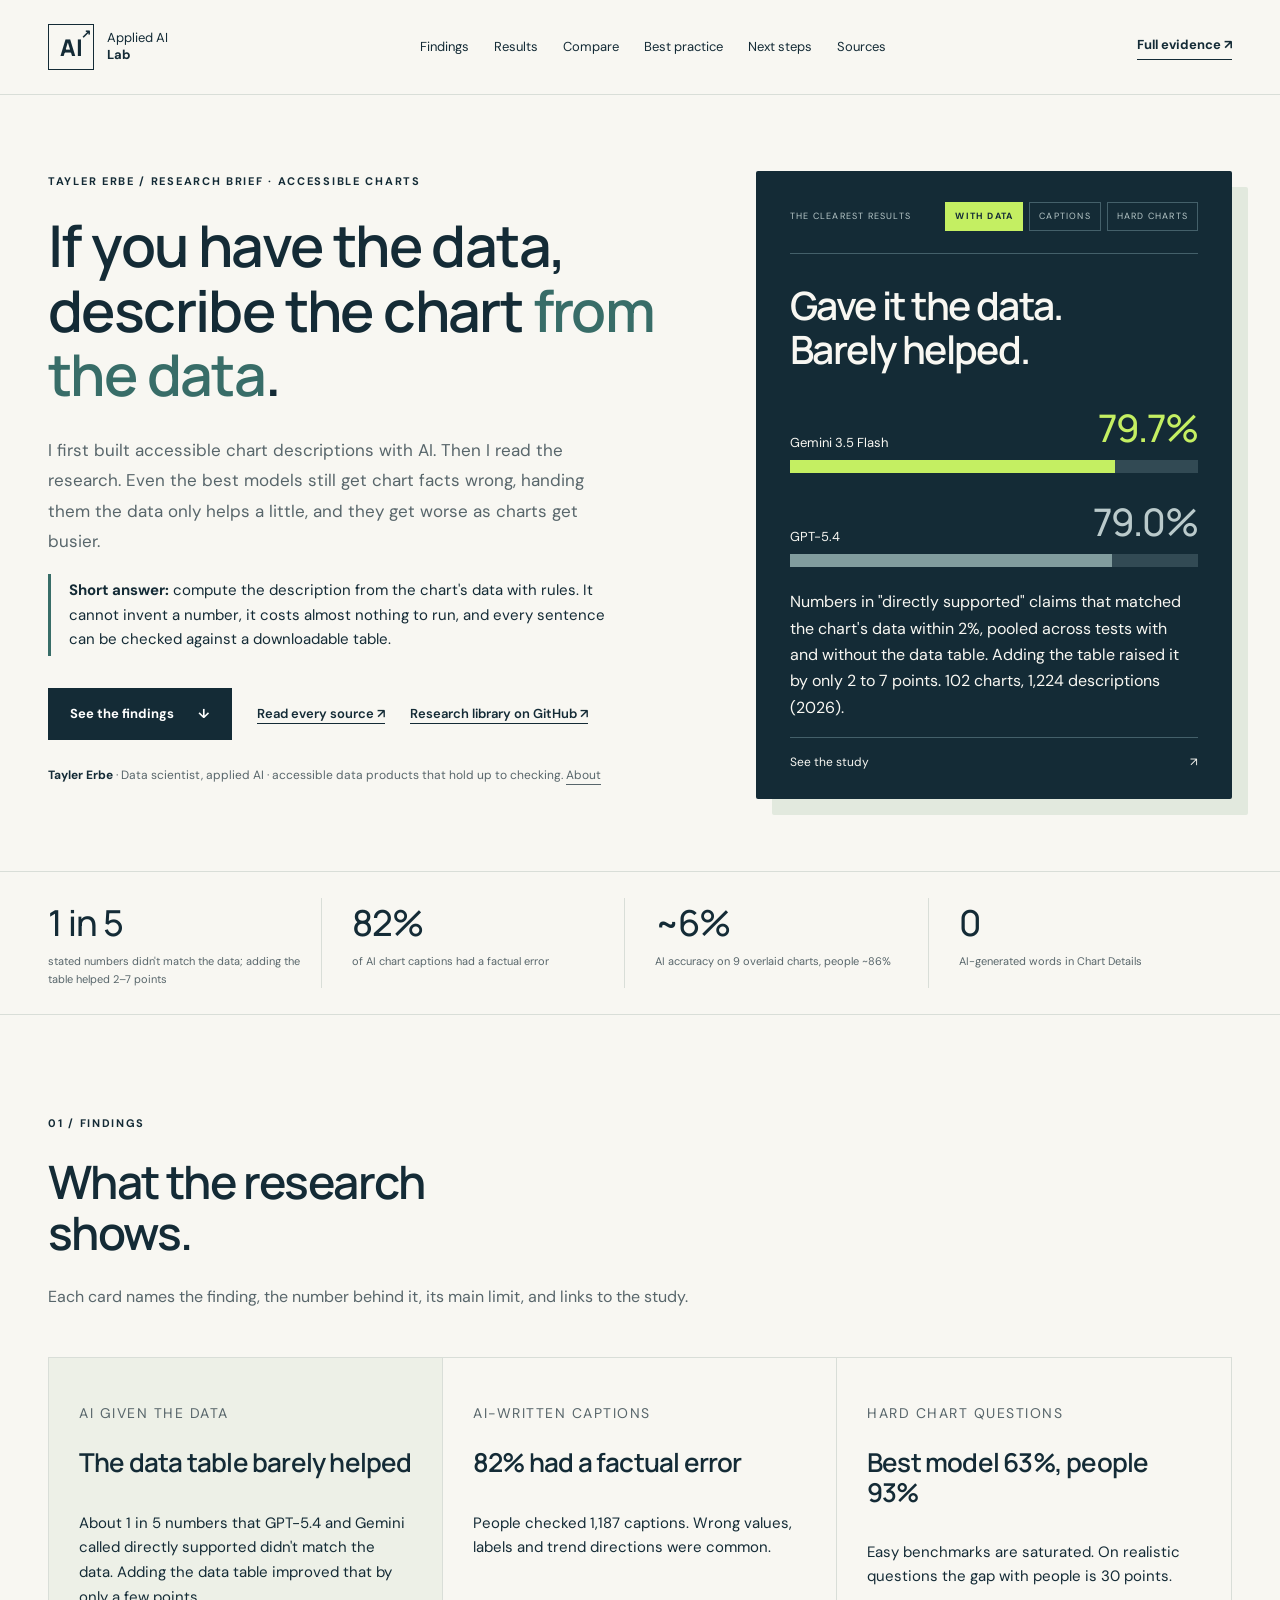
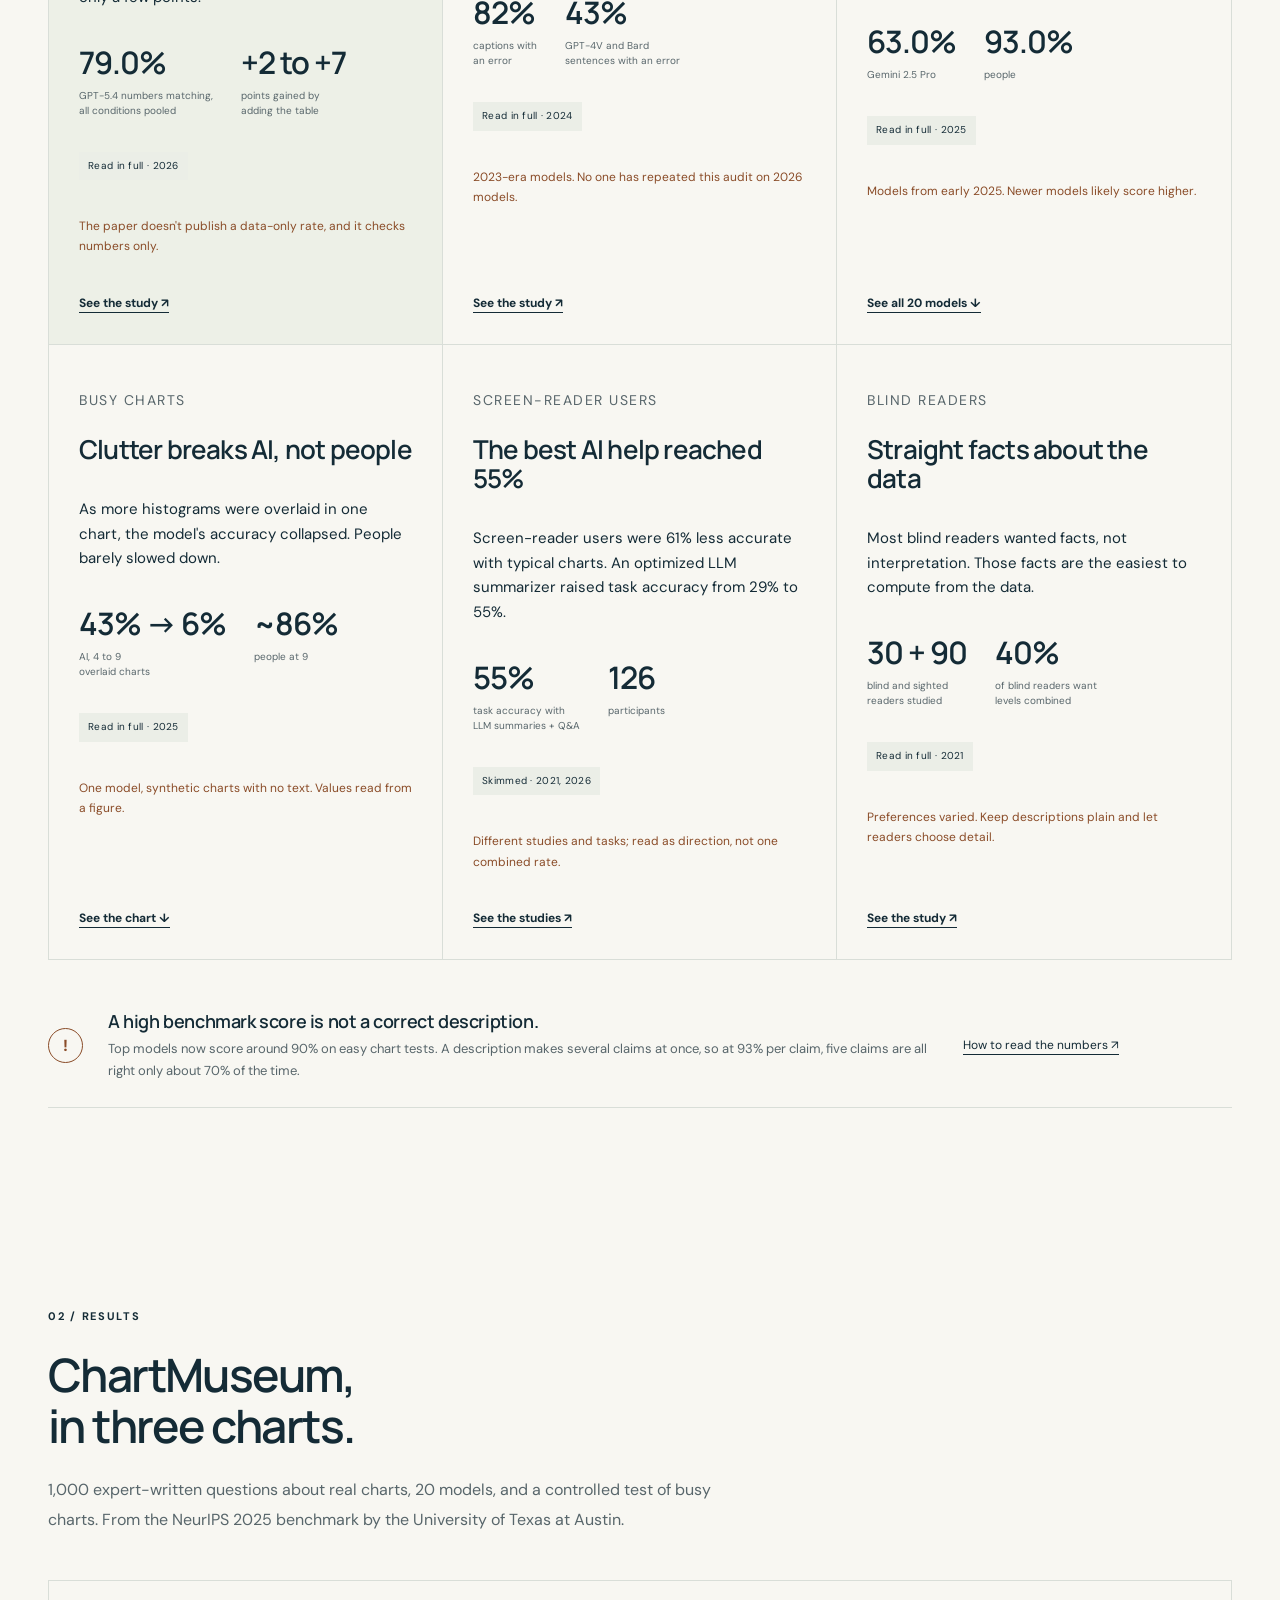
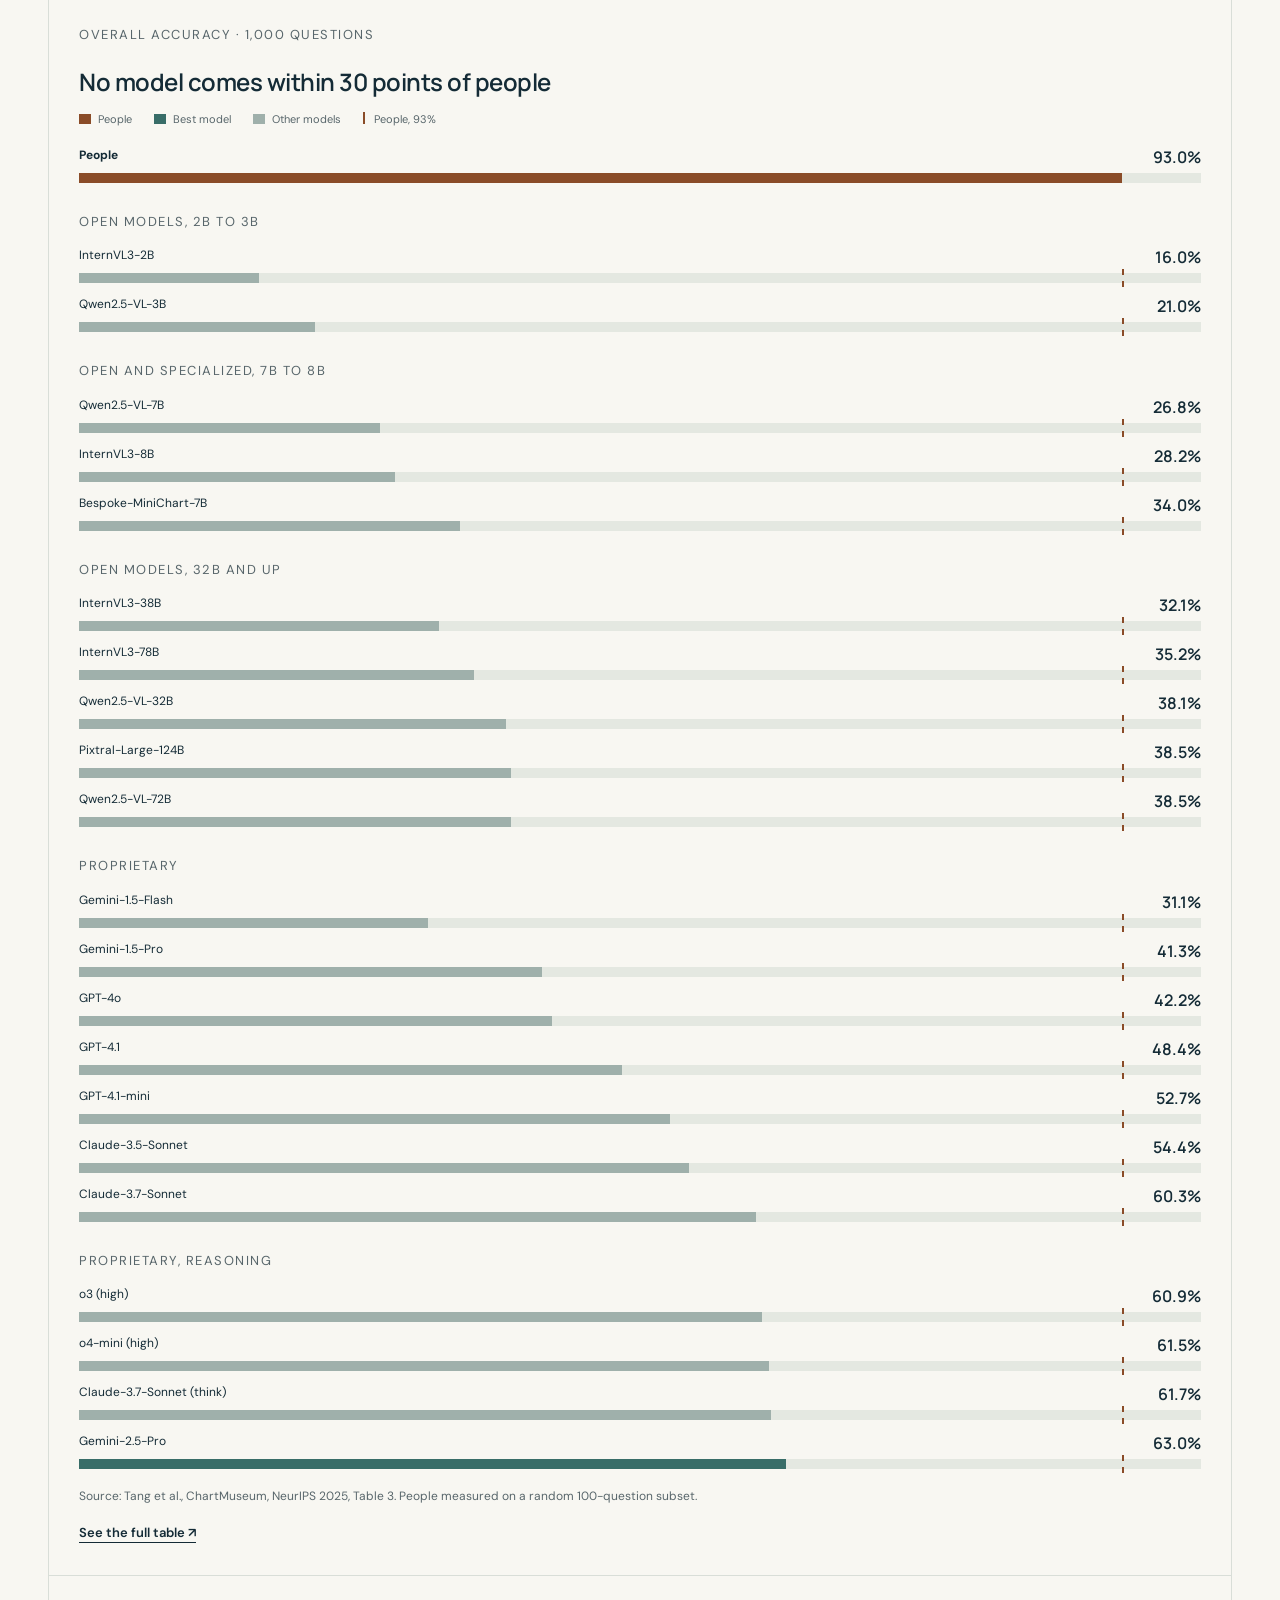
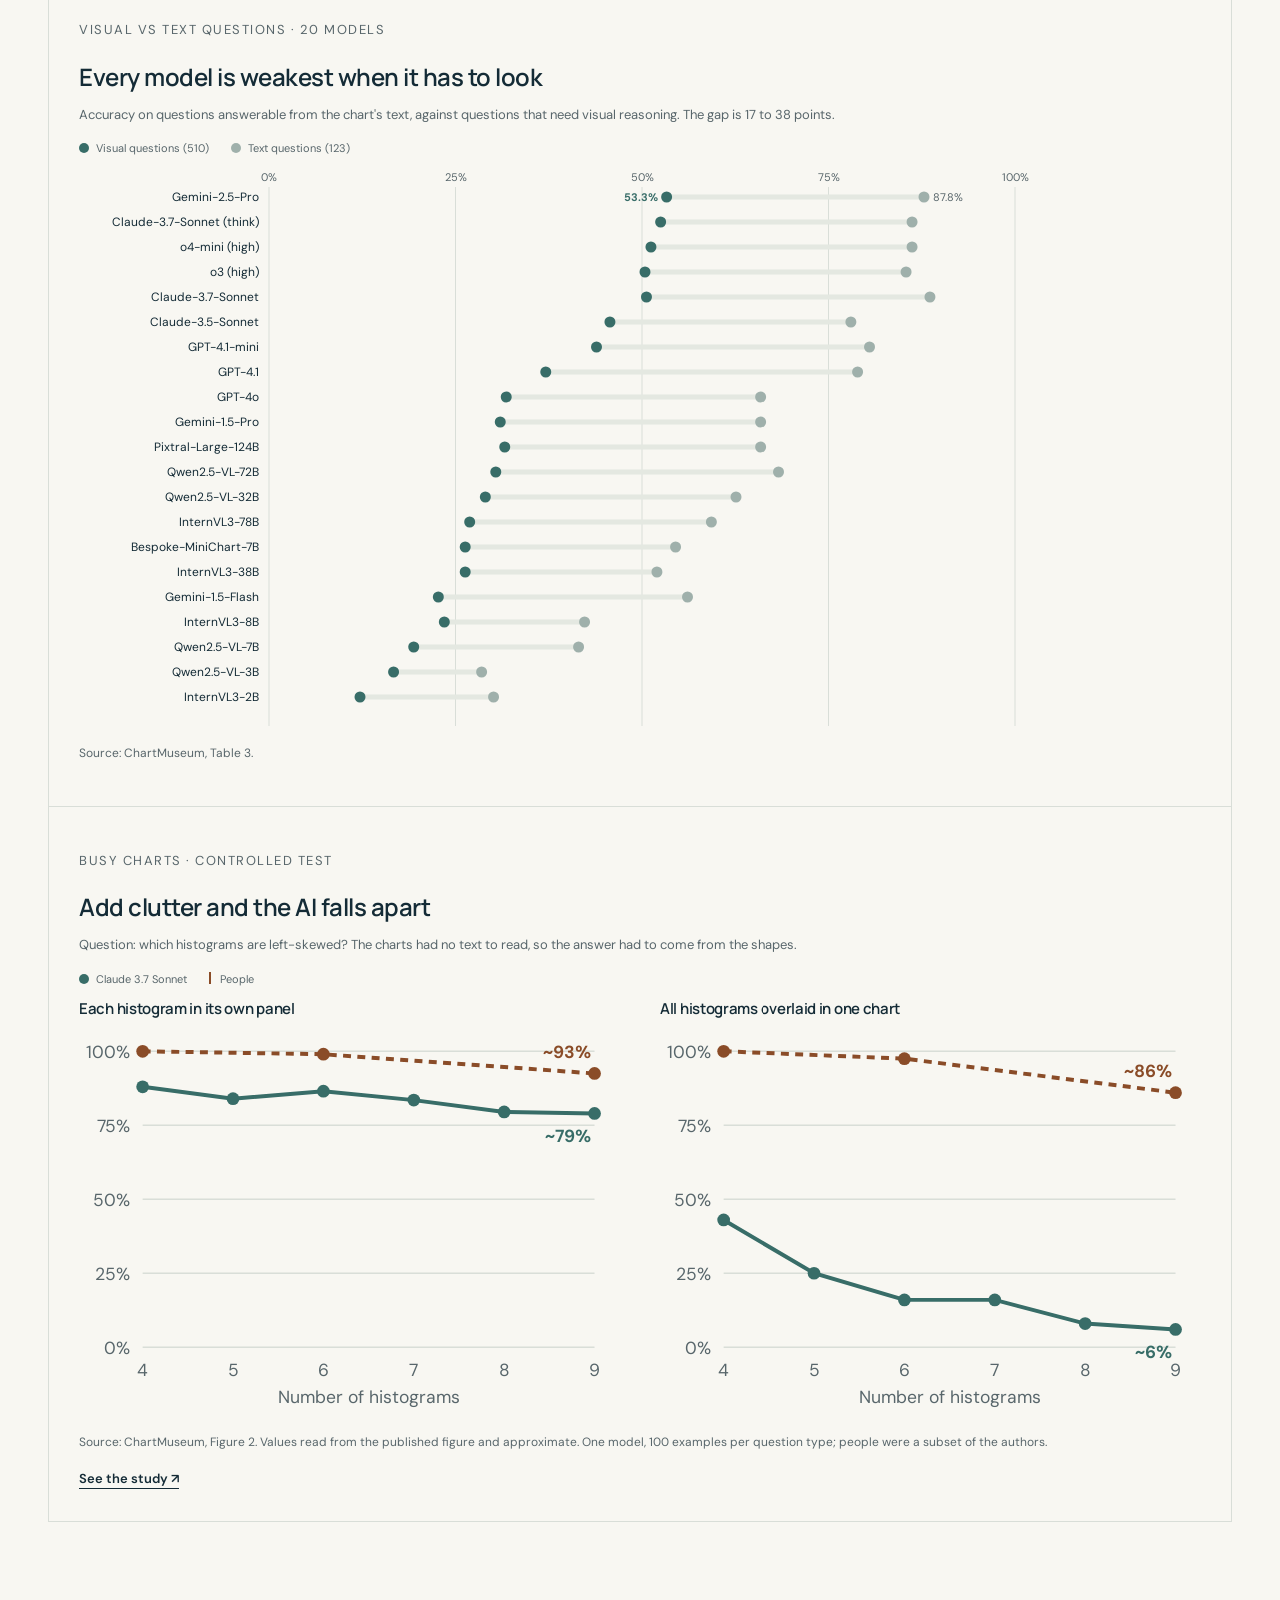
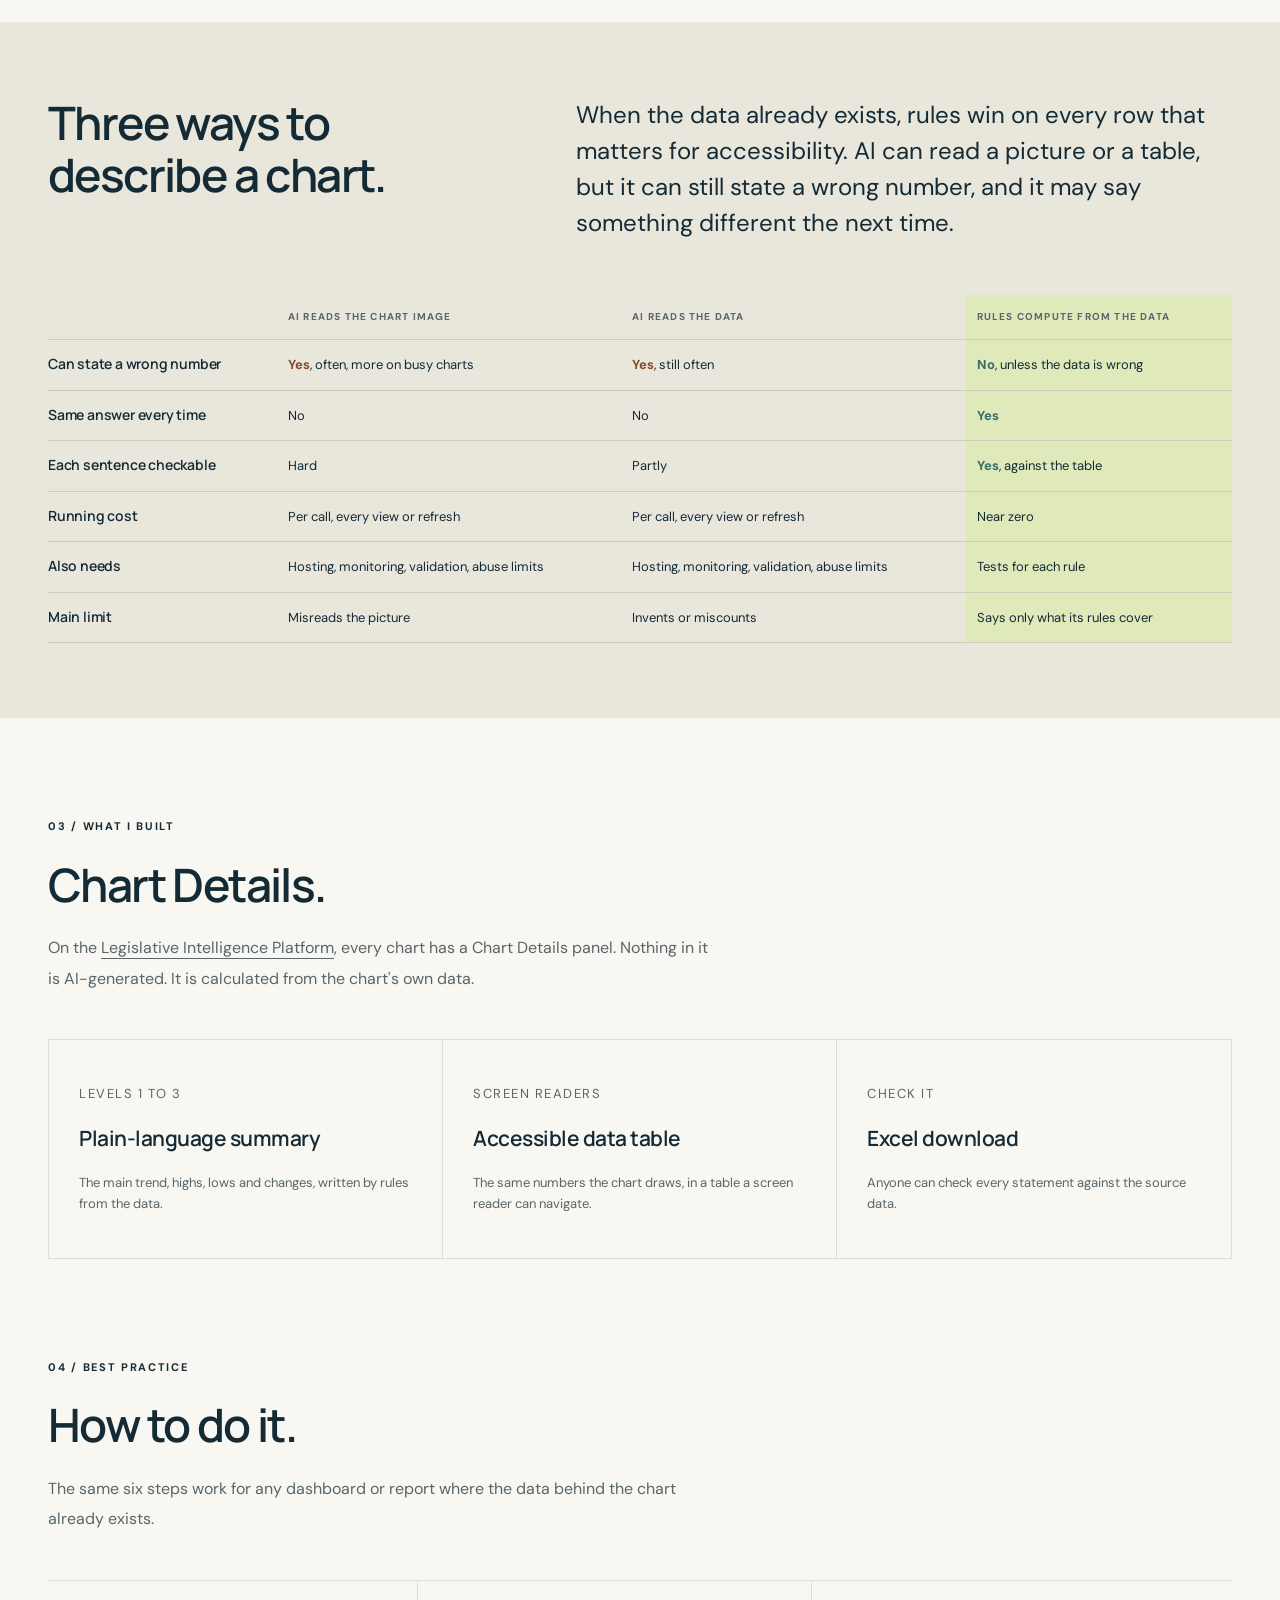
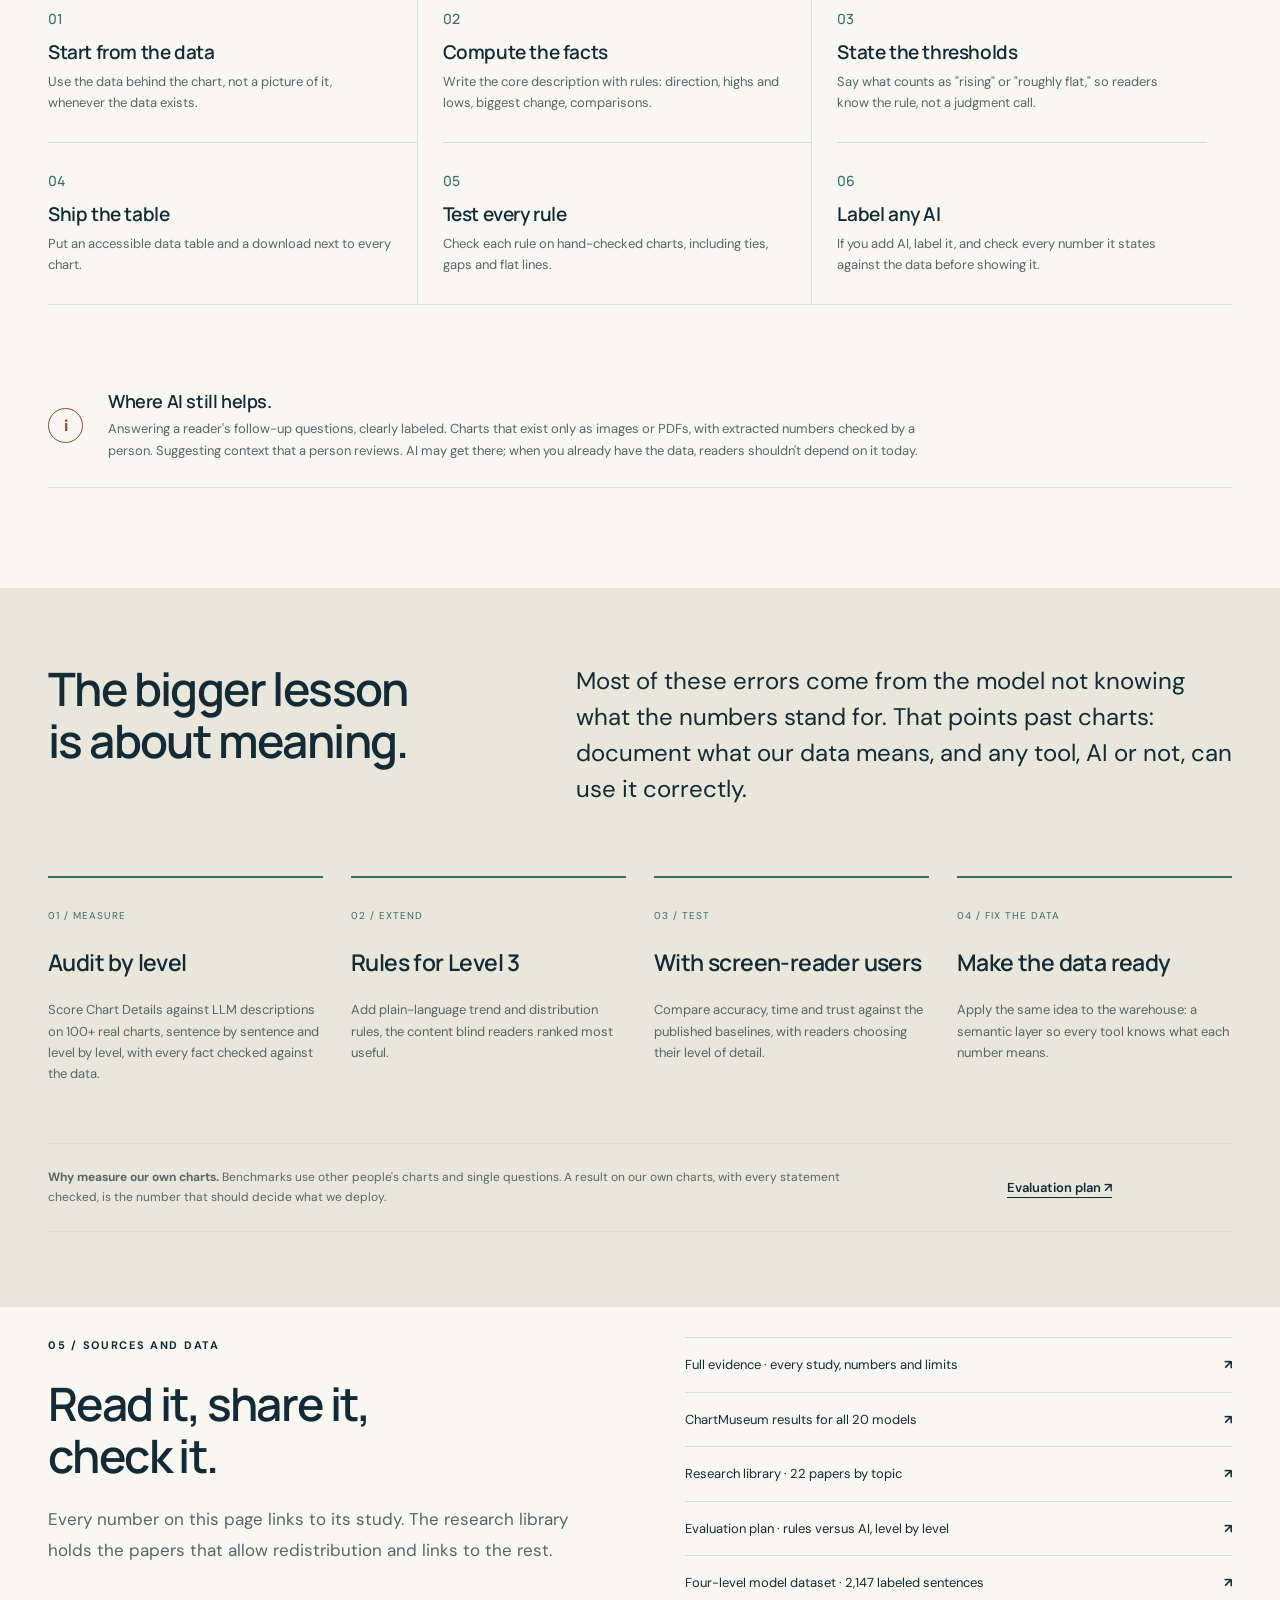
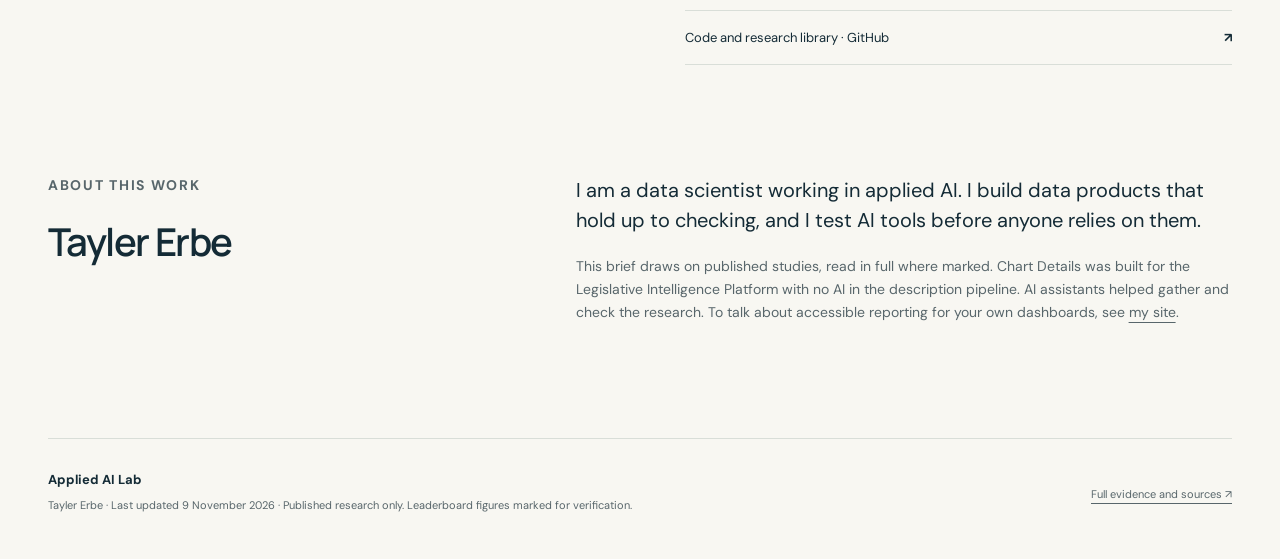
==== commit d50b2b4a: "Rename the Lab: Document Intelligence Lab is now Applied AI Lab The Lab covers AI engineering, model" ====
--- a/brief/index.html
+++ b/brief/index.html
@@ -1,13 +1,13 @@
 <!doctype html>
 <html lang="en"><head><meta charset="utf-8"><meta name="viewport" content="width=device-width,initial-scale=1"><meta name="theme-color" content="#142b36">
-<meta name="description" content="Why accessible chart descriptions should be computed from the data, not generated by AI from a picture. A research brief by Tayler Erbe, Document Intelligence Lab.">
-<title>Charts Without Guesswork · Document Intelligence Lab · Tayler Erbe</title>
-<meta property="og:type" content="website"><meta property="og:title" content="If you have the data, describe the chart from the data."><meta property="og:description" content="What the research says about AI chart descriptions, and why rule-based descriptions computed from the data are the accessible default. By Tayler Erbe."><meta name="author" content="Tayler Erbe">
+<meta name="description" content="Why accessible chart descriptions should be computed from the data, not generated by AI from a picture. A research brief by Tayler Erbe, Applied AI Lab.">
+<title>Charts Without Guesswork · Applied AI Lab · Tayler Erbe</title>
+<meta property="og:type" content="website"><meta property="og:title" content="If you have the data, describe the chart from the data."><meta property="og:description" content="What the research says about AI chart descriptions, and why rule-based descriptions computed from the data are the accessible default. By Tayler Erbe."><meta property="og:url" content="https://tayler-erbe.github.io/semantic-visualizations-for-access/brief/"><meta property="og:image" content="https://tayler-erbe.github.io/semantic-visualizations-for-access/brief/assets/og-image.png"><meta property="og:image:width" content="1200"><meta property="og:image:height" content="628"><meta property="og:image:alt" content="Headline: If you have the data, describe the chart from the data, beside a results panel showing AI models matching chart numbers about 79% of the time."><meta name="twitter:card" content="summary_large_image"><meta name="author" content="Tayler Erbe">
 <link rel="icon" href="favicon.svg" type="image/svg+xml"><link rel="stylesheet" href="styles.css"><link rel="stylesheet" href="site.css"><link rel="stylesheet" href="brief.css"><script src="brief.js" defer></script></head>
 <body>
 <a href="#main" class="skip">Skip to content</a>
 <header class="site-header">
-<a href="index.html" class="brand" aria-label="Document Intelligence Lab home"><span class="brand-mark">DI<span>↗</span></span><span>Document<br><strong>Intelligence Lab</strong></span></a>
+<a href="index.html" class="brand" aria-label="Applied AI Lab home"><span class="brand-mark">AI<span>↗</span></span><span>Applied AI<br><strong>Lab</strong></span></a>
 <nav aria-label="Main navigation"><a href="#findings">Findings</a><a href="#results">Results</a><a href="#compare">Compare</a><a href="#practice">Best practice</a><a href="#next">Next steps</a><a href="#resources">Sources</a></nav>
 <a class="repo-link" href="evidence.html">Full evidence <span aria-hidden="true">↗</span></a>
 </header>
@@ -268,7 +268,7 @@
 </section>
 </main>
 <footer class="wrap">
-<div><strong>Document Intelligence Lab</strong><p>Tayler Erbe · Last updated 9 November 2026 · Published research only. Leaderboard figures marked for verification.</p></div>
+<div><strong>Applied AI Lab</strong><p>Tayler Erbe · Last updated 9 November 2026 · Published research only. Leaderboard figures marked for verification.</p></div>
 <a href="evidence.html">Full evidence and sources ↗</a>
 </footer>
 </body>
--- a/brief/brief.css
+++ b/brief/brief.css
@@ -0,0 +1,74 @@
+/* Additions for the accessible-charts brief. Built on styles.css and site.css from the Applied AI Lab; same tokens, fonts and spacing. */
+.site-header{top:env(safe-area-inset-top,0px)}
+
+/* Results: full-width cards in the results-band frame */
+.results-band.one{grid-template-columns:1fr}
+.results-band.one>article{border-right:0;border-bottom:1px solid var(--line)}
+.results-band.one>article:last-child{border-bottom:0}
+.results-band.one h3{font-size:24px;margin-bottom:8px}
+.chart-legend{display:flex;gap:22px;flex-wrap:wrap;font-size:11px;color:var(--muted);margin:14px 0 6px}
+.chart-legend i{display:inline-block;width:12px;height:10px;margin-right:7px;vertical-align:-1px}
+.chart-legend i.dot{width:10px;height:10px;border-radius:50%}
+.chart-legend i.dash{width:0;height:12px;border-left:2px dashed var(--amber);margin-right:9px}
+.group-label{font-size:10px;letter-spacing:1.5px;color:var(--muted);text-transform:uppercase;margin:16px 0 2px}
+.mini-bars.wide>div{grid-template-columns:minmax(0,1fr) auto}
+.mini-bars>div.human span{font-weight:700;color:var(--ink)}
+.mini-bars>div.human i{background:linear-gradient(to right,var(--amber) var(--bar),#e4e8e1 var(--bar))}
+.svg-chart{min-width:0;margin:10px 0}
+.svg-chart svg{display:block;max-width:100%;height:auto}
+.pair-charts{display:grid;grid-template-columns:1fr 1fr;gap:40px;margin:10px 0}
+.pair-charts h4{font:600 15px var(--display);letter-spacing:-.3px;margin:0 0 6px}
+.chart-note{font-size:12px!important;color:var(--muted)}
+
+/* Compare table on the beige band */
+.compare-wrap{overflow-x:auto;margin-top:30px}
+.compare{width:100%;border-collapse:collapse;font-size:13px;min-width:640px}
+.compare th,.compare td{text-align:left;padding:14px 12px;border-bottom:1px solid #cfcab9;vertical-align:top}
+.compare thead th{font-size:10px;letter-spacing:1.2px;text-transform:uppercase;font-weight:700;color:var(--muted)}
+.compare tbody th{font:600 14px var(--display);letter-spacing:-.2px}
+.compare th:first-child,.compare td:first-child{padding-left:0}
+.compare .rules{background:rgba(196,239,98,.28)}
+.compare .no{color:var(--amber);font-weight:700}
+.compare .yes{color:var(--teal);font-weight:700}
+
+/* Evidence page */
+.study{border-top:1px solid var(--line);padding-block:56px;display:grid;gap:20px;scroll-margin-top:110px}
+.study h2{font-size:clamp(26px,2.6vw,36px);letter-spacing:-1px;margin:0;max-width:900px}
+.study .takeaway{border-left:3px solid var(--teal);padding:4px 0 4px 18px;font-size:16px;max-width:760px;margin:0}
+.facts{display:grid;grid-template-columns:150px minmax(0,1fr);border:1px solid var(--line);background:var(--white);margin:0}
+.facts dt,.facts dd{padding:13px 16px;border-bottom:1px solid var(--line);margin:0;font-size:14px}
+.facts dt{font-size:10px;letter-spacing:1.4px;text-transform:uppercase;color:var(--muted);font-weight:700;padding-top:16px}
+.facts dt:last-of-type,.facts dd:last-of-type{border-bottom:0}
+.study .caution{max-width:820px;margin:0}
+.study-src{display:flex;gap:14px;flex-wrap:wrap;align-items:center;font-size:12px;color:var(--muted);margin:0}
+.study-src .method-label{margin:0}
+.study-src .method-label.check{background:#f3e7dc;color:var(--amber)}
+.study ul{max-width:820px;margin:0;padding-left:20px;font-size:15px}
+.study li{margin:6px 0}
+.formula{font:600 18px var(--display);background:var(--white);border:1px solid var(--line);padding:16px 18px;overflow-x:auto;margin:0}
+.light-table{width:100%;border-collapse:collapse;font-size:13px;min-width:620px;background:var(--white)}
+.light-table th,.light-table td{text-align:left;padding:11px 12px;border-bottom:1px solid var(--line)}
+.light-table thead th{font-size:10px;letter-spacing:1.1px;text-transform:uppercase;color:var(--muted);font-weight:700;white-space:nowrap}
+.light-table td.n,.light-table th.n{text-align:right;font-variant-numeric:tabular-nums}
+.light-table tr.group td{background:#edf0e7;font-size:10px;letter-spacing:1.2px;text-transform:uppercase;color:var(--muted);font-weight:700}
+.light-table tr.best td{font-weight:700}
+.light-table tr.human td{background:var(--ink);color:var(--paper);font-weight:700}
+.light-table tr:last-child td{border-bottom:0}
+.table-frame{overflow-x:auto;border:1px solid var(--line)}
+.toc-grid{display:grid;grid-template-columns:repeat(3,1fr);border:1px solid var(--line)}
+.toc-grid a{padding:16px 18px;border-right:1px solid var(--line);border-bottom:1px solid var(--line);text-decoration:none;font-size:13px;display:grid;gap:3px}
+.toc-grid a span{font-size:10px;letter-spacing:1.4px;color:var(--teal)}
+.toc-grid a:hover{background:#edf0e7}
+.toc-grid a:nth-child(3n){border-right:0}
+.toc-grid a:nth-last-child(-n+3){border-bottom:0}
+
+@media(max-width:800px){
+  .pair-charts{grid-template-columns:1fr}
+  .facts{grid-template-columns:1fr}
+  .facts dt{border-bottom:0;padding-bottom:0}
+  .toc-grid{grid-template-columns:1fr 1fr}
+  .toc-grid a:nth-child(3n){border-right:1px solid var(--line)}
+  .toc-grid a:nth-child(2n){border-right:0}
+  .toc-grid a:nth-last-child(-n+3){border-bottom:1px solid var(--line)}
+  .toc-grid a:last-child{border-bottom:0}
+}
